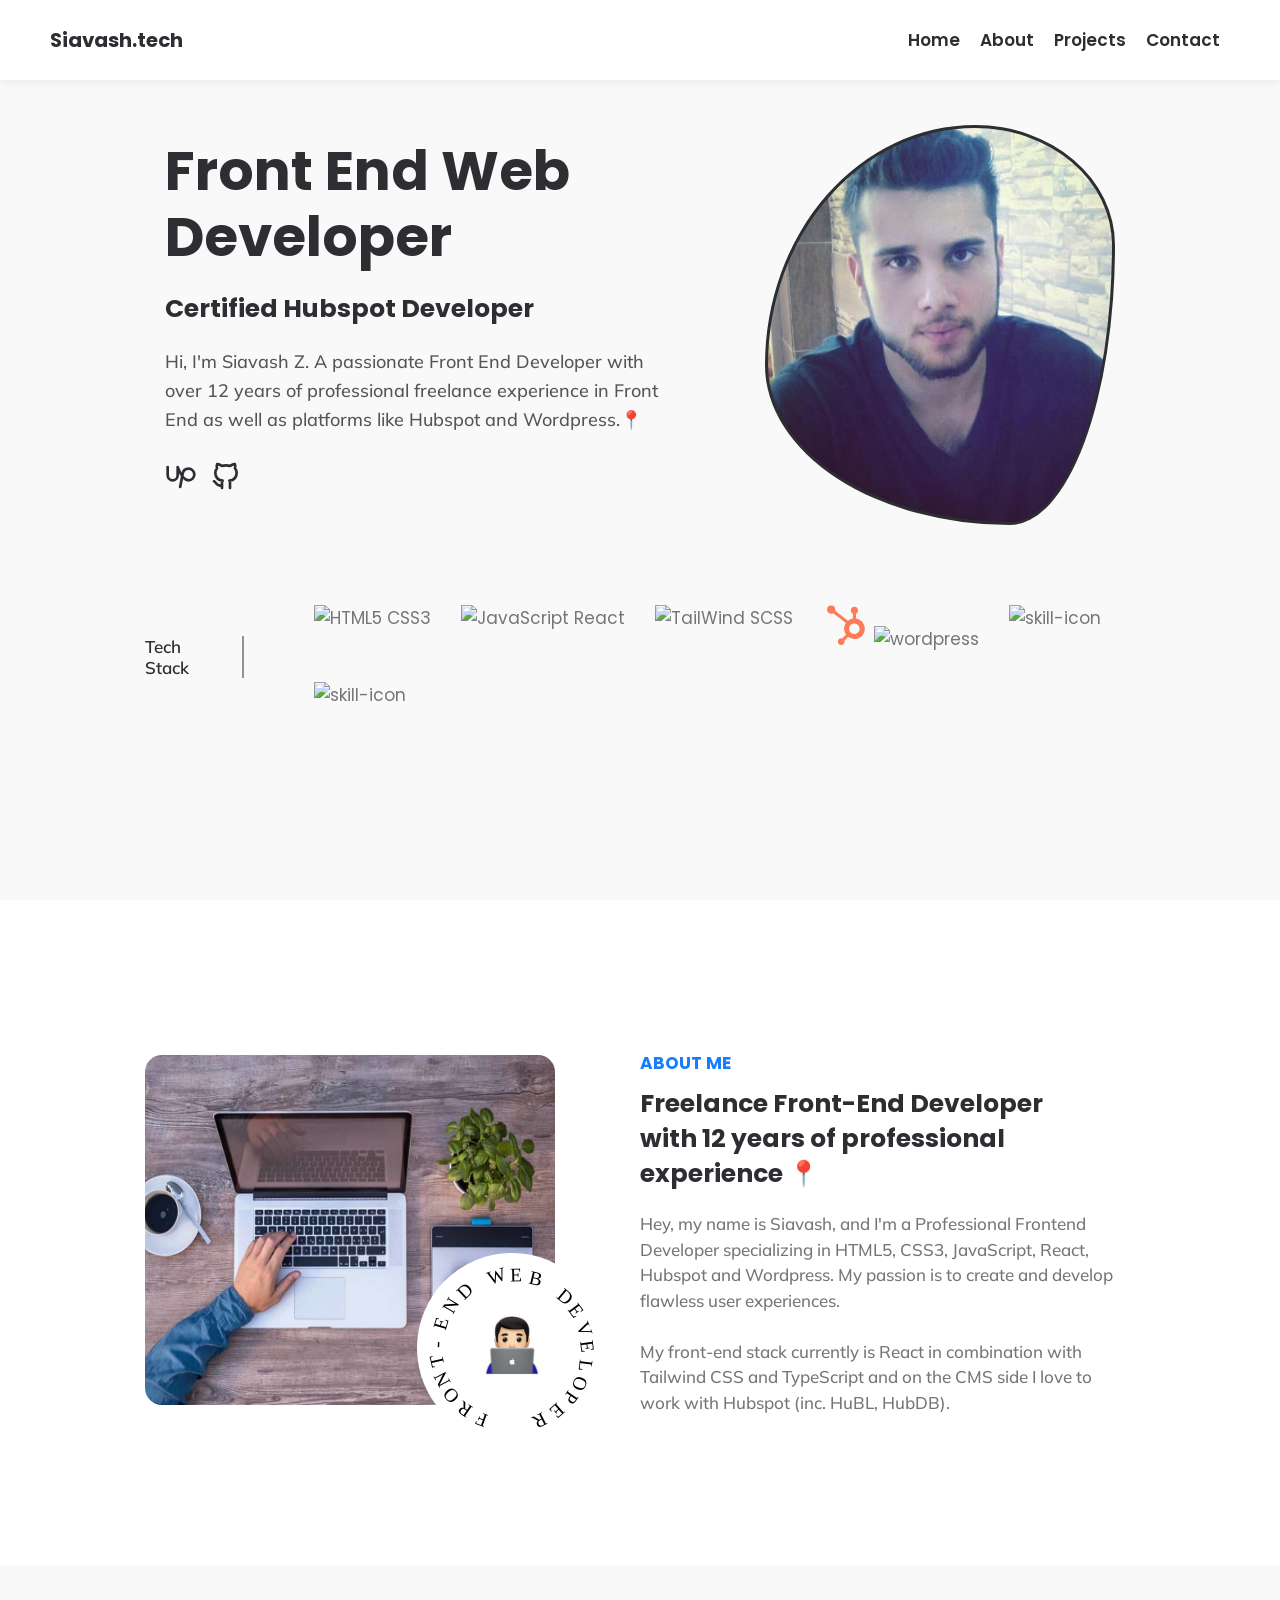
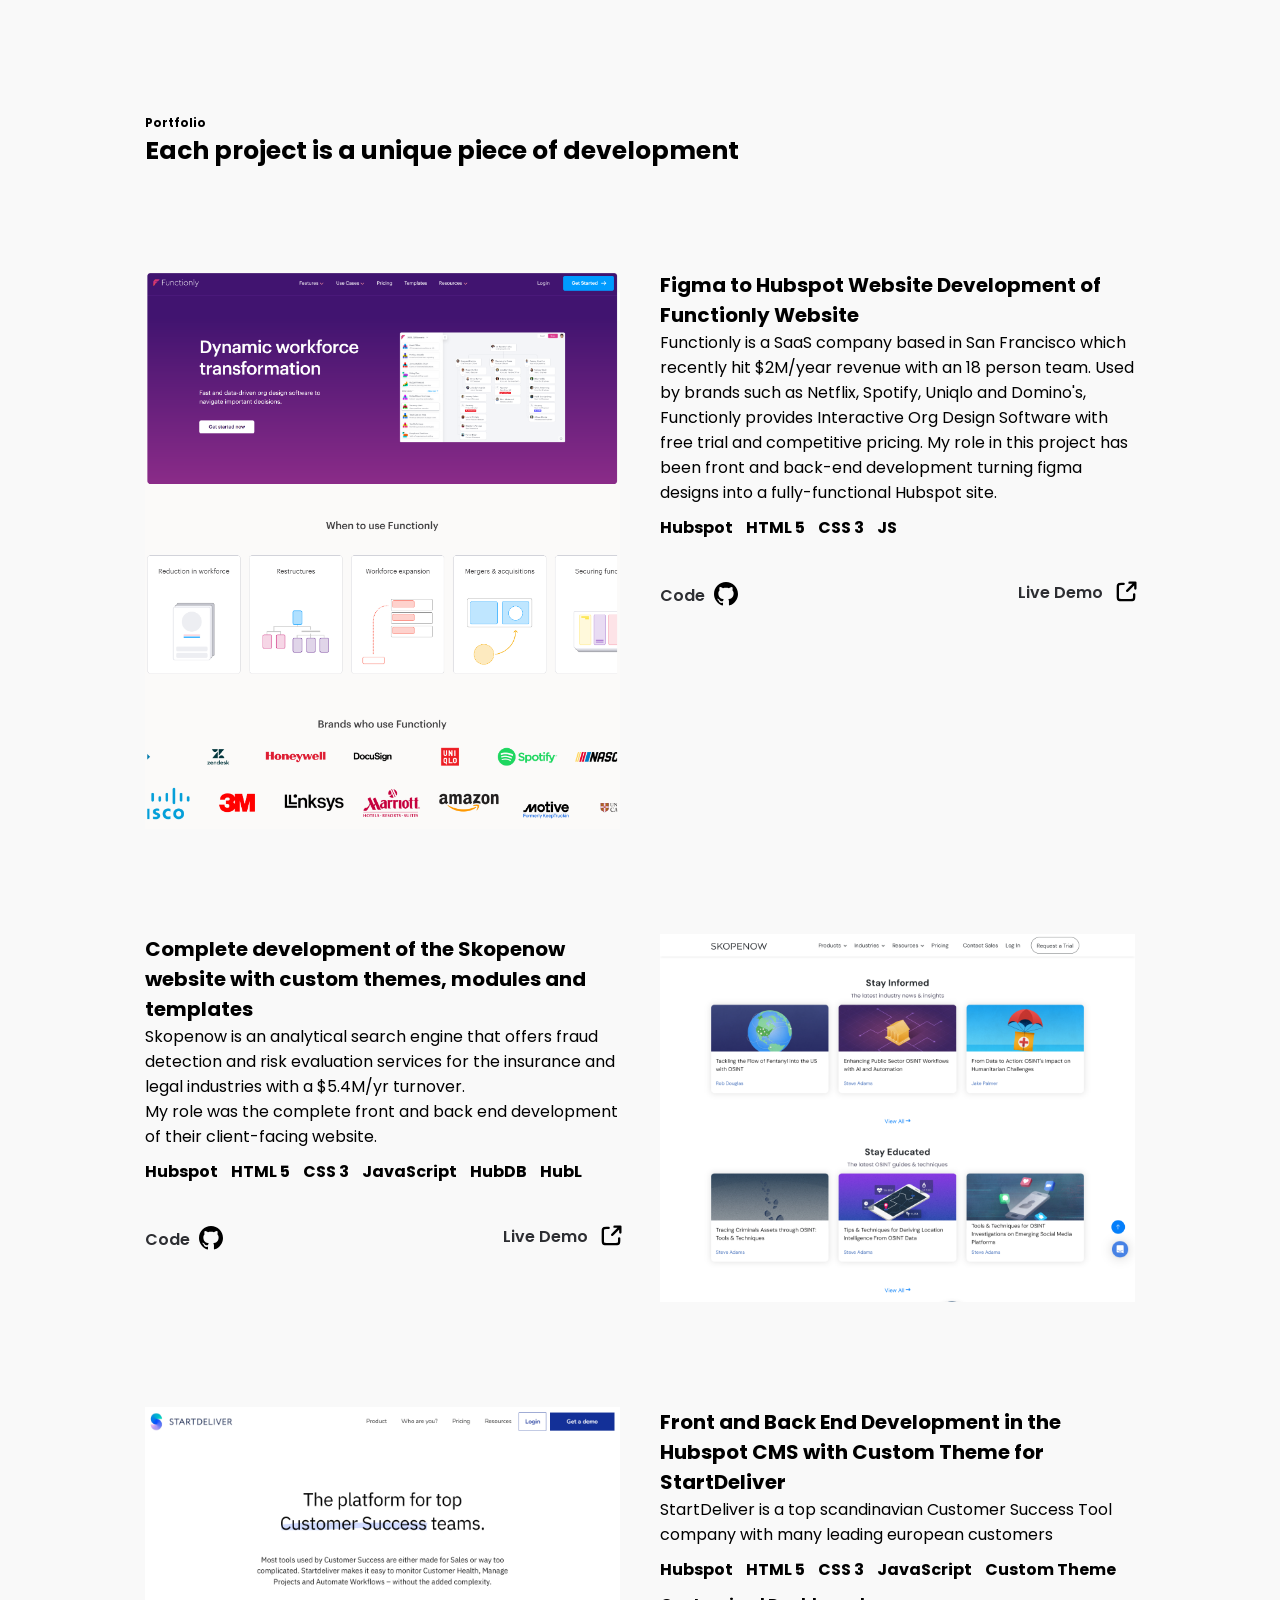
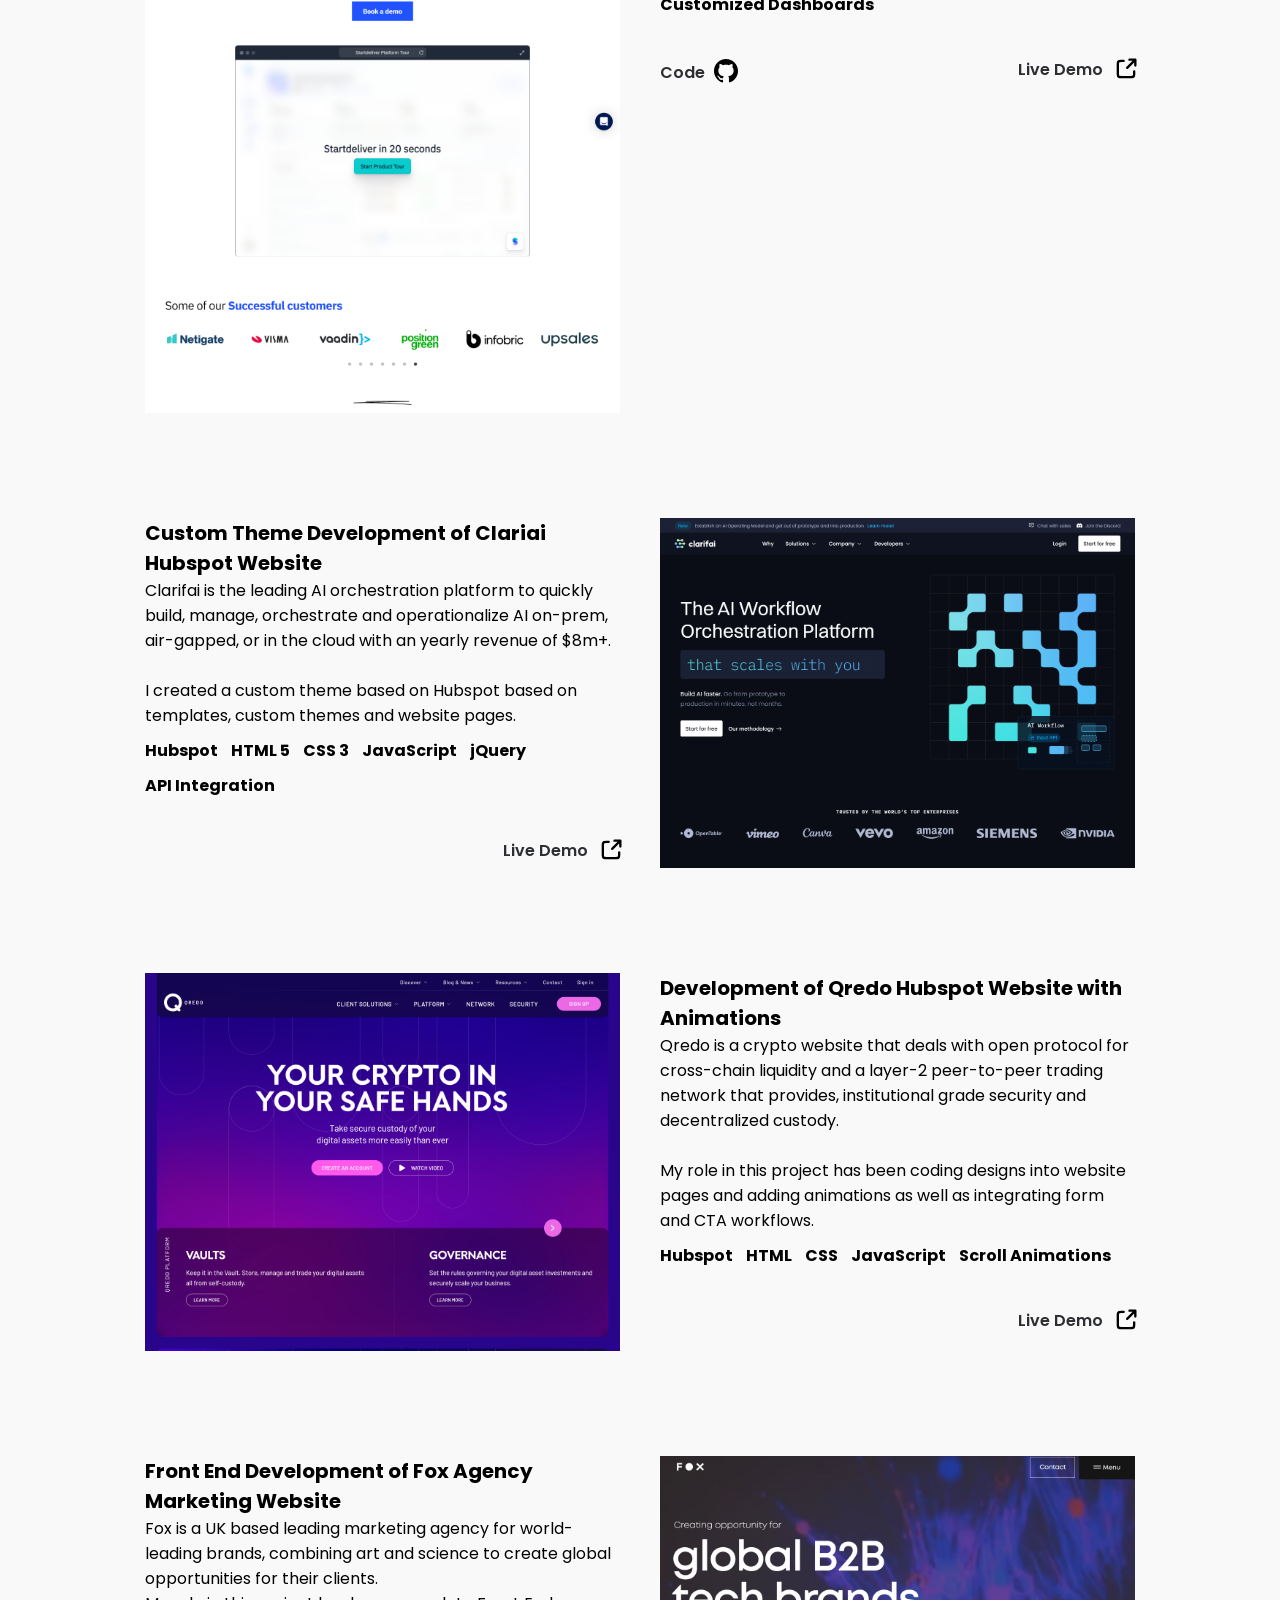
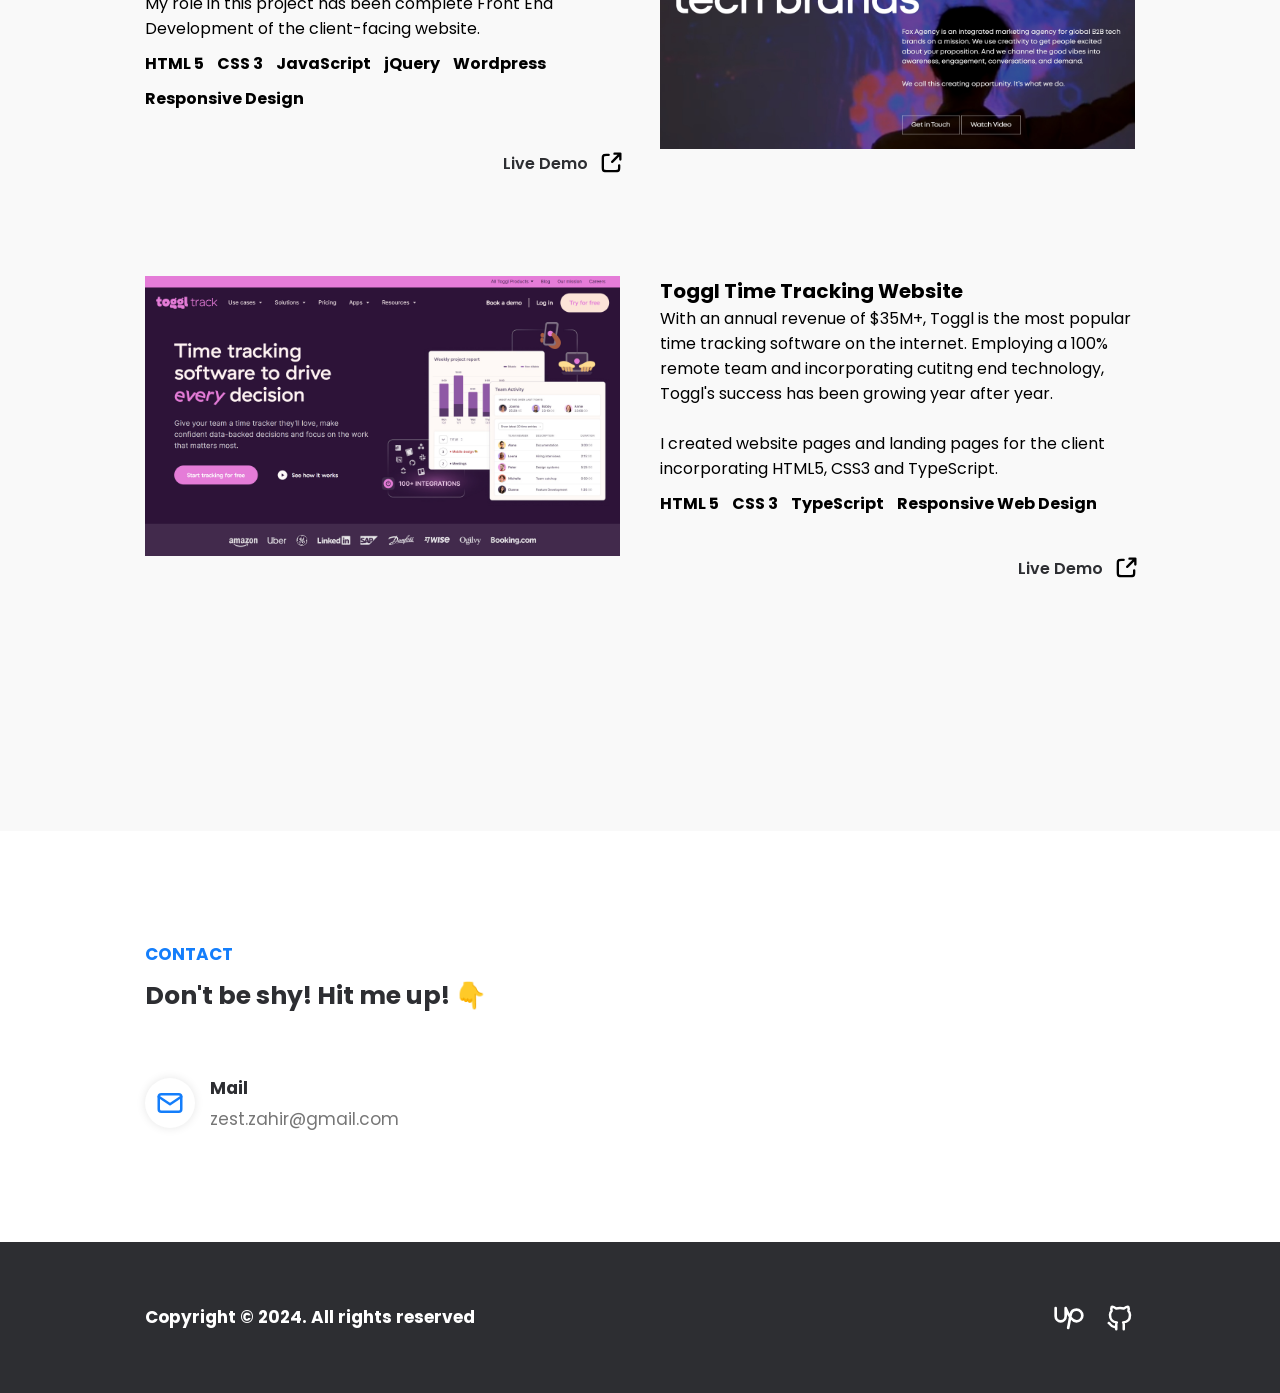
==== index.html @ 8c2bd463 "Uploading Portfolio Files" ====
<!DOCTYPE html>
<html lang="en">
<head>
    <meta charset="UTF-8">
    <meta name="viewport" content="width=device-width, initial-scale=1.0">
    <link rel="icon" href="img/developer-icon.png">
    <meta name="description" content="Welcome to my Front End developer and Hubspot Certified portfolio! Explore a collection of my projects and web applications showcasing my expertise in building dynamic and interactive user interfaces. With a passion for clean code and innovative solutions, I strive to create seamless user experiences that blend functionality with stunning designs.">
    <meta name="theme-color" content="#000000">
    <meta name="My personal portfolio." content="Front-end developer portfolio">
    <link rel="apple-touch-icon" href="img/developer-icon.png">
    <title>Siavash Z. Portfolio - Professional Front End Developer | Certified Hubspot Developer</title>
    <link rel="preconnect" href="https://fonts.googleapis.com">
    <link rel="preconnect" href="https://fonts.gstatic.com" crossorigin>
    <link href="https://fonts.googleapis.com/css2?family=Poppins:ital,wght@0,100;0,200;0,300;0,400;0,500;0,600;0,700;0,800;0,900;1,100;1,200;1,300;1,400;1,500;1,600;1,700;1,800;1,900&display=swap" rel="stylesheet">
    <link href="https://fonts.googleapis.com/css2?family=Mulish:ital,wght@0,200..1000;1,200..1000&display=swap" rel="stylesheet">
    <link rel="stylesheet" href="css/style.css">
</head>
<body>
    <header id="header">
        <div class="container-full">
            <nav>
                <h3 class="logo">Siavash.tech</h3>
                <ul class="navigation" role="navigation">
                    <li><a href="#home">Home</a></li>
                    <li><a href="#about">About</a></li>
                    <li><a href="#projects">Projects</a></li>
                    <li><a href="#contact">Contact</a></li>
                    <li>
                        <svg xmlns="http://www.w3.org/2000/svg" width="30" height="30" viewBox="0 0 24 24" fill="none" stroke="currentColor" stroke-width="2" stroke-linecap="round" stroke-linejoin="round" class="mobile-menu"><path d="M4 6l16 0"></path><path d="M4 12l16 0"></path><path d="M4 18l16 0"></path></svg>
                    </li>
                </ul>    
            </nav>

            <div class="mobile-nav closed-menu">
                <span><svg xmlns="http://www.w3.org/2000/svg" width="30" height="30" viewBox="0 0 24 24" fill="none" stroke="currentColor" stroke-width="2" stroke-linecap="round" stroke-linejoin="round" class="tabler-icon tabler-icon-x"><path d="M18 6l-12 12"></path><path d="M6 6l12 12"></path></svg></span>
                <ul>
                    <li><a href="#home">Home</a></li>
                    <li><a href="#about">About</a></li>
                    <li><a href="#projects">Projects</a></li>
                    <li><a href="#contact">Contact</a></li>
                </ul>
            </div>
        </div><!-- end container -->
    </header>

    <main id="main" role="main">
        <section id="home" class="hero">
            <div class="container">
                <div class="banner">
                   
                        <div class="hero-content">
                            <h1>Front End Web Developer</h1>
                            <h2>Certified Hubspot Developer</h2>
                            <p>
                                Hi, I'm Siavash Z. A passionate Front End Developer with over 12 years of professional freelance experience in Front End as well as 
                                platforms like Hubspot and Wordpress.📍
                            </p>
                            <span>
                                <a aria-label="upwork" rel="noreferrer" target="_blank" href="https://www.upwork.com/freelancers/siavash/">
                                    <?xml version="1.0" encoding="utf-8"?>
                                    <svg fill="none" height="34" viewBox="0 0 24 24" width="32" xmlns="http://www.w3.org/2000/svg"><path d="m2 4.5v6.25c0 2.0425 1.7075 3.75 3.75 3.75s3.75-1.7075 3.75-3.75v-6.25c1.25 3.125 3.5965 10 8.125 10 2.3829 0 4.375-1.9921 4.375-4.375 0-2.38292-1.9921-4.375-4.375-4.375-2.5337 0-4.0338 1.875-4.375 3.75-.3025 1.6625-1.875 10-1.875 10" stroke="currentColor" stroke-linecap="round" stroke-linejoin="round" stroke-width="2"/></svg>
                                </a>
                                <a aria-label="github" rel="noreferrer" target="_blank" href="https://github.com/cyavash/">
                                    <svg xmlns="http://www.w3.org/2000/svg" width="32" height="32" viewBox="0 0 24 24" fill="none" stroke="currentColor" stroke-width="2" stroke-linecap="round" stroke-linejoin="round" class="tabler-icon tabler-icon-brand-github"><path d="M9 19c-4.3 1.4 -4.3 -2.5 -6 -3m12 5v-3.5c0 -1 .1 -1.4 -.5 -2c2.8 -.3 5.5 -1.4 5.5 -6a4.6 4.6 0 0 0 -1.3 -3.2a4.2 4.2 0 0 0 -.1 -3.2s-1.1 -.3 -3.5 1.3a12.3 12.3 0 0 0 -6.2 0c-2.4 -1.6 -3.5 -1.3 -3.5 -1.3a4.2 4.2 0 0 0 -.1 3.2a4.6 4.6 0 0 0 -1.3 3.2c0 4.6 2.7 5.7 5.5 6c-.6 .6 -.6 1.2 -.5 2v3.5"></path>
                                    </svg>
                                </a>
                            </span>
                        </div>
                        <div class="hero-img"></div>
                    
                </div><!-- end banner -->

                <div class="skills">
                    <p>Tech Stack</p>
                    <div class="logos">
                        <ul>
                            <li><img src="https://skillicons.dev/icons?i=html,css" alt="HTML5 CSS3" title="HTML5 and CSS3"></li>
                            <li><img src="https://skillicons.dev/icons?i=js,react" alt="JavaScript React" title="JavaScript and React"></li>
                            <li><img src="https://skillicons.dev/icons?i=tailwind,scss" alt="TailWind SCSS" title="Tailwind and SCSS"></li>
                            <li class="logos-custom">
                                <img src="img/hubspot-1.svg" alt="Hubspot" title="Hubspot">
                                <img src="https://skillicons.dev/icons?i=wordpress" alt="wordpress" title="Wordpress">
                            </li>
                            <li><img src="https://skillicons.dev/icons?i=bootstrap,figma" alt="skill-icon" title="Bootstrap and Figma"></li>
                            <li><img src="https://skillicons.dev/icons?i=xd,ps" alt="skill-icon" title="Adobe XD and Photoshop"></li>    
                        </ul>
                    </div>
                </div><!-- end skills -->
            </div><!-- end container -->
        </section>

        <section class="about" id="about">
            <div class="container">
                <div class="about-content">
                    <div class="img-side"><img src="img/developer-emoji.png" alt="emoji" class="work-emoji">
                        <img src="img/developer-working-img.jpg" alt="developer working" class="img-side__main-img">
                        <span><img src="img/front-end-developer.svg" alt="text"></span>
                    </div>
                    <div class="text-side">
                        <h3>About me</h3>
                        <h4>Freelance Front-End Developer <br> with 12 years of professional experience 📍</h4>
                        <p>Hey, my name is Siavash, and I'm a Professional Frontend Developer specializing in HTML5, CSS3, JavaScript, React, Hubspot and Wordpress. 
                            My passion is to create and develop flawless user experiences.<br><br>
                            My front-end stack currently is React in combination with Tailwind CSS and TypeScript and on the CMS side I love to work with Hubspot (inc. HuBL, HubDB).</p>
                        </div>
                    </div>
                </div>
            </div><!-- end container -->    
        </section>

        <section id="projects" class="project">
            <div class="container">
                <div class="projects__title">
                    <h3>Portfolio</h3>    
                </div>
                <h2 class="new-projects">Each project is a unique piece of development</h2>
                <div class="portfolio-item">
                    <div class="portfolio-img">
                        <img src="img/portfolio1b.png" alt="Hubspot Development of Figma Design">
                    </div>
                    <div class="portfolio-content">
                        <h3>Figma to Hubspot Website Development of Functionly Website</h3>
                        <p>
                            Functionly is a SaaS company based in San Francisco which recently hit $2M/year revenue with an 18 person team. Used by brands such as Netflix, Spotify, Uniqlo and Domino's, Functionly
                            provides Interactive Org Design Software with free trial and competitive pricing.
                            My role in this project has been front and back-end development turning figma designs into a fully-functional Hubspot site.
                        </p>
                        <span><strong>Hubspot</strong> <strong>HTML 5</strong> <strong>CSS 3</strong> <strong>JS</strong></span>
                        <ul>
                            <li>
                            <a href="https://github.com/cyavash/functionly/" target="_blank">Code 
                                <svg
                                    xmlns="http://www.w3.org/2000/svg"
                                    width="24"
                                    height="24"
                                    fill="#000000"
                                    viewBox="0 0 24 24">
                                <path d="M12 0C5.37 0 0 5.37 0 12c0 5.3 3.438 9.8 8.205 11.385.6.11.82-.26.82-.58 0-.29-.01-1.04-.02-2.04-3.338.73-4.042-1.605-4.042-1.605-.546-1.385-1.335-1.752-1.335-1.752-1.09-.746.083-.73.083-.73 1.205.085 1.84 1.235 1.84 1.235 1.07 1.834 2.81 1.305 3.495.995.11-.775.42-1.304.76-1.605-2.665-.305-5.467-1.335-5.467-5.935 0-1.31.465-2.38 1.235-3.22-.125-.305-.535-1.52.115-3.17 0 0 1.005-.32 3.3 1.23.96-.265 1.98-.4 3-.4s2.040.135 3 .4c2.295-1.55 3.295-1.23 3.295-1.23.655 1.65.246 2.865.12 3.17.77.84 1.23 1.91 1.23 3.22 0 4.61-2.805 5.625-5.475 5.93.43.37.805 1.095.805 2.21 0 1.595-.015 2.88-.015 3.275 0 .32.215.695.825.58C20.565 21.795 24 17.295 24 12 24 5.37 18.63 0 12 0z"/>
                                </svg>
                              </a>
                            </li>
                            <li>
                                <a href="https://www.functionly.com/" rel="noreferrer" target="_blank">Live Demo 
                                <?xml version="1.0" encoding="utf-8"?>
                                <svg width="28px" height="28px" viewBox="0 0 24 24" fill="none" xmlns="http://www.w3.org/2000/svg">
                                    <g id="Interface / External_Link">
                                    <path id="Vector" d="M10.0002 5H8.2002C7.08009 5 6.51962 5 6.0918 5.21799C5.71547 5.40973 5.40973 5.71547 5.21799 6.0918C5 6.51962 5 7.08009 5 8.2002V15.8002C5 16.9203 5 17.4801 5.21799 17.9079C5.40973 18.2842 5.71547 18.5905 6.0918 18.7822C6.5192 19 7.07899 19 8.19691 19H15.8031C16.921 19 17.48 19 17.9074 18.7822C18.2837 18.5905 18.5905 18.2839 18.7822 17.9076C19 17.4802 19 16.921 19 15.8031V14M20 9V4M20 4H15M20 4L13 11" stroke="#000000" stroke-width="2" stroke-linecap="round" stroke-linejoin="round"/>
                                    </g>
                                </svg>    
                            </a>
                        </li>
                        </ul>
                    </div>
                </div><!-- end portfolio-item -->

                <div class="portfolio-item reverse">
                    <div class="portfolio-img">
                        <img src="img/portfolio2b.png" alt="Hubspot Development">
                    </div>
                    <div class="portfolio-content">
                        <h3>Complete development of the Skopenow website with custom themes, modules and templates</h3>
                        <p>
                            Skopenow is an analytical search engine that offers fraud detection and risk evaluation services for the insurance and legal industries with a $5.4M/yr turnover. <br>
                            My role was the complete front and back end development of their client-facing website.
                        </p>
                        <span><strong>Hubspot</strong> <strong>HTML 5</strong> <strong>CSS 3</strong> <strong>JavaScript</strong> <strong>HubDB</strong> <strong>HubL</strong></span>
                        <ul>
                            <li>
                            <a href="https://github.com/cyavash/skopenow/" target="_blank">Code 
                                <svg
                                    xmlns="http://www.w3.org/2000/svg"
                                    width="24"
                                    height="24"
                                    fill="#000000"
                                    viewBox="0 0 24 24">
                                <path d="M12 0C5.37 0 0 5.37 0 12c0 5.3 3.438 9.8 8.205 11.385.6.11.82-.26.82-.58 0-.29-.01-1.04-.02-2.04-3.338.73-4.042-1.605-4.042-1.605-.546-1.385-1.335-1.752-1.335-1.752-1.09-.746.083-.73.083-.73 1.205.085 1.84 1.235 1.84 1.235 1.07 1.834 2.81 1.305 3.495.995.11-.775.42-1.304.76-1.605-2.665-.305-5.467-1.335-5.467-5.935 0-1.31.465-2.38 1.235-3.22-.125-.305-.535-1.52.115-3.17 0 0 1.005-.32 3.3 1.23.96-.265 1.98-.4 3-.4s2.040.135 3 .4c2.295-1.55 3.295-1.23 3.295-1.23.655 1.65.246 2.865.12 3.17.77.84 1.23 1.91 1.23 3.22 0 4.61-2.805 5.625-5.475 5.93.43.37.805 1.095.805 2.21 0 1.595-.015 2.88-.015 3.275 0 .32.215.695.825.58C20.565 21.795 24 17.295 24 12 24 5.37 18.63 0 12 0z"/>
                                </svg>
                              </a>
                            </li>
                            <li>
                                <a href="https://www.skopenow.com/" rel="noreferrer" target="_blank">Live Demo 
                                <?xml version="1.0" encoding="utf-8"?>
                                <svg width="28px" height="28px" viewBox="0 0 24 24" fill="none" xmlns="http://www.w3.org/2000/svg">
                                    <g id="Interface / External_Link">
                                    <path id="Vector" d="M10.0002 5H8.2002C7.08009 5 6.51962 5 6.0918 5.21799C5.71547 5.40973 5.40973 5.71547 5.21799 6.0918C5 6.51962 5 7.08009 5 8.2002V15.8002C5 16.9203 5 17.4801 5.21799 17.9079C5.40973 18.2842 5.71547 18.5905 6.0918 18.7822C6.5192 19 7.07899 19 8.19691 19H15.8031C16.921 19 17.48 19 17.9074 18.7822C18.2837 18.5905 18.5905 18.2839 18.7822 17.9076C19 17.4802 19 16.921 19 15.8031V14M20 9V4M20 4H15M20 4L13 11" stroke="#000000" stroke-width="2" stroke-linecap="round" stroke-linejoin="round"/>
                                    </g>
                                </svg>    
                            </a>
                        </li>
                        </ul>
                    </div>
                </div><!-- end portfolio-item -->

                <div class="portfolio-item">
                    <div class="portfolio-img">
                        <img src="img/portfolio3b.png" alt="Hubspot Development">
                    </div>
                    <div class="portfolio-content">
                        <h3>Front and Back End Development in the Hubspot CMS with Custom Theme for StartDeliver</h3>
                        <p>
                            StartDeliver is a top scandinavian Customer Success Tool company with many leading european customers
                        </p>
                        <span><strong>Hubspot</strong> <strong>HTML 5</strong> <strong>CSS 3</strong> <strong>JavaScript</strong> <strong>Custom Theme</strong> <strong>Customized Dashboards</strong></span>
                        <ul>
                            <li>
                            <a href="https://github.com/cyavash/startdeliver/" target="_blank">Code 
                                <svg
                                    xmlns="http://www.w3.org/2000/svg"
                                    width="24"
                                    height="24"
                                    fill="#000000"
                                    viewBox="0 0 24 24">
                                <path d="M12 0C5.37 0 0 5.37 0 12c0 5.3 3.438 9.8 8.205 11.385.6.11.82-.26.82-.58 0-.29-.01-1.04-.02-2.04-3.338.73-4.042-1.605-4.042-1.605-.546-1.385-1.335-1.752-1.335-1.752-1.09-.746.083-.73.083-.73 1.205.085 1.84 1.235 1.84 1.235 1.07 1.834 2.81 1.305 3.495.995.11-.775.42-1.304.76-1.605-2.665-.305-5.467-1.335-5.467-5.935 0-1.31.465-2.38 1.235-3.22-.125-.305-.535-1.52.115-3.17 0 0 1.005-.32 3.3 1.23.96-.265 1.98-.4 3-.4s2.040.135 3 .4c2.295-1.55 3.295-1.23 3.295-1.23.655 1.65.246 2.865.12 3.17.77.84 1.23 1.91 1.23 3.22 0 4.61-2.805 5.625-5.475 5.93.43.37.805 1.095.805 2.21 0 1.595-.015 2.88-.015 3.275 0 .32.215.695.825.58C20.565 21.795 24 17.295 24 12 24 5.37 18.63 0 12 0z"/>
                                </svg>
                              </a>
                            </li>
                            <li>
                                <a href="https://www.startdeliver.com/" rel="noreferrer" target="_blank">Live Demo 
                                <?xml version="1.0" encoding="utf-8"?>
                                <svg width="28px" height="28px" viewBox="0 0 24 24" fill="none" xmlns="http://www.w3.org/2000/svg">
                                    <g id="Interface / External_Link">
                                    <path id="Vector" d="M10.0002 5H8.2002C7.08009 5 6.51962 5 6.0918 5.21799C5.71547 5.40973 5.40973 5.71547 5.21799 6.0918C5 6.51962 5 7.08009 5 8.2002V15.8002C5 16.9203 5 17.4801 5.21799 17.9079C5.40973 18.2842 5.71547 18.5905 6.0918 18.7822C6.5192 19 7.07899 19 8.19691 19H15.8031C16.921 19 17.48 19 17.9074 18.7822C18.2837 18.5905 18.5905 18.2839 18.7822 17.9076C19 17.4802 19 16.921 19 15.8031V14M20 9V4M20 4H15M20 4L13 11" stroke="#000000" stroke-width="2" stroke-linecap="round" stroke-linejoin="round"/>
                                    </g>
                                </svg>    
                            </a>
                        </li>
                        </ul>
                    </div>
                </div><!-- end portfolio-item -->

                <div class="portfolio-item reverse">
                    <div class="portfolio-img">
                        <img src="img/portfolio5b.jpg" alt="Clarifai Hubspot Wesbite Development">
                    </div>
                    <div class="portfolio-content">
                        <h3>Custom Theme Development of Clariai Hubspot Website</h3>
                        <p>
                            Clarifai is the leading AI orchestration platform to quickly build, manage, orchestrate and operationalize AI on-prem, air-gapped, or in the cloud with an yearly revenue of $8m+. <br>
                          <br>  I created a custom theme based on Hubspot based on templates, custom themes and website pages. 
                        </p>
                        <span><strong>Hubspot</strong> <strong>HTML 5</strong> <strong>CSS 3</strong> <strong>JavaScript</strong> <strong>jQuery</strong> <strong>API Integration</strong></span>
                        <ul>
                            <li>
                            <a target="_blank">&nbsp;
                              </a>
                            </li>
                            <li>
                                <a href="https://www.clarifai.com/" rel="noreferrer" target="_blank">Live Demo 
                                <?xml version="1.0" encoding="utf-8"?>
                                <svg width="28px" height="28px" viewBox="0 0 24 24" fill="none" xmlns="http://www.w3.org/2000/svg">
                                    <g id="Interface / External_Link">
                                    <path id="Vector" d="M10.0002 5H8.2002C7.08009 5 6.51962 5 6.0918 5.21799C5.71547 5.40973 5.40973 5.71547 5.21799 6.0918C5 6.51962 5 7.08009 5 8.2002V15.8002C5 16.9203 5 17.4801 5.21799 17.9079C5.40973 18.2842 5.71547 18.5905 6.0918 18.7822C6.5192 19 7.07899 19 8.19691 19H15.8031C16.921 19 17.48 19 17.9074 18.7822C18.2837 18.5905 18.5905 18.2839 18.7822 17.9076C19 17.4802 19 16.921 19 15.8031V14M20 9V4M20 4H15M20 4L13 11" stroke="#000000" stroke-width="2" stroke-linecap="round" stroke-linejoin="round"/>
                                    </g>
                                </svg>    
                            </a>
                        </li>
                        </ul>
                    </div>
                </div><!-- end portfolio-item -->

                <div class="portfolio-item">
                    <div class="portfolio-img">
                        <img src="img/portfolio7b.jpg" alt="Qredo Hubspot Website">
                    </div>
                    <div class="portfolio-content">
                        <h3>Development of Qredo Hubspot Website with Animations</h3>
                        <p>
                            Qredo is a crypto website that deals with open protocol for cross-chain liquidity and a layer-2 peer-to-peer trading network that provides, institutional grade security and decentralized custody.<br>
                         <br>   My role in this project has been coding designs into website pages and adding animations as well as integrating form and CTA workflows.
                        </p>
                        <span><strong>Hubspot</strong> <strong>HTML</strong> <strong>CSS</strong> <strong>JavaScript</strong> <strong>Scroll Animations</strong></span>
                        <ul>
                            <li>
                            <a target="_blank">&nbsp;
                              </a>
                            </li>
                            <li>
                                <a href="https://www.qredo.com/" rel="noreferrer" target="_blank">Live Demo 
                                <?xml version="1.0" encoding="utf-8"?>
                                <svg width="28px" height="28px" viewBox="0 0 24 24" fill="none" xmlns="http://www.w3.org/2000/svg">
                                    <g id="Interface / External_Link">
                                    <path id="Vector" d="M10.0002 5H8.2002C7.08009 5 6.51962 5 6.0918 5.21799C5.71547 5.40973 5.40973 5.71547 5.21799 6.0918C5 6.51962 5 7.08009 5 8.2002V15.8002C5 16.9203 5 17.4801 5.21799 17.9079C5.40973 18.2842 5.71547 18.5905 6.0918 18.7822C6.5192 19 7.07899 19 8.19691 19H15.8031C16.921 19 17.48 19 17.9074 18.7822C18.2837 18.5905 18.5905 18.2839 18.7822 17.9076C19 17.4802 19 16.921 19 15.8031V14M20 9V4M20 4H15M20 4L13 11" stroke="#000000" stroke-width="2" stroke-linecap="round" stroke-linejoin="round"/>
                                    </g>
                                </svg>    
                            </a>
                        </li>
                        </ul>
                    </div>
                </div><!-- end portfolio-item -->

                <div class="portfolio-item reverse">
                    <div class="portfolio-img">
                        <img src="img/portfolio6b.jpg" alt="Front End Development of Fox Agency">
                    </div>
                    <div class="portfolio-content">
                        <h3>Front End Development of Fox Agency Marketing Website</h3>
                        <p>
                            Fox is a UK based leading marketing agency for world-leading brands, combining art and science to create global opportunities for their clients. 
                            <br>
                            My role in this project has been complete Front End Development of the client-facing website.
                        </p>
                        <span><strong>HTML 5</strong> <strong>CSS 3</strong> <strong>JavaScript</strong> <strong>jQuery</strong> <strong>Wordpress</strong> <strong>Responsive Design</strong></span>
                        <ul>
                            <li>
                            <a target="_blank">&nbsp;
                                
                              </a>
                            </li>
                            <li>
                                <a href="https://www.fox.agency/" rel="noreferrer" target="_blank">Live Demo 
                                <?xml version="1.0" encoding="utf-8"?>
                                <svg width="28px" height="28px" viewBox="0 0 24 24" fill="none" xmlns="http://www.w3.org/2000/svg">
                                    <g id="Interface / External_Link">
                                    <path id="Vector" d="M10.0002 5H8.2002C7.08009 5 6.51962 5 6.0918 5.21799C5.71547 5.40973 5.40973 5.71547 5.21799 6.0918C5 6.51962 5 7.08009 5 8.2002V15.8002C5 16.9203 5 17.4801 5.21799 17.9079C5.40973 18.2842 5.71547 18.5905 6.0918 18.7822C6.5192 19 7.07899 19 8.19691 19H15.8031C16.921 19 17.48 19 17.9074 18.7822C18.2837 18.5905 18.5905 18.2839 18.7822 17.9076C19 17.4802 19 16.921 19 15.8031V14M20 9V4M20 4H15M20 4L13 11" stroke="#000000" stroke-width="2" stroke-linecap="round" stroke-linejoin="round"/>
                                    </g>
                                </svg>    
                            </a>
                        </li>
                        </ul>
                    </div>
                </div><!-- end portfolio-item -->

                <div class="portfolio-item">
                    <div class="portfolio-img">
                        <img src="img/portfolio8b.jpg" alt="Front End Development of Toggl Website">
                    </div>
                    <div class="portfolio-content">
                        <h3>Toggl Time Tracking Website</h3>
                        <p>
                            With an annual revenue of $35M+, Toggl is the most popular time tracking software on the internet. Employing a 100% remote team and incorporating cutitng end technology, Toggl's success has been growing year after year. 
                            <br><br>
                            I created website pages and landing pages for the client incorporating HTML5, CSS3 and TypeScript.
                        </p>
                        <span><strong>HTML 5</strong> <strong>CSS 3</strong> <strong>TypeScript</strong> <strong>Responsive Web Design</strong></span>
                        <ul>
                            <li>
                            <a target="_blank">&nbsp;
                              </a>
                            </li>
                            <li>
                                <a href="https://www.toggl.com/" rel="noreferrer" target="_blank">Live Demo 
                                <?xml version="1.0" encoding="utf-8"?>
                                <svg width="28px" height="28px" viewBox="0 0 24 24" fill="none" xmlns="http://www.w3.org/2000/svg">
                                    <g id="Interface / External_Link">
                                    <path id="Vector" d="M10.0002 5H8.2002C7.08009 5 6.51962 5 6.0918 5.21799C5.71547 5.40973 5.40973 5.71547 5.21799 6.0918C5 6.51962 5 7.08009 5 8.2002V15.8002C5 16.9203 5 17.4801 5.21799 17.9079C5.40973 18.2842 5.71547 18.5905 6.0918 18.7822C6.5192 19 7.07899 19 8.19691 19H15.8031C16.921 19 17.48 19 17.9074 18.7822C18.2837 18.5905 18.5905 18.2839 18.7822 17.9076C19 17.4802 19 16.921 19 15.8031V14M20 9V4M20 4H15M20 4L13 11" stroke="#000000" stroke-width="2" stroke-linecap="round" stroke-linejoin="round"/>
                                    </g>
                                </svg>    
                            </a>
                        </li>
                        </ul>
                    </div>
                </div><!-- end portfolio-item -->
            </div><!-- end container -->
        </section>

        <section id="contact" class="contact">
            <div class="container">
                <div class="contact__content">
                    <div class="contact__title">
                        <p>contact</p>
                        <h3>Don't be shy! Hit me up! 👇</h3>
                    </div>
                    <div class="contact__icons">
                       
                        <div class="contact__icon-box">
                            <span><svg xmlns="http://www.w3.org/2000/svg" width="30" height="30" viewBox="0 0 24 24" fill="none" stroke="currentColor" stroke-width="2" stroke-linecap="round" stroke-linejoin="round" class="tabler-icon tabler-icon-mail"><path d="M3 7a2 2 0 0 1 2 -2h14a2 2 0 0 1 2 2v10a2 2 0 0 1 -2 2h-14a2 2 0 0 1 -2 -2v-10z"></path><path d="M3 7l9 6l9 -6"></path></svg></span>
                            <div class="contact__info">
                                <h3>Mail</h3>
                                <a href="mailto:zest.zahir@gmail.com">zest.zahir@gmail.com</a>
                            </div>
                        </div>
                    </div>
                </div>
            </div>
        </section>
    </main>

    <footer id="footer">
        <div class="container">
            <div class="footerc">
                <h3>Copyright © 2024. All rights reserved</h3>
                <div class="footerc__socials">
                    <a aria-label="upwork" rel="noreferrer" target="_blank" href="https://www.upwork.com/freelancers/siavash/">
                        <svg fill="none" height="32" viewBox="0 0 24 24" width="32" xmlns="http://www.w3.org/2000/svg"><path d="m2 4.5v6.25c0 2.0425 1.7075 3.75 3.75 3.75s3.75-1.7075 3.75-3.75v-6.25c1.25 3.125 3.5965 10 8.125 10 2.3829 0 4.375-1.9921 4.375-4.375 0-2.38292-1.9921-4.375-4.375-4.375-2.5337 0-4.0338 1.875-4.375 3.75-.3025 1.6625-1.875 10-1.875 10" stroke="currentColor" stroke-linecap="round" stroke-linejoin="round" stroke-width="2"/></svg>
                    </a>
                    <a aria-label="github" target="_blank" rel="noreferrer" href="https://github.com/cyavash/">
                        <svg xmlns="http://www.w3.org/2000/svg" width="30" height="30" viewBox="0 0 24 24" fill="none" stroke="currentColor" stroke-width="2" stroke-linecap="round" stroke-linejoin="round" class="tabler-icon tabler-icon-brand-github"><path d="M9 19c-4.3 1.4 -4.3 -2.5 -6 -3m12 5v-3.5c0 -1 .1 -1.4 -.5 -2c2.8 -.3 5.5 -1.4 5.5 -6a4.6 4.6 0 0 0 -1.3 -3.2a4.2 4.2 0 0 0 -.1 -3.2s-1.1 -.3 -3.5 1.3a12.3 12.3 0 0 0 -6.2 0c-2.4 -1.6 -3.5 -1.3 -3.5 -1.3a4.2 4.2 0 0 0 -.1 3.2a4.6 4.6 0 0 0 -1.3 3.2c0 4.6 2.7 5.7 5.5 6c-.6 .6 -.6 1.2 -.5 2v3.5"></path></svg>
                    </a>
                </div>
            </div>
        </div><!-- end container -->
    </footer>

    <script type="text/javascript" src="js/main.js"></script>
</body>
</html>
---- css/style.css ----
/* RESET */
:root {
    --background-color: white;
    --gray-bg-color: #f9f9f9;
    --title-color: black;
    --text-color: #767676;
    --header-color: #147efb;
    --black-shade: #2d2e32;
    --title-font: "Poppins", sans-serif;
    --text-font: "Mulish", sans-serif;
    --text-size: 1.7rem;
    --hero-size: 5.5rem;
    --hero-content-size: 1.8rem;
    --headings-size: 2.5rem;
  }  
  * {
    box-sizing: border-box;
    margin: 0;
    padding: 0;
  }
  html {
    font-size: 62.5%;
    scroll-behavior: smooth;
  }
  body {
    background-color: var(--background-color);
    font-family: var(--title-font);
    position: relative;
  }
  .container {
    max-width: 107rem;
    margin: 0 auto;
    padding: 0 4rem;
  }
  /* Firefox */
  * {
    scrollbar-width: thin;
    scrollbar-color: #8e8e8e #ffffff;
  }
  /* Chrome, Edge, and Safari */
  *::-webkit-scrollbar {
    width: 8px;
  }
  *::-webkit-scrollbar-track {
    border-radius: 20px;
    background-color: var(--background-color);
  }
  *::-webkit-scrollbar-thumb {
    border-radius: 20px;
    background-color: #8e8e8e;
  }
  *::-webkit-scrollbar-thumb:hover {
    background-color: #878787;
  }
  *::-webkit-scrollbar-thumb:active {
    background-color: #8e8e8e;
  }  


/* DEFAULTS STYLES */
* {
    scrollbar-color: #8e8e8e #fff;
    scrollbar-color: #1c5998 #fff;
    scrollbar-width: thin;
}
html {
    font-size: 62.5%;
    scroll-behavior: smooth;
}
 body {
    background-color: #fff;
    font-family: Poppins, sans-serif;
    position: relative;
 }
 img {
  max-width: 100%;
  height: auto;
 }
 .container {
    margin: 0 auto;
    max-width: 107rem;
    padding: 0 4rem;
 }
 .container-full {
    margin: 0 auto;
    max-width: 100%;
    padding: 0 4rem;
 }

p {
    font-size: 1.7rem;
}
h1 {
    font-size: 5.5rem;
    line-height: 1.2;
}
h2 {
    font-size: 2.5rem;
}
ul {
    font-size: 1.7rem;
}

/* HEADER STYLES */
.mobile-menu {
    font-size: 2.3rem;
    cursor: pointer;
    display: none;
  }
  .mobile-menu:hover {
    color: #147EFB;
    transition: all 0.3s;
  }
  .closed-menu {
    left: -100% !important;
  }
  .open-menu {
    left: 0 !important;
  }
  .mobile-nav {
    display: flex;
    width: 100%;
    height: 100vh;
    z-index: 300;
    background-color: white;
    position: fixed;
    top: 0;
    left: 0;
    text-align: center;
    align-items: center;
    justify-content: center;
    transition: all 0.3s ease-in-out;
  }
  .mobile-nav span {
    font-size: 3.3rem;
    position: absolute;
    top: 2rem;
    right: 4rem;
    cursor: pointer;
  }
  .mobile-nav span:hover {
    color: var(--header-color);
    transition: all 0.3s;
  }
  .mobile-nav ul {
    display: flex;
    flex-direction: column;
    gap: 4rem;
    font-size: 2.3rem;
    list-style: none;
  } 
  .mobile-nav ul a {
    color: #000;
    font-weight: 500;
    text-decoration: none;
  }
  .mobile-nav ul a:hover {
    color: var(--header-color);
    transition: all 0.3s;
  }
  nav {
    font-size: 1.7rem;
    width: 100%;
    height: auto;
    padding: 25px 40px 25px 50px;
    display: flex;
    justify-content: space-between;
    position: fixed;
    background-color: #FFF;
    top: 0;
    left: 0;
    box-shadow: 0 0 10px rgba(0,0,0,.09);
    z-index: 200;
    align-items: center;
  }
  nav ul {
    display: flex;
    list-style: none;
    gap: 2rem;
  }
  nav ul a {
    color: #2d2e32;
    text-decoration: none;
    transition: all 0.23s;
    font-weight: 600;
  }
  nav ul a:hover {
    color: var(--header-color);
  }
  .logo {
    cursor: pointer;
    color: #2d2e32;
  }

/* Responsive */
@media (max-width: 900px) {
    .mobile-menu {
      display: flex;
    }
    nav ul a {
        display: none;
      }
}
@media (max-width: 400px) {
    nav {
      padding: 25px 30px 25px 30px;
    }
}
  
/* MAIN STYLES */
.hero {
    background-color: #f9f9f9;
    display: flex;
    flex-direction: column;
    min-height: 100vh;
    position: relative;
    width: 100%;
}
.banner {
    align-items: center;
    display: flex;
    gap: 10rem;
    min-height: 65rem;
    justify-content: center;
    position: relative;
}
.banner h1 {
    color: #2d2e32;
    font-size: 5.5rem;
    line-height: 1.2;
    margin-bottom: 2rem;
    margin-top: 2rem;
}
.banner h2 {
    padding: 0 0 2rem 0;
    color: #2d2e32;
}
.banner p {
    color: #555;
    font-family: Mulish, sans-serif;
    font-size: 1.8rem;
    font-weight: 500;
    line-height: 1.6;
}
.hero-content {
  display: flex;
  flex-direction: column;
  max-width: 50rem;
  position: relative;
}
.hero-content span {
    cursor: pointer;
    display: flex;
    gap: 1.3rem;
    margin: 2.5rem 0;
}
.hero-content span a {
    transition: all .2s;
}
.hero-content span a {
    color: #2d2e32;
    font-size: 3rem;
}
.hero-content span a:hover {
    color: var(--header-color);
}

.hero-img {
    background-image: url("../img/s9-pfp2.png");
    width: 35rem;
    min-height: 35rem;
    min-height: 40rem;
    background-size: cover;
    background-position: center center;
    background-repeat: no-repeat;
    border: 3px solid #2d2e32;
    animation: morph 8s ease-in-out infinite;
    border-radius: 60% 40% 30% 70% / 60% 30% 70% 40%;
    position: relative;
    transition: all 1s ease-in-out;
}
.skills{
    align-items: center;
    bottom: 0;
    color: #767676;
    display: flex;
    font-size: 1.7rem;
    left: 0;
    position: relative;
    top: -45px;
}
.skills p {
    border-right: 2px solid rgba(45, 46, 50, .5);
    color: #2d2e32;
    font-family: Mulish, sans-serif;
    font-weight: 600;
    margin-right: 7rem;
    padding-right: 2rem;
}
.skills ul {
    display: flex;
    flex-wrap: wrap;
    gap: 3rem;
    list-style: none;
}
.skills ul li {
    cursor: pointer;
}
.skills ul li img {
    width: 11rem;
    width: 9.2rem;
    height: 5rem;
    height: 4rem;
    transition: all ease-in-out 0.3s;
}
.skills ul li img:hover {
    transform: translateY(-1rem);
}
.logos-custom img:first-child {
  width: 4.6rem;
}
.logos-custom img:last-child {
  width: 4.6rem;
}

@keyframes morph {
    0% {
        border-radius: 60% 40% 30% 70% / 60% 30% 70% 40%;
   }
    50% {
        border-radius: 30% 60% 70% 40% / 50% 60% 30% 60%;
   }
    100% {
        border-radius: 60% 40% 30% 70% / 60% 30% 70% 40%;
   }
}


  .about {
    background-color: var(--background-color);
    padding: 15rem 0;
  }
  .about-content {
    display: grid;
    grid-template-columns: 1fr 1fr;
    justify-content: center;
    align-items: center;
  }
  .text-side {
    padding-right: 1.5rem;
  }
  .text-side span {
    text-decoration: underline var(--header-color);
  }
  .text-side h3 {
    font-size: var(--text-size);
    color: var(--header-color);
    text-transform: uppercase;
    font-weight: 700;
    margin-bottom: 1rem;
  }
  .text-side h4 {
    font-size: var(--headings-size);
    font-family: var(--title-font);
    line-height: 1.4;
    margin-bottom: 2rem;
    color: var(--black-shade);
  }
  .text-side p {
    font-size: var(--text-size);
    font-family: var(--text-font);
    color: var(--text-color);
    font-weight: 500;
    line-height: 1.5;
  }
  .img-side {
    position: relative;
  }
  .img-side span {
    width: 19rem;
    height: 19rem;
    position: absolute;
    background-color: white;
    bottom: -33px;
    right: 33px;
    border-radius: 50%;
  }
  .img-side span img {
    width: 19rem;
    animation: rotate 9s linear infinite;
  }
  .img-side__main-img {
    width: 41rem;
    height: 35rem;
    border-radius: 1.7rem;
  }  
  .work-emoji {
    position: absolute;
    z-index: 10;
    width: 6rem !important;
    bottom: 35px;
    right: 98px;
  }
  
  
  @keyframes rotate {
    to {
      transform: rotate(360deg);
    }
  }
  
.project {
  background-color: #f9f9f9;
  padding: 15rem 0;
}  

.contact {
  background-color: white;
  padding: 11rem 0;
}
.contact__content {
  display: flex;
  flex-direction: column;
}
.contact__title p {
  color: var(--header-color);
  text-transform: uppercase;
  font-weight: 700;
  font-size: var(--text-size);
  margin-bottom: 1rem;
}
.contact__title h3 {
  color: var(--black-shade);
  font-size: var(--headings-size);
}
.contact__icons {
  display: flex;
  gap: 8rem;
  flex-wrap: wrap;
  margin-top: 6rem;
}
.contact__icon-box {
  display: flex;
  align-items: center;
  gap: 1.5rem;
}
.contact__icon-box span {
  background-color: white;
  width: 5rem;
  display: flex;
  align-items: center;
  justify-content: center;
  height: 5rem;
  box-shadow: 0px 0px 10px rgb(0 0 0 / 10%);
  border-radius: 50%;
  color: var(--header-color);
}
.contact__info {
  display: flex;
  flex-direction: column;
  gap: 0.5rem;
}
.contact__info h3 {
  font-size: var(--text-size);
  color: var(--black-shade);
}
.contact__info a,
.contact__info p {
  font-size: var(--text-size);
  color: var(--text-color);
  text-decoration: none;
  cursor: pointer;
}
.contact__info a:hover,
.contact__info p:hover {
  color: var(--header-color);
  transition: all 0.3s;
}

.portfolio-item {
  display: flex;
  margin: 10rem 0;
}
.portfolio-img {
  padding-right: 20px;
  flex: 1;
}
.portfolio-content {
  padding-left: 20px;
  flex: 1;
}
.portfolio-content h3 {
  font-size: 2rem;
}
.portfolio-content p {
  font-size: 1.6rem;
}
.portfolio-content strong {
  display: inline-block;
  margin-top: 10px;
  padding-right: 10px;
  font-size: 1.6rem;
}
.portfolio-content ul {
  list-style: none;
  margin: 0;
  padding: 0;
  display: flex;
  justify-content: space-between;
  align-items: center;
}
.portfolio-content li {
  margin-top: 30px;
}
.portfolio-content li:first-child {
  position: relative;
  top: 5px;
}
.portfolio-content li a {
  display: inline-block;
  color: var(--black-shade);
  font-size: 1.6rem;
  text-decoration: none;
  font-weight: 600;
  transition: 0.3s all;
}
.portfolio-content li a:hover {
  color:  var(--header-color);
}
.portfolio-content li a svg {
  position: relative;
  top: 5px;
  left: 5px;
}
.portfolio-content li:last-child a svg {
  top: 8px;
}

/* Responsive */
@media (max-width: 1020px) {
  .img-side__main-img {
    margin-bottom: 3.5rem;
  }
  .work-emoji {
    bottom: 25px;
    right: 245px;
  }
  .img-side span img {
    width: 17rem;
  }
  .img-side span {
    width: 17rem;
    height: 17rem;
    bottom: -3px;
    right: 190px;
  }
  .text-side {
    max-width: 54rem;
    margin: 0 auto;
  }
  .about-content {
    grid-template-columns: 1fr;
    text-align: center;
  }
  .about {
    padding: 8rem 0;
  }
  .contact {
    padding: 8rem 0;
  }
}
@media (max-width: 900px) {
    .hero {
        min-height: auto;
        padding: 11rem 0;
    }
    .skills {
        position: initial;
        flex-direction: column;
        flex-wrap: wrap;
    }
    .skills p {
      margin-right: 0;
      margin-bottom: 3rem;
      border-bottom: 2px solid rgba(45, 46, 50, 0.5);
      border-right: none;
      padding-right: 0;
      padding-bottom: 1rem;
    }
    .skills ul {
        justify-content: center;
    }
    .hero-content img {
        right: 3rem;
    }
    .hero-content span {
        justify-content: center;
        margin-top: -2rem;
        margin-bottom: 4rem;
        gap: 1.6rem;
    }
    .hero-content p {
        margin-bottom: 5rem;
    }
    .banner {
        flex-direction: column-reverse;
        text-align: center;
        height: auto;
        gap: 3rem;
    }
}
@media (max-width: 880px) {
  .work-emoji {
    bottom: 57px;
    right: 156px;
  }
  .img-side span {
    bottom: -3px;
    right: 100px;
  }
}
@media (max-width: 750px) {
  .portfolio-item {
    display: block;
  }
  .portfolio-item h3 {
    margin-top: 30px;
  }
  .portfolio-img {
    padding: 0;
  }
  .portfolio-content {
    padding: 0;
  }
  .work-emoji {
    display: none;
  }
  .img-side span {
    display: none;
  }
  .contact__title,
  .contact__icons {
    text-align: center;
  }
  .contact__title {
    text-align: center;
  }
  .contact__icons {
    flex-direction: column;
    gap: 5rem;
    justify-content: center;
  }
  .contact__icon-box {
    flex-direction: column;
  }
  .project {
    padding: 6rem 0; 
  }
}
@media (max-width: 500px) {
    .hero-img {
        width: 28rem;
        height: 28rem;
   }
   .hero-content img {
    top: 6.4rem;
    right: 4rem;
    width: 4.5rem;
    height: 4.5rem;
  }
  .hero-content h1 {
    font-size: 4rem;
  }
}
@media (max-width: 460px) {
  .img-side__main-img {
    width: 90%;
    height: auto;
  }
}
@media (max-width: 400px) {
    .hero-content img {
      right: 3rem;
    }
    .text-side {
      padding-right: 0;
    }
  }
  @media (max-width: 380px) {
    .hero-content img {
      right: 3rem;
    }
  }
  @media (max-width: 375px) {
    .hero-content img {
      right: 1.7rem;
    }
  }

  @media (min-width: 768px) {
    .portfolio-item.reverse {
      flex-direction: row-reverse;
    }
    .portfolio-item.reverse .portfolio-img {
      padding: 0 0 0 20px;
    }
    .portfolio-item.reverse .portfolio-content {
      padding: 0 20px 0 0;
    }
  }  
  @media (min-width: 1600px) {
    .content {
      margin-top: 6rem;
    }
  }
  
  @media (min-width: 1900px) {
    .content {
      margin-top: 10rem;
    }
  }
  

/* FOOTER STYLES */
#footer {
    background-color: #2d2e32;
    padding: 5rem 0;
    width: 100%;
}
.footerc {
    align-items: center;
    display: flex;
    justify-content: space-between;
}
footer h3 {
    color: #fff;
    font-size: 1.7rem;
}
.footerc__socials {
    align-items: center;
    display: flex;
    gap: 2rem;
    justify-content: center;
    margin-top: 1rem;
}
.footerc__socials a {
    color: #fff;
    font-size: 2.3rem;
}
.footerc__socials a:hover {
    transform: scale(1.2);
    transition: all 0.2s ease-in-out;
}


/* RESPONSIVE STYLES */
@media (max-width: 550px) {
    .footerc {
        flex-wrap: wrap;
        gap: 2rem;
        justify-content: center;
        text-align: center;
    }
}
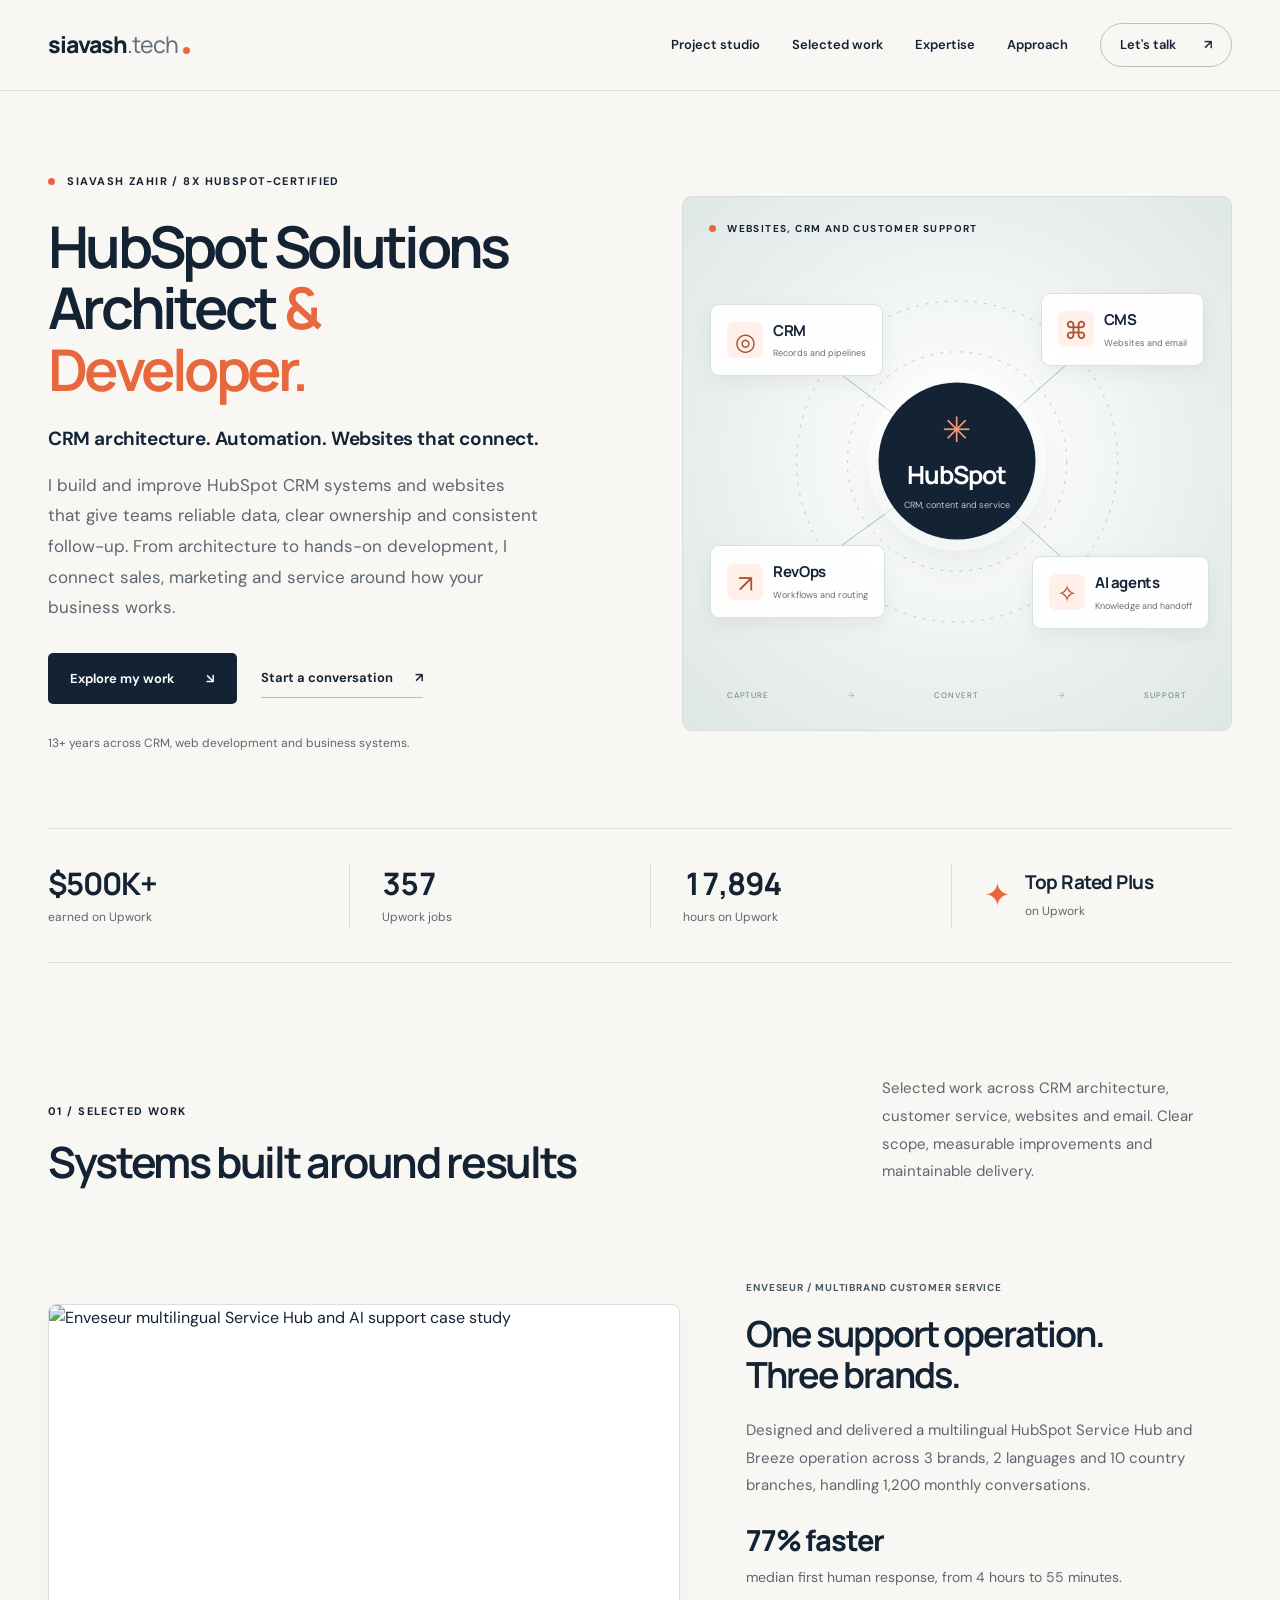
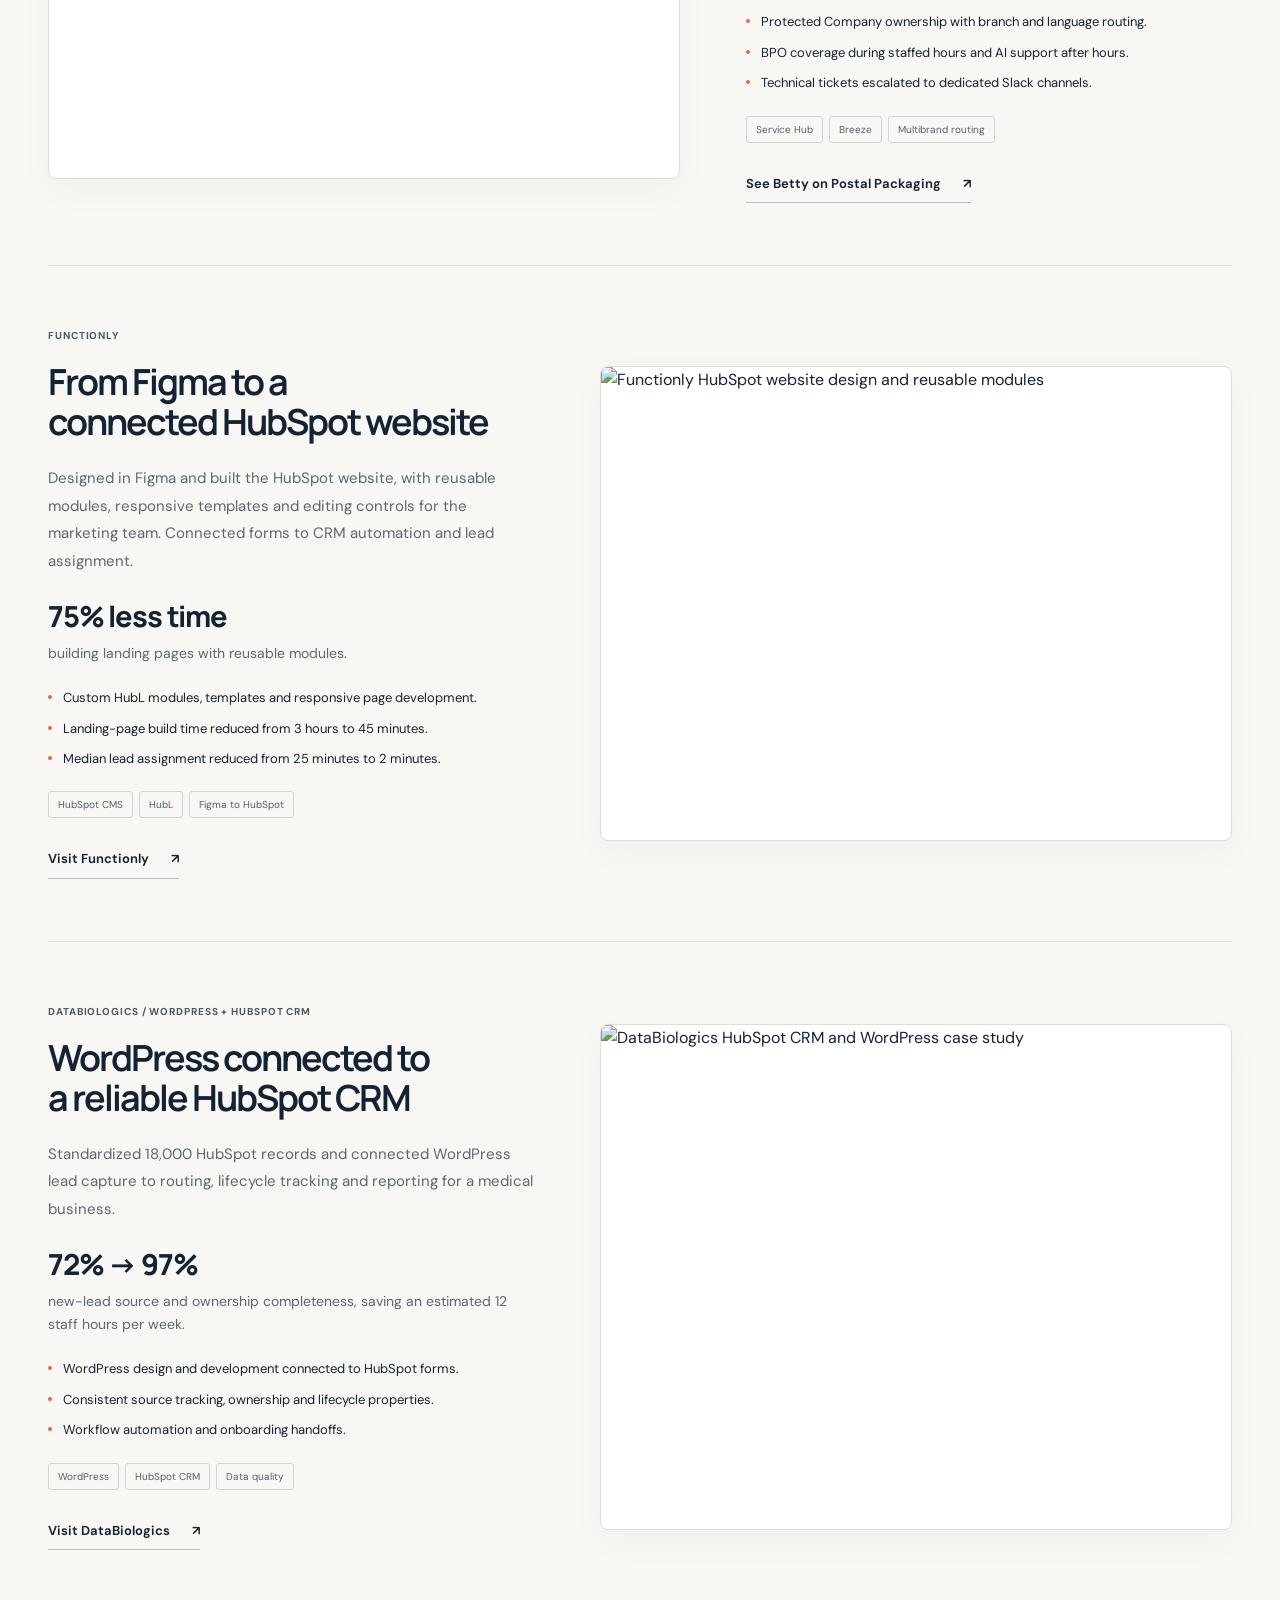
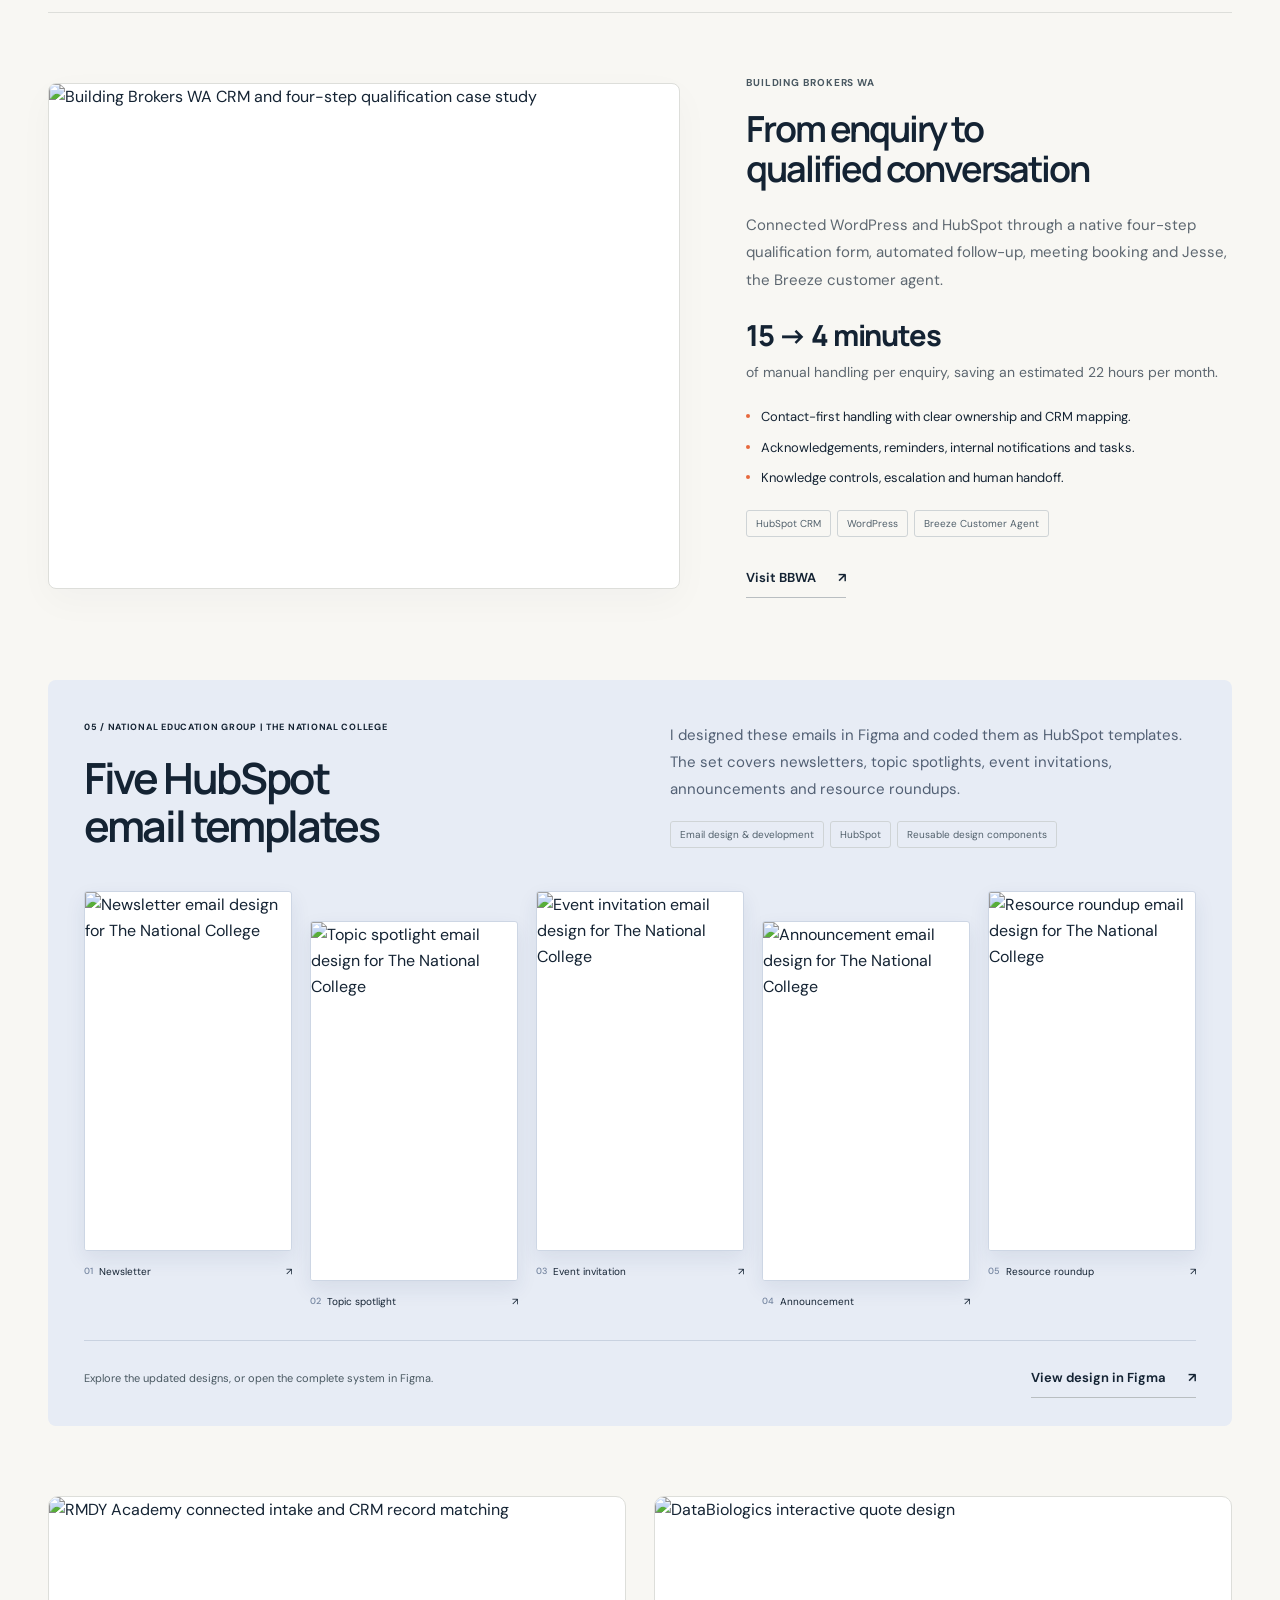
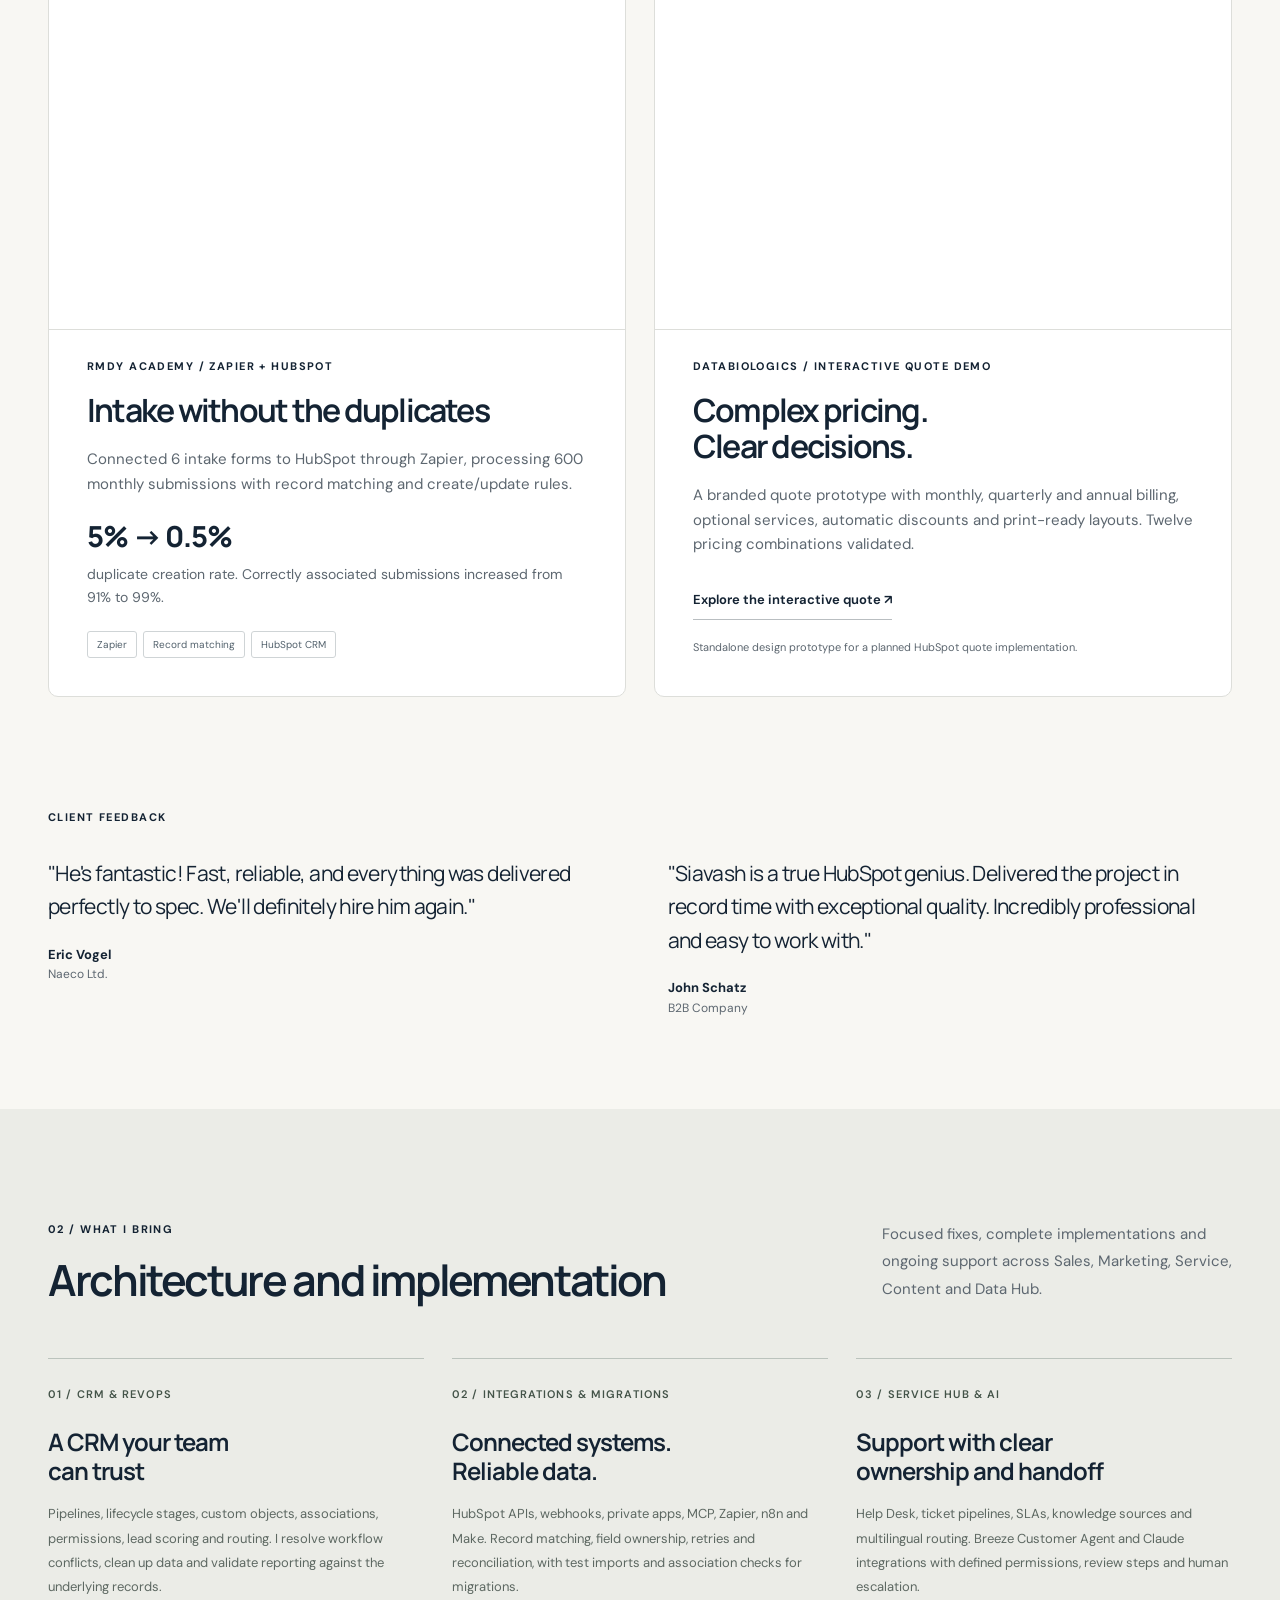
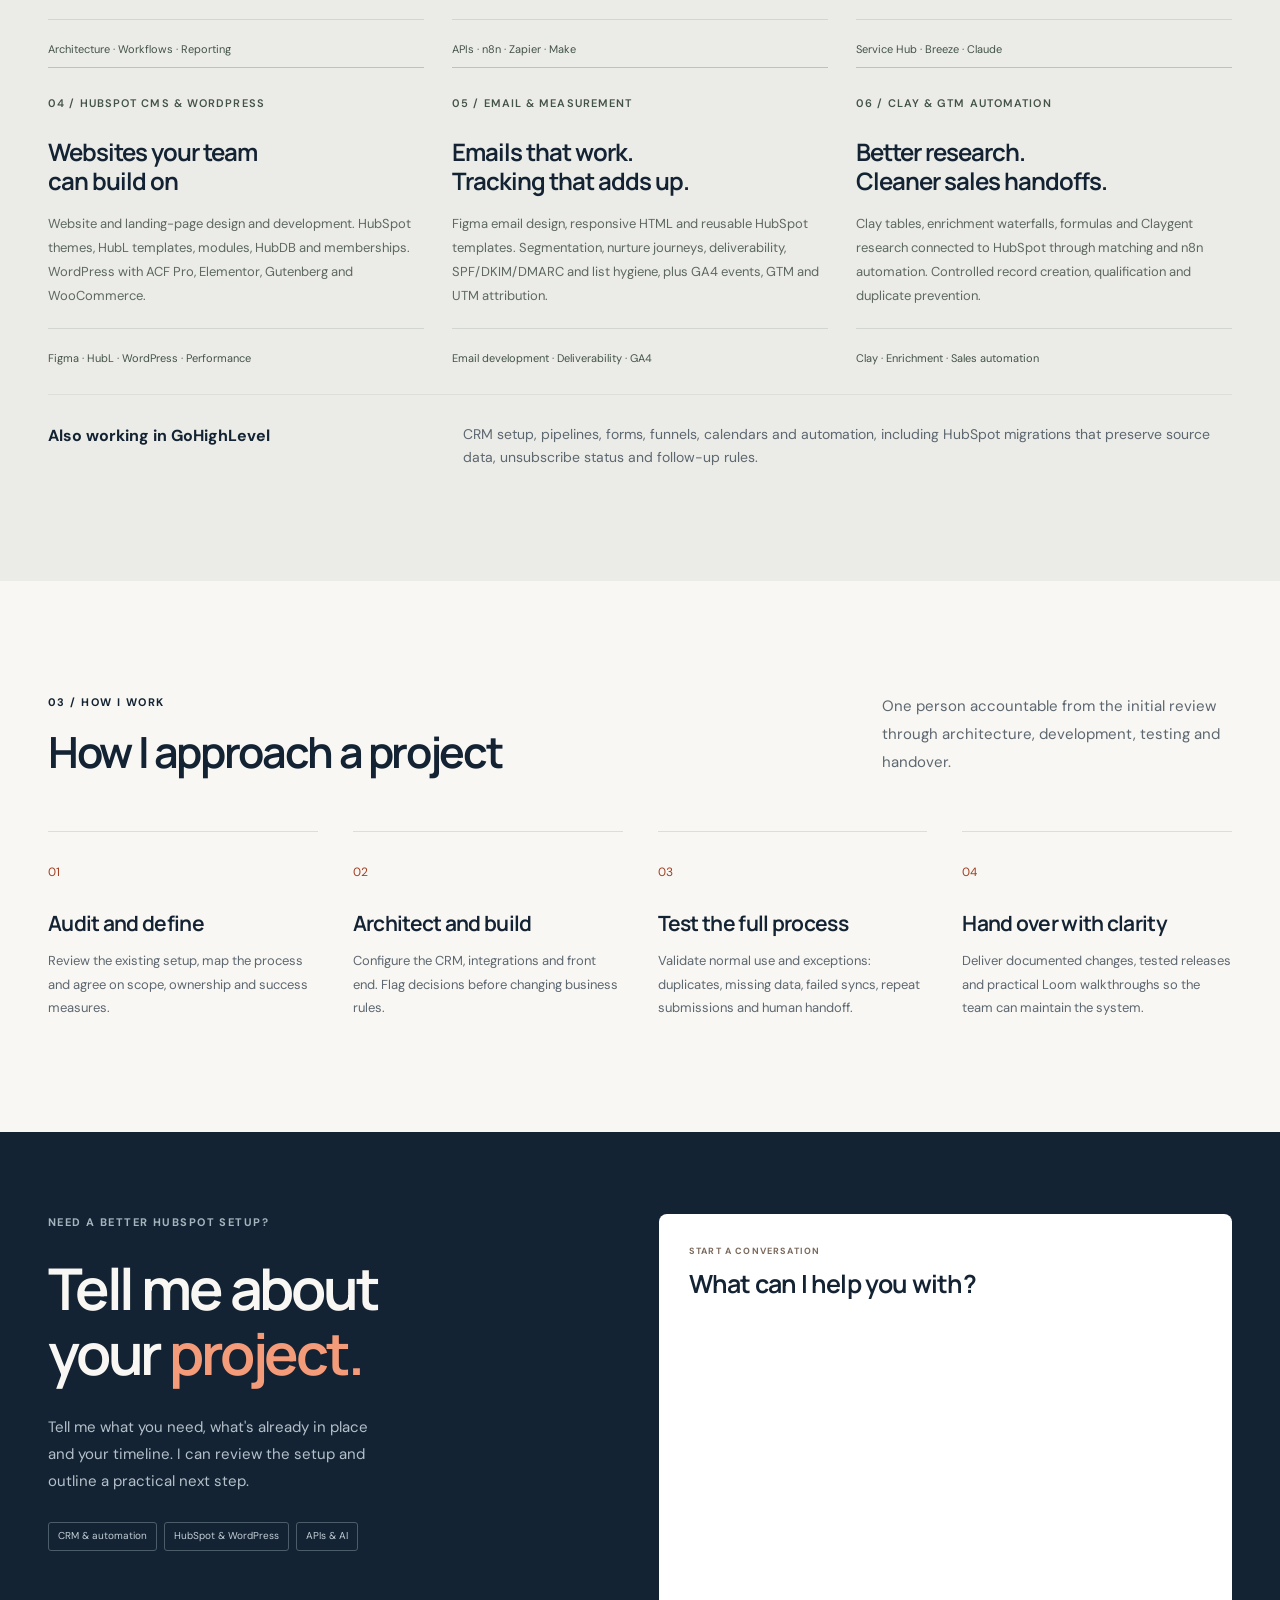
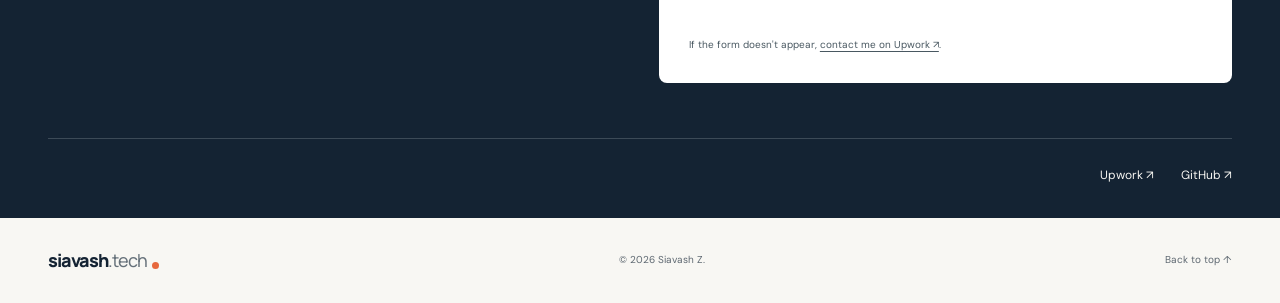
==== commit 219ffb92: "Refresh HubSpot CRM portfolio content, project previews and metadata" ====
--- a/index.html
+++ b/index.html
@@ -1,396 +1,827 @@
-<!DOCTYPE html>
+<!doctype html>
+
 <html lang="en">
-<head>
-    <meta charset="UTF-8">
-    <meta name="viewport" content="width=device-width, initial-scale=1.0">
-    <link rel="icon" href="img/developer-icon.png">
-    <meta name="description" content="Welcome to my Front End developer and Hubspot Certified portfolio! Explore a collection of my projects and web applications showcasing my expertise in building dynamic and interactive user interfaces. With a passion for clean code and innovative solutions, I strive to create seamless user experiences that blend functionality with stunning designs.">
-    <meta name="theme-color" content="#000000">
-    <meta name="My personal portfolio." content="Front-end developer portfolio">
-    <link rel="apple-touch-icon" href="img/developer-icon.png">
-    <title>Siavash Z. Portfolio - Professional Front End Developer | Certified Hubspot Developer</title>
-    <link rel="preconnect" href="https://fonts.googleapis.com">
-    <link rel="preconnect" href="https://fonts.gstatic.com" crossorigin>
-    <link href="https://fonts.googleapis.com/css2?family=Poppins:ital,wght@0,100;0,200;0,300;0,400;0,500;0,600;0,700;0,800;0,900;1,100;1,200;1,300;1,400;1,500;1,600;1,700;1,800;1,900&display=swap" rel="stylesheet">
-    <link href="https://fonts.googleapis.com/css2?family=Mulish:ital,wght@0,200..1000;1,200..1000&display=swap" rel="stylesheet">
-    <link rel="stylesheet" href="css/style.css">
-</head>
-<body>
-    <header id="header">
-        <div class="container-full">
-            <nav>
-                <h3 class="logo">Siavash.tech</h3>
-                <ul class="navigation" role="navigation">
-                    <li><a href="#home">Home</a></li>
-                    <li><a href="#about">About</a></li>
-                    <li><a href="#projects">Projects</a></li>
-                    <li><a href="#contact">Contact</a></li>
-                    <li>
-                        <svg xmlns="http://www.w3.org/2000/svg" width="30" height="30" viewBox="0 0 24 24" fill="none" stroke="currentColor" stroke-width="2" stroke-linecap="round" stroke-linejoin="round" class="mobile-menu"><path d="M4 6l16 0"></path><path d="M4 12l16 0"></path><path d="M4 18l16 0"></path></svg>
-                    </li>
-                </ul>    
-            </nav>
-
-            <div class="mobile-nav closed-menu">
-                <span><svg xmlns="http://www.w3.org/2000/svg" width="30" height="30" viewBox="0 0 24 24" fill="none" stroke="currentColor" stroke-width="2" stroke-linecap="round" stroke-linejoin="round" class="tabler-icon tabler-icon-x"><path d="M18 6l-12 12"></path><path d="M6 6l12 12"></path></svg></span>
-                <ul>
-                    <li><a href="#home">Home</a></li>
-                    <li><a href="#about">About</a></li>
-                    <li><a href="#projects">Projects</a></li>
-                    <li><a href="#contact">Contact</a></li>
-                </ul>
-            </div>
-        </div><!-- end container -->
+  <head>
+    <meta charset="utf-8" />
+    <meta content="width=device-width, initial-scale=1" name="viewport" />
+    <meta content="#142333" name="theme-color" />
+    <meta
+      content="HubSpot Solutions Architect &amp; Developer. CRM architecture, RevOps, workflows, APIs, Breeze AI, HubSpot CMS, WordPress and email development. 13+ years, $500K+ earned on Upwork."
+      name="description"
+    />
+    <meta
+      content="Siavash Zahir | HubSpot Solutions Architect &amp; Developer"
+      property="og:title"
+    />
+    <meta
+      content="Reliable CRM data. Clear ownership. Consistent follow-up. Explore measured results across HubSpot, automation, websites and email systems."
+      property="og:description"
+    />
+    <meta content="website" property="og:type" />
+    <meta property="og:url" content="https://siavash.tech/" />
+    <meta
+      property="og:image"
+      content="https://siavash.tech/https://cyavash.github.io/hubspot-crm-portfolio/functionly-preview.webp"
+    />
+    <meta
+      property="og:image:alt"
+      content="Functionly HubSpot website development by Siavash Zahir"
+    />
+    <meta name="twitter:card" content="summary_large_image" />
+    <link href="img/developer-icon.png" rel="icon" />
+    <link href="https://fonts.googleapis.com" rel="preconnect" />
+    <link crossorigin="" href="https://fonts.gstatic.com" rel="preconnect" />
+    <link
+      href="https://fonts.googleapis.com/css2?family=DM+Sans:wght@400;450;500;550;600;650;700&amp;family=Manrope:wght@400;500;600;650;700;750;800&amp;display=swap"
+      rel="stylesheet"
+    />
+    <link href="css/style.css?v=20261016" rel="stylesheet" />
+    <script defer="" src="js/main.js?v=20261016"></script>
+    <title>Siavash Zahir | HubSpot Solutions Architect &amp; Developer</title>
+    <link href="https://siavash.tech/" rel="canonical" />
+  </head>
+  <body>
+    <a class="skip-link" href="#main">Skip to content</a>
+    <header class="site-header">
+      <div class="shell nav-wrap">
+        <a aria-label="Siavash home" class="wordmark" href="#home"
+          >siavash<span>.tech</span><i aria-hidden="true"></i
+        ></a>
+        <button
+          aria-controls="primary-nav"
+          aria-expanded="false"
+          class="menu-toggle"
+          type="button"
+        >
+          Menu <span aria-hidden="true">+</span>
+        </button>
+        <nav aria-label="Main navigation" id="primary-nav">
+          <a href="https://cyavash.github.io/hubspot-crm-portfolio/">Project studio</a><a href="#work">Selected work</a><a href="#expertise">Expertise</a
+          ><a href="#approach">Approach</a
+          ><a class="nav-contact" href="#contact"
+            >Let's talk <span aria-hidden="true">↗</span></a
+          >
+        </nav>
+      </div>
     </header>
-
-    <main id="main" role="main">
-        <section id="home" class="hero">
-            <div class="container">
-                <div class="banner">
-                   
-                        <div class="hero-content">
-                            <h1>Front End Web Developer</h1>
-                            <h2>Certified Hubspot Developer</h2>
-                            <p>
-                                Hi, I'm Siavash Z. A passionate Front End Developer with over 12 years of professional freelance experience in Front End as well as 
-                                platforms like Hubspot and Wordpress.📍
-                            </p>
-                            <span>
-                                <a aria-label="upwork" rel="noreferrer" target="_blank" href="https://www.upwork.com/freelancers/siavash/">
-                                    <?xml version="1.0" encoding="utf-8"?>
-                                    <svg fill="none" height="34" viewBox="0 0 24 24" width="32" xmlns="http://www.w3.org/2000/svg"><path d="m2 4.5v6.25c0 2.0425 1.7075 3.75 3.75 3.75s3.75-1.7075 3.75-3.75v-6.25c1.25 3.125 3.5965 10 8.125 10 2.3829 0 4.375-1.9921 4.375-4.375 0-2.38292-1.9921-4.375-4.375-4.375-2.5337 0-4.0338 1.875-4.375 3.75-.3025 1.6625-1.875 10-1.875 10" stroke="currentColor" stroke-linecap="round" stroke-linejoin="round" stroke-width="2"/></svg>
-                                </a>
-                                <a aria-label="github" rel="noreferrer" target="_blank" href="https://github.com/cyavash/">
-                                    <svg xmlns="http://www.w3.org/2000/svg" width="32" height="32" viewBox="0 0 24 24" fill="none" stroke="currentColor" stroke-width="2" stroke-linecap="round" stroke-linejoin="round" class="tabler-icon tabler-icon-brand-github"><path d="M9 19c-4.3 1.4 -4.3 -2.5 -6 -3m12 5v-3.5c0 -1 .1 -1.4 -.5 -2c2.8 -.3 5.5 -1.4 5.5 -6a4.6 4.6 0 0 0 -1.3 -3.2a4.2 4.2 0 0 0 -.1 -3.2s-1.1 -.3 -3.5 1.3a12.3 12.3 0 0 0 -6.2 0c-2.4 -1.6 -3.5 -1.3 -3.5 -1.3a4.2 4.2 0 0 0 -.1 3.2a4.6 4.6 0 0 0 -1.3 3.2c0 4.6 2.7 5.7 5.5 6c-.6 .6 -.6 1.2 -.5 2v3.5"></path>
-                                    </svg>
-                                </a>
-                            </span>
-                        </div>
-                        <div class="hero-img"></div>
-                    
-                </div><!-- end banner -->
-
-                <div class="skills">
-                    <p>Tech Stack</p>
-                    <div class="logos">
-                        <ul>
-                            <li><img src="https://skillicons.dev/icons?i=html,css" alt="HTML5 CSS3" title="HTML5 and CSS3"></li>
-                            <li><img src="https://skillicons.dev/icons?i=js,react" alt="JavaScript React" title="JavaScript and React"></li>
-                            <li><img src="https://skillicons.dev/icons?i=tailwind,scss" alt="TailWind SCSS" title="Tailwind and SCSS"></li>
-                            <li class="logos-custom">
-                                <img src="img/hubspot-1.svg" alt="Hubspot" title="Hubspot">
-                                <img src="https://skillicons.dev/icons?i=wordpress" alt="wordpress" title="Wordpress">
-                            </li>
-                            <li><img src="https://skillicons.dev/icons?i=bootstrap,figma" alt="skill-icon" title="Bootstrap and Figma"></li>
-                            <li><img src="https://skillicons.dev/icons?i=xd,ps" alt="skill-icon" title="Adobe XD and Photoshop"></li>    
-                        </ul>
-                    </div>
-                </div><!-- end skills -->
-            </div><!-- end container -->
-        </section>
-
-        <section class="about" id="about">
-            <div class="container">
-                <div class="about-content">
-                    <div class="img-side"><img src="img/developer-emoji.png" alt="emoji" class="work-emoji">
-                        <img src="img/developer-working-img.jpg" alt="developer working" class="img-side__main-img">
-                        <span><img src="img/front-end-developer.svg" alt="text"></span>
-                    </div>
-                    <div class="text-side">
-                        <h3>About me</h3>
-                        <h4>Freelance Front-End Developer <br> with 12 years of professional experience 📍</h4>
-                        <p>Hey, my name is Siavash, and I'm a Professional Frontend Developer specializing in HTML5, CSS3, JavaScript, React, Hubspot and Wordpress. 
-                            My passion is to create and develop flawless user experiences.<br><br>
-                            My front-end stack currently is React in combination with Tailwind CSS and TypeScript and on the CMS side I love to work with Hubspot (inc. HuBL, HubDB).</p>
-                        </div>
-                    </div>
-                </div>
-            </div><!-- end container -->    
-        </section>
-
-        <section id="projects" class="project">
-            <div class="container">
-                <div class="projects__title">
-                    <h3>Portfolio</h3>    
-                </div>
-                <h2 class="new-projects">Each project is a unique piece of development</h2>
-                <div class="portfolio-item">
-                    <div class="portfolio-img">
-                        <img src="img/portfolio1b.png" alt="Hubspot Development of Figma Design">
-                    </div>
-                    <div class="portfolio-content">
-                        <h3>Figma to Hubspot Website Development of Functionly Website</h3>
-                        <p>
-                            Functionly is a SaaS company based in San Francisco which recently hit $2M/year revenue with an 18 person team. Used by brands such as Netflix, Spotify, Uniqlo and Domino's, Functionly
-                            provides Interactive Org Design Software with free trial and competitive pricing.
-                            My role in this project has been front and back-end development turning figma designs into a fully-functional Hubspot site.
-                        </p>
-                        <span><strong>Hubspot</strong> <strong>HTML 5</strong> <strong>CSS 3</strong> <strong>JS</strong></span>
-                        <ul>
-                            <li>
-                            <a href="https://github.com/cyavash/functionly/" target="_blank">Code 
-                                <svg
-                                    xmlns="http://www.w3.org/2000/svg"
-                                    width="24"
-                                    height="24"
-                                    fill="#000000"
-                                    viewBox="0 0 24 24">
-                                <path d="M12 0C5.37 0 0 5.37 0 12c0 5.3 3.438 9.8 8.205 11.385.6.11.82-.26.82-.58 0-.29-.01-1.04-.02-2.04-3.338.73-4.042-1.605-4.042-1.605-.546-1.385-1.335-1.752-1.335-1.752-1.09-.746.083-.73.083-.73 1.205.085 1.84 1.235 1.84 1.235 1.07 1.834 2.81 1.305 3.495.995.11-.775.42-1.304.76-1.605-2.665-.305-5.467-1.335-5.467-5.935 0-1.31.465-2.38 1.235-3.22-.125-.305-.535-1.52.115-3.17 0 0 1.005-.32 3.3 1.23.96-.265 1.98-.4 3-.4s2.040.135 3 .4c2.295-1.55 3.295-1.23 3.295-1.23.655 1.65.246 2.865.12 3.17.77.84 1.23 1.91 1.23 3.22 0 4.61-2.805 5.625-5.475 5.93.43.37.805 1.095.805 2.21 0 1.595-.015 2.88-.015 3.275 0 .32.215.695.825.58C20.565 21.795 24 17.295 24 12 24 5.37 18.63 0 12 0z"/>
-                                </svg>
-                              </a>
-                            </li>
-                            <li>
-                                <a href="https://www.functionly.com/" rel="noreferrer" target="_blank">Live Demo 
-                                <?xml version="1.0" encoding="utf-8"?>
-                                <svg width="28px" height="28px" viewBox="0 0 24 24" fill="none" xmlns="http://www.w3.org/2000/svg">
-                                    <g id="Interface / External_Link">
-                                    <path id="Vector" d="M10.0002 5H8.2002C7.08009 5 6.51962 5 6.0918 5.21799C5.71547 5.40973 5.40973 5.71547 5.21799 6.0918C5 6.51962 5 7.08009 5 8.2002V15.8002C5 16.9203 5 17.4801 5.21799 17.9079C5.40973 18.2842 5.71547 18.5905 6.0918 18.7822C6.5192 19 7.07899 19 8.19691 19H15.8031C16.921 19 17.48 19 17.9074 18.7822C18.2837 18.5905 18.5905 18.2839 18.7822 17.9076C19 17.4802 19 16.921 19 15.8031V14M20 9V4M20 4H15M20 4L13 11" stroke="#000000" stroke-width="2" stroke-linecap="round" stroke-linejoin="round"/>
-                                    </g>
-                                </svg>    
-                            </a>
-                        </li>
-                        </ul>
-                    </div>
-                </div><!-- end portfolio-item -->
-
-                <div class="portfolio-item reverse">
-                    <div class="portfolio-img">
-                        <img src="img/portfolio2b.png" alt="Hubspot Development">
-                    </div>
-                    <div class="portfolio-content">
-                        <h3>Complete development of the Skopenow website with custom themes, modules and templates</h3>
-                        <p>
-                            Skopenow is an analytical search engine that offers fraud detection and risk evaluation services for the insurance and legal industries with a $5.4M/yr turnover. <br>
-                            My role was the complete front and back end development of their client-facing website.
-                        </p>
-                        <span><strong>Hubspot</strong> <strong>HTML 5</strong> <strong>CSS 3</strong> <strong>JavaScript</strong> <strong>HubDB</strong> <strong>HubL</strong></span>
-                        <ul>
-                            <li>
-                            <a href="https://github.com/cyavash/skopenow/" target="_blank">Code 
-                                <svg
-                                    xmlns="http://www.w3.org/2000/svg"
-                                    width="24"
-                                    height="24"
-                                    fill="#000000"
-                                    viewBox="0 0 24 24">
-                                <path d="M12 0C5.37 0 0 5.37 0 12c0 5.3 3.438 9.8 8.205 11.385.6.11.82-.26.82-.58 0-.29-.01-1.04-.02-2.04-3.338.73-4.042-1.605-4.042-1.605-.546-1.385-1.335-1.752-1.335-1.752-1.09-.746.083-.73.083-.73 1.205.085 1.84 1.235 1.84 1.235 1.07 1.834 2.81 1.305 3.495.995.11-.775.42-1.304.76-1.605-2.665-.305-5.467-1.335-5.467-5.935 0-1.31.465-2.38 1.235-3.22-.125-.305-.535-1.52.115-3.17 0 0 1.005-.32 3.3 1.23.96-.265 1.98-.4 3-.4s2.040.135 3 .4c2.295-1.55 3.295-1.23 3.295-1.23.655 1.65.246 2.865.12 3.17.77.84 1.23 1.91 1.23 3.22 0 4.61-2.805 5.625-5.475 5.93.43.37.805 1.095.805 2.21 0 1.595-.015 2.88-.015 3.275 0 .32.215.695.825.58C20.565 21.795 24 17.295 24 12 24 5.37 18.63 0 12 0z"/>
-                                </svg>
-                              </a>
-                            </li>
-                            <li>
-                                <a href="https://www.skopenow.com/" rel="noreferrer" target="_blank">Live Demo 
-                                <?xml version="1.0" encoding="utf-8"?>
-                                <svg width="28px" height="28px" viewBox="0 0 24 24" fill="none" xmlns="http://www.w3.org/2000/svg">
-                                    <g id="Interface / External_Link">
-                                    <path id="Vector" d="M10.0002 5H8.2002C7.08009 5 6.51962 5 6.0918 5.21799C5.71547 5.40973 5.40973 5.71547 5.21799 6.0918C5 6.51962 5 7.08009 5 8.2002V15.8002C5 16.9203 5 17.4801 5.21799 17.9079C5.40973 18.2842 5.71547 18.5905 6.0918 18.7822C6.5192 19 7.07899 19 8.19691 19H15.8031C16.921 19 17.48 19 17.9074 18.7822C18.2837 18.5905 18.5905 18.2839 18.7822 17.9076C19 17.4802 19 16.921 19 15.8031V14M20 9V4M20 4H15M20 4L13 11" stroke="#000000" stroke-width="2" stroke-linecap="round" stroke-linejoin="round"/>
-                                    </g>
-                                </svg>    
-                            </a>
-                        </li>
-                        </ul>
-                    </div>
-                </div><!-- end portfolio-item -->
-
-                <div class="portfolio-item">
-                    <div class="portfolio-img">
-                        <img src="img/portfolio3b.png" alt="Hubspot Development">
-                    </div>
-                    <div class="portfolio-content">
-                        <h3>Front and Back End Development in the Hubspot CMS with Custom Theme for StartDeliver</h3>
-                        <p>
-                            StartDeliver is a top scandinavian Customer Success Tool company with many leading european customers
-                        </p>
-                        <span><strong>Hubspot</strong> <strong>HTML 5</strong> <strong>CSS 3</strong> <strong>JavaScript</strong> <strong>Custom Theme</strong> <strong>Customized Dashboards</strong></span>
-                        <ul>
-                            <li>
-                            <a href="https://github.com/cyavash/startdeliver/" target="_blank">Code 
-                                <svg
-                                    xmlns="http://www.w3.org/2000/svg"
-                                    width="24"
-                                    height="24"
-                                    fill="#000000"
-                                    viewBox="0 0 24 24">
-                                <path d="M12 0C5.37 0 0 5.37 0 12c0 5.3 3.438 9.8 8.205 11.385.6.11.82-.26.82-.58 0-.29-.01-1.04-.02-2.04-3.338.73-4.042-1.605-4.042-1.605-.546-1.385-1.335-1.752-1.335-1.752-1.09-.746.083-.73.083-.73 1.205.085 1.84 1.235 1.84 1.235 1.07 1.834 2.81 1.305 3.495.995.11-.775.42-1.304.76-1.605-2.665-.305-5.467-1.335-5.467-5.935 0-1.31.465-2.38 1.235-3.22-.125-.305-.535-1.52.115-3.17 0 0 1.005-.32 3.3 1.23.96-.265 1.98-.4 3-.4s2.040.135 3 .4c2.295-1.55 3.295-1.23 3.295-1.23.655 1.65.246 2.865.12 3.17.77.84 1.23 1.91 1.23 3.22 0 4.61-2.805 5.625-5.475 5.93.43.37.805 1.095.805 2.21 0 1.595-.015 2.88-.015 3.275 0 .32.215.695.825.58C20.565 21.795 24 17.295 24 12 24 5.37 18.63 0 12 0z"/>
-                                </svg>
-                              </a>
-                            </li>
-                            <li>
-                                <a href="https://www.startdeliver.com/" rel="noreferrer" target="_blank">Live Demo 
-                                <?xml version="1.0" encoding="utf-8"?>
-                                <svg width="28px" height="28px" viewBox="0 0 24 24" fill="none" xmlns="http://www.w3.org/2000/svg">
-                                    <g id="Interface / External_Link">
-                                    <path id="Vector" d="M10.0002 5H8.2002C7.08009 5 6.51962 5 6.0918 5.21799C5.71547 5.40973 5.40973 5.71547 5.21799 6.0918C5 6.51962 5 7.08009 5 8.2002V15.8002C5 16.9203 5 17.4801 5.21799 17.9079C5.40973 18.2842 5.71547 18.5905 6.0918 18.7822C6.5192 19 7.07899 19 8.19691 19H15.8031C16.921 19 17.48 19 17.9074 18.7822C18.2837 18.5905 18.5905 18.2839 18.7822 17.9076C19 17.4802 19 16.921 19 15.8031V14M20 9V4M20 4H15M20 4L13 11" stroke="#000000" stroke-width="2" stroke-linecap="round" stroke-linejoin="round"/>
-                                    </g>
-                                </svg>    
-                            </a>
-                        </li>
-                        </ul>
-                    </div>
-                </div><!-- end portfolio-item -->
-
-                <div class="portfolio-item reverse">
-                    <div class="portfolio-img">
-                        <img src="img/portfolio5b.jpg" alt="Clarifai Hubspot Wesbite Development">
-                    </div>
-                    <div class="portfolio-content">
-                        <h3>Custom Theme Development of Clariai Hubspot Website</h3>
-                        <p>
-                            Clarifai is the leading AI orchestration platform to quickly build, manage, orchestrate and operationalize AI on-prem, air-gapped, or in the cloud with an yearly revenue of $8m+. <br>
-                          <br>  I created a custom theme based on Hubspot based on templates, custom themes and website pages. 
-                        </p>
-                        <span><strong>Hubspot</strong> <strong>HTML 5</strong> <strong>CSS 3</strong> <strong>JavaScript</strong> <strong>jQuery</strong> <strong>API Integration</strong></span>
-                        <ul>
-                            <li>
-                            <a target="_blank">&nbsp;
-                              </a>
-                            </li>
-                            <li>
-                                <a href="https://www.clarifai.com/" rel="noreferrer" target="_blank">Live Demo 
-                                <?xml version="1.0" encoding="utf-8"?>
-                                <svg width="28px" height="28px" viewBox="0 0 24 24" fill="none" xmlns="http://www.w3.org/2000/svg">
-                                    <g id="Interface / External_Link">
-                                    <path id="Vector" d="M10.0002 5H8.2002C7.08009 5 6.51962 5 6.0918 5.21799C5.71547 5.40973 5.40973 5.71547 5.21799 6.0918C5 6.51962 5 7.08009 5 8.2002V15.8002C5 16.9203 5 17.4801 5.21799 17.9079C5.40973 18.2842 5.71547 18.5905 6.0918 18.7822C6.5192 19 7.07899 19 8.19691 19H15.8031C16.921 19 17.48 19 17.9074 18.7822C18.2837 18.5905 18.5905 18.2839 18.7822 17.9076C19 17.4802 19 16.921 19 15.8031V14M20 9V4M20 4H15M20 4L13 11" stroke="#000000" stroke-width="2" stroke-linecap="round" stroke-linejoin="round"/>
-                                    </g>
-                                </svg>    
-                            </a>
-                        </li>
-                        </ul>
-                    </div>
-                </div><!-- end portfolio-item -->
-
-                <div class="portfolio-item">
-                    <div class="portfolio-img">
-                        <img src="img/portfolio7b.jpg" alt="Qredo Hubspot Website">
-                    </div>
-                    <div class="portfolio-content">
-                        <h3>Development of Qredo Hubspot Website with Animations</h3>
-                        <p>
-                            Qredo is a crypto website that deals with open protocol for cross-chain liquidity and a layer-2 peer-to-peer trading network that provides, institutional grade security and decentralized custody.<br>
-                         <br>   My role in this project has been coding designs into website pages and adding animations as well as integrating form and CTA workflows.
-                        </p>
-                        <span><strong>Hubspot</strong> <strong>HTML</strong> <strong>CSS</strong> <strong>JavaScript</strong> <strong>Scroll Animations</strong></span>
-                        <ul>
-                            <li>
-                            <a target="_blank">&nbsp;
-                              </a>
-                            </li>
-                            <li>
-                                <a href="https://www.qredo.com/" rel="noreferrer" target="_blank">Live Demo 
-                                <?xml version="1.0" encoding="utf-8"?>
-                                <svg width="28px" height="28px" viewBox="0 0 24 24" fill="none" xmlns="http://www.w3.org/2000/svg">
-                                    <g id="Interface / External_Link">
-                                    <path id="Vector" d="M10.0002 5H8.2002C7.08009 5 6.51962 5 6.0918 5.21799C5.71547 5.40973 5.40973 5.71547 5.21799 6.0918C5 6.51962 5 7.08009 5 8.2002V15.8002C5 16.9203 5 17.4801 5.21799 17.9079C5.40973 18.2842 5.71547 18.5905 6.0918 18.7822C6.5192 19 7.07899 19 8.19691 19H15.8031C16.921 19 17.48 19 17.9074 18.7822C18.2837 18.5905 18.5905 18.2839 18.7822 17.9076C19 17.4802 19 16.921 19 15.8031V14M20 9V4M20 4H15M20 4L13 11" stroke="#000000" stroke-width="2" stroke-linecap="round" stroke-linejoin="round"/>
-                                    </g>
-                                </svg>    
-                            </a>
-                        </li>
-                        </ul>
-                    </div>
-                </div><!-- end portfolio-item -->
-
-                <div class="portfolio-item reverse">
-                    <div class="portfolio-img">
-                        <img src="img/portfolio6b.jpg" alt="Front End Development of Fox Agency">
-                    </div>
-                    <div class="portfolio-content">
-                        <h3>Front End Development of Fox Agency Marketing Website</h3>
-                        <p>
-                            Fox is a UK based leading marketing agency for world-leading brands, combining art and science to create global opportunities for their clients. 
-                            <br>
-                            My role in this project has been complete Front End Development of the client-facing website.
-                        </p>
-                        <span><strong>HTML 5</strong> <strong>CSS 3</strong> <strong>JavaScript</strong> <strong>jQuery</strong> <strong>Wordpress</strong> <strong>Responsive Design</strong></span>
-                        <ul>
-                            <li>
-                            <a target="_blank">&nbsp;
-                                
-                              </a>
-                            </li>
-                            <li>
-                                <a href="https://www.fox.agency/" rel="noreferrer" target="_blank">Live Demo 
-                                <?xml version="1.0" encoding="utf-8"?>
-                                <svg width="28px" height="28px" viewBox="0 0 24 24" fill="none" xmlns="http://www.w3.org/2000/svg">
-                                    <g id="Interface / External_Link">
-                                    <path id="Vector" d="M10.0002 5H8.2002C7.08009 5 6.51962 5 6.0918 5.21799C5.71547 5.40973 5.40973 5.71547 5.21799 6.0918C5 6.51962 5 7.08009 5 8.2002V15.8002C5 16.9203 5 17.4801 5.21799 17.9079C5.40973 18.2842 5.71547 18.5905 6.0918 18.7822C6.5192 19 7.07899 19 8.19691 19H15.8031C16.921 19 17.48 19 17.9074 18.7822C18.2837 18.5905 18.5905 18.2839 18.7822 17.9076C19 17.4802 19 16.921 19 15.8031V14M20 9V4M20 4H15M20 4L13 11" stroke="#000000" stroke-width="2" stroke-linecap="round" stroke-linejoin="round"/>
-                                    </g>
-                                </svg>    
-                            </a>
-                        </li>
-                        </ul>
-                    </div>
-                </div><!-- end portfolio-item -->
-
-                <div class="portfolio-item">
-                    <div class="portfolio-img">
-                        <img src="img/portfolio8b.jpg" alt="Front End Development of Toggl Website">
-                    </div>
-                    <div class="portfolio-content">
-                        <h3>Toggl Time Tracking Website</h3>
-                        <p>
-                            With an annual revenue of $35M+, Toggl is the most popular time tracking software on the internet. Employing a 100% remote team and incorporating cutitng end technology, Toggl's success has been growing year after year. 
-                            <br><br>
-                            I created website pages and landing pages for the client incorporating HTML5, CSS3 and TypeScript.
-                        </p>
-                        <span><strong>HTML 5</strong> <strong>CSS 3</strong> <strong>TypeScript</strong> <strong>Responsive Web Design</strong></span>
-                        <ul>
-                            <li>
-                            <a target="_blank">&nbsp;
-                              </a>
-                            </li>
-                            <li>
-                                <a href="https://www.toggl.com/" rel="noreferrer" target="_blank">Live Demo 
-                                <?xml version="1.0" encoding="utf-8"?>
-                                <svg width="28px" height="28px" viewBox="0 0 24 24" fill="none" xmlns="http://www.w3.org/2000/svg">
-                                    <g id="Interface / External_Link">
-                                    <path id="Vector" d="M10.0002 5H8.2002C7.08009 5 6.51962 5 6.0918 5.21799C5.71547 5.40973 5.40973 5.71547 5.21799 6.0918C5 6.51962 5 7.08009 5 8.2002V15.8002C5 16.9203 5 17.4801 5.21799 17.9079C5.40973 18.2842 5.71547 18.5905 6.0918 18.7822C6.5192 19 7.07899 19 8.19691 19H15.8031C16.921 19 17.48 19 17.9074 18.7822C18.2837 18.5905 18.5905 18.2839 18.7822 17.9076C19 17.4802 19 16.921 19 15.8031V14M20 9V4M20 4H15M20 4L13 11" stroke="#000000" stroke-width="2" stroke-linecap="round" stroke-linejoin="round"/>
-                                    </g>
-                                </svg>    
-                            </a>
-                        </li>
-                        </ul>
-                    </div>
-                </div><!-- end portfolio-item -->
-            </div><!-- end container -->
-        </section>
-
-        <section id="contact" class="contact">
-            <div class="container">
-                <div class="contact__content">
-                    <div class="contact__title">
-                        <p>contact</p>
-                        <h3>Don't be shy! Hit me up! 👇</h3>
-                    </div>
-                    <div class="contact__icons">
-                       
-                        <div class="contact__icon-box">
-                            <span><svg xmlns="http://www.w3.org/2000/svg" width="30" height="30" viewBox="0 0 24 24" fill="none" stroke="currentColor" stroke-width="2" stroke-linecap="round" stroke-linejoin="round" class="tabler-icon tabler-icon-mail"><path d="M3 7a2 2 0 0 1 2 -2h14a2 2 0 0 1 2 2v10a2 2 0 0 1 -2 2h-14a2 2 0 0 1 -2 -2v-10z"></path><path d="M3 7l9 6l9 -6"></path></svg></span>
-                            <div class="contact__info">
-                                <h3>Mail</h3>
-                                <a href="mailto:zest.zahir@gmail.com">zest.zahir@gmail.com</a>
-                            </div>
-                        </div>
-                    </div>
-                </div>
-            </div>
-        </section>
+    <main id="main">
+      <section class="hero shell" id="home">
+        <div class="hero-copy">
+          <p class="eyebrow">
+            <span class="orange-dot"></span> SIAVASH ZAHIR / 8X
+            HUBSPOT-CERTIFIED
+          </p>
+          <h1>
+            HubSpot Solutions<br />Architect <span>&amp;<br />Developer.</span>
+          </h1>
+          <p class="hero-specialties">
+            CRM architecture. Automation. Websites that connect.
+          </p>
+          <p class="hero-intro">
+            I build and improve HubSpot CRM systems and websites that give teams
+            reliable data, clear ownership and consistent follow-up. From
+            architecture to hands-on development, I connect sales, marketing and
+            service around how your business works.
+          </p>
+          <div class="hero-actions">
+            <a class="button dark" href="#work"
+              >Explore my work <span aria-hidden="true">↘</span></a
+            ><a class="text-link" href="#contact"
+              >Start a conversation <span aria-hidden="true">↗</span></a
+            >
+            <p class="hero-credentials">
+              13+ years across CRM, web development and business systems.
+            </p>
+          </div>
+        </div>
+        <div
+          aria-label="HubSpot connects CRM, CMS, RevOps automation and AI customer service"
+          class="hero-art systems-art"
+        >
+          <div class="art-topline">
+            <span class="orange-dot"></span> WEBSITES, CRM AND CUSTOMER SUPPORT
+          </div>
+          <svg aria-hidden="true" class="system-lines" viewbox="0 0 560 530">
+            <circle cx="280" cy="263" r="164"></circle>
+            <circle cx="280" cy="263" r="112"></circle>
+            <path
+              d="M280 263 L124 146 M280 263 L420 139 M280 263 L115 383 M280 263 L416 388"
+            ></path>
+          </svg>
+          <div class="system-core">
+            <span aria-hidden="true" class="core-symbol">✳</span
+            ><strong>HubSpot</strong><span>CRM, content and service</span>
+          </div>
+          <div class="system-node node-crm">
+            <span aria-hidden="true" class="node-icon">◎</span>
+            <div><strong>CRM</strong><small>Records and pipelines</small></div>
+          </div>
+          <div class="system-node node-cms">
+            <span aria-hidden="true" class="node-icon">⌘</span>
+            <div><strong>CMS</strong><small>Websites and email</small></div>
+          </div>
+          <div class="system-node node-revops">
+            <span aria-hidden="true" class="node-icon">↗</span>
+            <div>
+              <strong>RevOps</strong><small>Workflows and routing</small>
+            </div>
+          </div>
+          <div class="system-node node-ai">
+            <span aria-hidden="true" class="node-icon">✧</span>
+            <div>
+              <strong>AI agents</strong><small>Knowledge and handoff</small>
+            </div>
+          </div>
+          <div class="system-footer">
+            <span>CAPTURE</span><i>→</i><span>CONVERT</span><i>→</i
+            ><span>SUPPORT</span>
+          </div>
+        </div>
+      </section>
+      <section aria-label="Professional experience" class="proof shell">
+        <div><strong>$500K+</strong><span>earned on Upwork</span></div>
+        <div><strong data-count="357">357</strong><span>Upwork jobs</span></div>
+        <div>
+          <strong data-count="17894">17,894</strong><span>hours on Upwork</span>
+        </div>
+        <div class="proof-rating">
+          <span aria-hidden="true" class="rating-icon">✦</span>
+          <div><strong>Top Rated Plus</strong><span>on Upwork</span></div>
+        </div>
+      </section>
+      <section class="work shell section" id="work">
+        <div class="section-heading">
+          <div>
+            <p class="eyebrow">01 / SELECTED WORK</p>
+            <h2>Systems built around results</h2>
+          </div>
+          <p>
+            Selected work across CRM architecture, customer service, websites
+            and email. Clear scope, measurable improvements and maintainable
+            delivery.
+          </p>
+        </div>
+        <article class="project" id="enveseur">
+          <div class="project-media portfolio-cover">
+            <a
+              aria-label="Enlarge Enveseur | Service Hub &amp; AI"
+              data-caption="Project showcase. Use the project link to explore the live website."
+              data-lightbox=""
+              data-title="Enveseur | Service Hub &amp; AI"
+              href="https://cyavash.github.io/hubspot-crm-portfolio/enveseur-preview.webp"
+              ><img
+                alt="Enveseur multilingual Service Hub and AI support case study"
+                height="1087"
+                loading="lazy"
+                src="https://cyavash.github.io/hubspot-crm-portfolio/enveseur-preview.webp"
+                width="1447"
+            /></a>
+          </div>
+          <div class="project-copy">
+            <p class="eyebrow">ENVESEUR / MULTIBRAND CUSTOMER SERVICE</p>
+            <h3>One support operation.<br />Three brands.</h3>
+            <p>
+              Designed and delivered a multilingual HubSpot Service Hub and
+              Breeze operation across 3 brands, 2 languages and 10 country
+              branches, handling 1,200 monthly conversations.
+            </p>
+            <p class="result-highlight">
+              77% faster
+              <span
+                >median first human response, from 4 hours to 55 minutes.</span
+              >
+            </p>
+            <ul>
+              <li>
+                Protected Company ownership with branch and language routing.
+              </li>
+              <li>
+                BPO coverage during staffed hours and AI support after hours.
+              </li>
+              <li>Technical tickets escalated to dedicated Slack channels.</li>
+            </ul>
+            <div class="tags">
+              <span>Service Hub</span><span>Breeze</span
+              ><span>Multibrand routing</span>
+            </div>
+            <a
+              class="text-link"
+              href="https://www.postalpackaging.com/"
+              rel="noreferrer"
+              target="_blank"
+              >See Betty on Postal Packaging
+              <span aria-hidden="true">↗</span></a
+            >
+          </div>
+        </article>
+        <article
+          class="project project-reverse functionly-project"
+          id="functionly"
+        >
+          <div class="project-media portfolio-cover">
+            <a
+              aria-label="Enlarge Functionly | HubSpot Website"
+              data-caption="Project showcase. Use the project link to explore the live website."
+              data-lightbox=""
+              data-title="Functionly | HubSpot Website"
+              href="https://cyavash.github.io/hubspot-crm-portfolio/functionly-preview.webp"
+              ><img
+                alt="Functionly HubSpot website design and reusable modules"
+                height="1086"
+                loading="lazy"
+                src="https://cyavash.github.io/hubspot-crm-portfolio/functionly-preview.webp"
+                width="1448"
+            /></a>
+          </div>
+          <div class="project-copy">
+            <p class="eyebrow">FUNCTIONLY</p>
+            <h3>From Figma to a<br />connected HubSpot website</h3>
+            <p>
+              Designed in Figma and built the HubSpot website, with reusable
+              modules, responsive templates and editing controls for the
+              marketing team. Connected forms to CRM automation and lead
+              assignment.
+            </p>
+            <p class="result-highlight">
+              75% less time
+              <span>building landing pages with reusable modules.</span>
+            </p>
+            <ul>
+              <li>
+                Custom HubL modules, templates and responsive page development.
+              </li>
+              <li>
+                Landing-page build time reduced from 3 hours to 45 minutes.
+              </li>
+              <li>
+                Median lead assignment reduced from 25 minutes to 2 minutes.
+              </li>
+            </ul>
+            <div class="tags">
+              <span>HubSpot CMS</span><span>HubL</span
+              ><span>Figma to HubSpot</span>
+            </div>
+            <a
+              class="text-link"
+              href="https://www.functionly.com/"
+              rel="noreferrer"
+              target="_blank"
+              >Visit Functionly <span aria-hidden="true">↗</span></a
+            >
+          </div>
+        </article>
+        <article class="project project-reverse" id="databiologics">
+          <div class="project-media portfolio-cover">
+            <a
+              aria-label="Enlarge DataBiologics | HubSpot CRM &amp; WordPress"
+              data-caption="Project showcase. Use the project link to explore the live website."
+              data-lightbox=""
+              data-title="DataBiologics | HubSpot CRM &amp; WordPress"
+              href="https://cyavash.github.io/hubspot-crm-portfolio/databiologics-preview.webp"
+              ><img
+                alt="DataBiologics HubSpot CRM and WordPress case study"
+                height="1122"
+                loading="lazy"
+                src="https://cyavash.github.io/hubspot-crm-portfolio/databiologics-preview.webp"
+                width="1402"
+            /></a>
+          </div>
+          <div class="project-copy">
+            <p class="eyebrow">DATABIOLOGICS / WORDPRESS + HUBSPOT CRM</p>
+            <h3>WordPress connected to<br />a reliable HubSpot CRM</h3>
+            <p>
+              Standardized 18,000 HubSpot records and connected WordPress lead
+              capture to routing, lifecycle tracking and reporting for a medical
+              business.
+            </p>
+            <p class="result-highlight">
+              72% → 97%
+              <span
+                >new-lead source and ownership completeness, saving an estimated
+                12 staff hours per week.</span
+              >
+            </p>
+            <ul>
+              <li>
+                WordPress design and development connected to HubSpot forms.
+              </li>
+              <li>
+                Consistent source tracking, ownership and lifecycle properties.
+              </li>
+              <li>Workflow automation and onboarding handoffs.</li>
+            </ul>
+            <div class="tags">
+              <span>WordPress</span><span>HubSpot CRM</span
+              ><span>Data quality</span>
+            </div>
+            <a
+              class="text-link"
+              href="https://www.databiologics.com/"
+              rel="noreferrer"
+              target="_blank"
+              >Visit DataBiologics <span aria-hidden="true">↗</span></a
+            >
+          </div>
+        </article>
+        <article class="project" id="bbwa">
+          <div class="project-media portfolio-cover">
+            <a
+              aria-label="Enlarge Building Brokers WA | CRM &amp; Lead Automation"
+              data-caption="Project showcase. Use the project link to explore the live website."
+              data-lightbox=""
+              data-title="Building Brokers WA | CRM &amp; Lead Automation"
+              href="https://cyavash.github.io/hubspot-crm-portfolio/bbwa-preview.webp"
+              ><img
+                alt="Building Brokers WA CRM and four-step qualification case study"
+                height="1122"
+                loading="lazy"
+                src="https://cyavash.github.io/hubspot-crm-portfolio/bbwa-preview.webp"
+                width="1402"
+            /></a>
+          </div>
+          <div class="project-copy">
+            <p class="eyebrow">BUILDING BROKERS WA</p>
+            <h3>From enquiry to<br />qualified conversation</h3>
+            <p>
+              Connected WordPress and HubSpot through a native four-step
+              qualification form, automated follow-up, meeting booking and
+              Jesse, the Breeze customer agent.
+            </p>
+            <p class="result-highlight">
+              15 → 4 minutes
+              <span
+                >of manual handling per enquiry, saving an estimated 22 hours
+                per month.</span
+              >
+            </p>
+            <ul>
+              <li>
+                Contact-first handling with clear ownership and CRM mapping.
+              </li>
+              <li>
+                Acknowledgements, reminders, internal notifications and tasks.
+              </li>
+              <li>Knowledge controls, escalation and human handoff.</li>
+            </ul>
+            <div class="tags">
+              <span>HubSpot CRM</span><span>WordPress</span
+              ><span>Breeze Customer Agent</span>
+            </div>
+            <a
+              class="text-link"
+              href="https://buildingbrokerswa.com.au/"
+              rel="noreferrer"
+              target="_blank"
+              >Visit BBWA <span aria-hidden="true">↗</span></a
+            >
+          </div>
+        </article>
+        <article class="email-project" id="neg">
+          <div class="email-heading">
+            <div>
+              <p class="eyebrow">
+                05 / NATIONAL EDUCATION GROUP | THE NATIONAL COLLEGE
+              </p>
+              <h3>Five HubSpot<br />email templates</h3>
+            </div>
+            <div>
+              <p>
+                I designed these emails in Figma and coded them as HubSpot
+                templates. The set covers newsletters, topic spotlights, event
+                invitations, announcements and resource roundups.
+              </p>
+              <div class="tags">
+                <span>Email design &amp; development</span><span>HubSpot</span
+                ><span>Reusable design components</span>
+              </div>
+            </div>
+          </div>
+          <div
+            aria-label="The National College email design gallery"
+            class="email-gallery"
+          >
+            <a
+              class="email-preview"
+              data-lightbox=""
+              data-title="The National College | Newsletter"
+              href="https://cyavash.github.io/hubspot-crm-portfolio/neg-1-latest.png"
+              ><div class="email-image">
+                <img
+                  alt="Newsletter email design for The National College"
+                  height="2349"
+                  loading="lazy"
+                  src="https://cyavash.github.io/hubspot-crm-portfolio/neg-1-latest.png"
+                  width="640"
+                />
+              </div>
+              <span><b>01</b> Newsletter <i aria-hidden="true">↗</i></span></a
+            >
+            <a
+              class="email-preview"
+              data-lightbox=""
+              data-title="The National College | Topic spotlight"
+              href="https://cyavash.github.io/hubspot-crm-portfolio/neg-2-latest.png"
+              ><div class="email-image">
+                <img
+                  alt="Topic spotlight email design for The National College"
+                  height="2081"
+                  loading="lazy"
+                  src="https://cyavash.github.io/hubspot-crm-portfolio/neg-2-latest.png"
+                  width="640"
+                />
+              </div>
+              <span
+                ><b>02</b> Topic spotlight <i aria-hidden="true">↗</i></span
+              ></a
+            >
+            <a
+              class="email-preview"
+              data-lightbox=""
+              data-title="The National College | Event invitation"
+              href="https://cyavash.github.io/hubspot-crm-portfolio/neg-3-latest.png"
+              ><div class="email-image">
+                <img
+                  alt="Event invitation email design for The National College"
+                  height="1706"
+                  loading="lazy"
+                  src="https://cyavash.github.io/hubspot-crm-portfolio/neg-3-latest.png"
+                  width="640"
+                />
+              </div>
+              <span
+                ><b>03</b> Event invitation <i aria-hidden="true">↗</i></span
+              ></a
+            >
+            <a
+              class="email-preview"
+              data-lightbox=""
+              data-title="The National College | Announcement"
+              href="https://cyavash.github.io/hubspot-crm-portfolio/neg-4-latest.png"
+              ><div class="email-image">
+                <img
+                  alt="Announcement email design for The National College"
+                  height="1740"
+                  loading="lazy"
+                  src="https://cyavash.github.io/hubspot-crm-portfolio/neg-4-latest.png"
+                  width="640"
+                />
+              </div>
+              <span
+                ><b>04</b> Announcement <i aria-hidden="true">↗</i></span
+              ></a
+            >
+            <a
+              class="email-preview"
+              data-lightbox=""
+              data-title="The National College | Resource roundup"
+              href="https://cyavash.github.io/hubspot-crm-portfolio/neg-5-latest.png"
+              ><div class="email-image">
+                <img
+                  alt="Resource roundup email design for The National College"
+                  height="1877"
+                  loading="lazy"
+                  src="https://cyavash.github.io/hubspot-crm-portfolio/neg-5-latest.png"
+                  width="640"
+                />
+              </div>
+              <span
+                ><b>05</b> Resource roundup <i aria-hidden="true">↗</i></span
+              ></a
+            >
+          </div>
+          <div class="gallery-footer">
+            <p>
+              Explore the updated designs, or open the complete system in Figma.
+            </p>
+            <a
+              class="text-link"
+              href="https://www.figma.com/design/FUxsDNHxFIDiJc6VPyaWtf/Hubspot-Emails---INT--Copy-?node-id=210-4874&amp;p=f&amp;t=d05xiop0MPODM5D4-0"
+              rel="noreferrer"
+              target="_blank"
+              >View design in Figma <span aria-hidden="true">↗</span></a
+            >
+          </div>
+        </article>
+        <div class="additional-work">
+          <article class="compact-case">
+            <a
+              class="compact-cover"
+              data-caption="HubSpot and Zapier intake project showcase."
+              data-lightbox=""
+              data-title="RMDY Academy | Connected intake"
+              href="https://cyavash.github.io/hubspot-crm-portfolio/rmdy-preview.webp"
+              ><img
+                alt="RMDY Academy connected intake and CRM record matching"
+                height="1086"
+                loading="lazy"
+                src="https://cyavash.github.io/hubspot-crm-portfolio/rmdy-preview.webp"
+                width="1448"
+            /></a>
+            <p class="eyebrow">RMDY ACADEMY / ZAPIER + HUBSPOT</p>
+            <h3>Intake without the duplicates</h3>
+            <p>
+              Connected 6 intake forms to HubSpot through Zapier, processing 600
+              monthly submissions with record matching and create/update rules.
+            </p>
+            <p class="result-highlight">
+              5% → 0.5%
+              <span
+                >duplicate creation rate. Correctly associated submissions
+                increased from 91% to 99%.</span
+              >
+            </p>
+            <div class="tags">
+              <span>Zapier</span><span>Record matching</span
+              ><span>HubSpot CRM</span>
+            </div>
+          </article>
+          <article class="compact-case quote-case">
+            <a
+              class="compact-cover"
+              href="https://siavash.tech/databiologics-quote/"
+              rel="noreferrer"
+              target="_blank"
+              ><img
+                alt="DataBiologics interactive quote design"
+                height="1086"
+                loading="lazy"
+                src="https://cyavash.github.io/hubspot-crm-portfolio/quote-preview.webp"
+                width="1448"
+            /></a>
+            <p class="eyebrow">DATABIOLOGICS / INTERACTIVE QUOTE DEMO</p>
+            <h3>Complex pricing.<br />Clear decisions.</h3>
+            <p>
+              A branded quote prototype with monthly, quarterly and annual
+              billing, optional services, automatic discounts and print-ready
+              layouts. Twelve pricing combinations validated.
+            </p>
+            <a
+              class="text-link"
+              href="https://siavash.tech/databiologics-quote/"
+              rel="noreferrer"
+              target="_blank"
+              >Explore the interactive quote
+              <span aria-hidden="true">↗</span></a
+            >
+            <p class="demo-note">
+              Standalone design prototype for a planned HubSpot quote
+              implementation.
+            </p>
+          </article>
+        </div>
+      </section>
+      <section aria-label="Client feedback" class="testimonials shell">
+        <p class="eyebrow">CLIENT FEEDBACK</p>
+        <div class="testimonial-grid">
+          <figure>
+            <blockquote>
+              "He's fantastic! Fast, reliable, and everything was delivered
+              perfectly to spec. We'll definitely hire him again."
+            </blockquote>
+            <figcaption>Eric Vogel <span>Naeco Ltd.</span></figcaption>
+          </figure>
+          <figure>
+            <blockquote>
+              "Siavash is a true HubSpot genius. Delivered the project in record
+              time with exceptional quality. Incredibly professional and easy to
+              work with."
+            </blockquote>
+            <figcaption>John Schatz <span>B2B Company</span></figcaption>
+          </figure>
+        </div>
+      </section>
+      <section class="expertise-section" id="expertise">
+        <div class="shell section">
+          <div class="section-heading">
+            <div>
+              <p class="eyebrow">02 / WHAT I BRING</p>
+              <h2>Architecture and implementation</h2>
+            </div>
+            <p>
+              Focused fixes, complete implementations and ongoing support across
+              Sales, Marketing, Service, Content and Data Hub.
+            </p>
+          </div>
+          <div class="expertise-grid">
+            <article>
+              <span class="service-number">01 / CRM &amp; REVOPS</span>
+              <h3>A CRM your team<br />can trust</h3>
+              <p>
+                Pipelines, lifecycle stages, custom objects, associations,
+                permissions, lead scoring and routing. I resolve workflow
+                conflicts, clean up data and validate reporting against the
+                underlying records.
+              </p>
+              <div class="service-foot">
+                Architecture · Workflows · Reporting
+              </div>
+            </article>
+            <article>
+              <span class="service-number"
+                >02 / INTEGRATIONS &amp; MIGRATIONS</span
+              >
+              <h3>Connected systems.<br />Reliable data.</h3>
+              <p>
+                HubSpot APIs, webhooks, private apps, MCP, Zapier, n8n and Make.
+                Record matching, field ownership, retries and reconciliation,
+                with test imports and association checks for migrations.
+              </p>
+              <div class="service-foot">APIs · n8n · Zapier · Make</div>
+            </article>
+            <article>
+              <span class="service-number">03 / SERVICE HUB &amp; AI</span>
+              <h3>Support with clear<br />ownership and handoff</h3>
+              <p>
+                Help Desk, ticket pipelines, SLAs, knowledge sources and
+                multilingual routing. Breeze Customer Agent and Claude
+                integrations with defined permissions, review steps and human
+                escalation.
+              </p>
+              <div class="service-foot">Service Hub · Breeze · Claude</div>
+            </article>
+            <article>
+              <span class="service-number"
+                >04 / HUBSPOT CMS &amp; WORDPRESS</span
+              >
+              <h3>Websites your team<br />can build on</h3>
+              <p>
+                Website and landing-page design and development. HubSpot themes,
+                HubL templates, modules, HubDB and memberships. WordPress with
+                ACF Pro, Elementor, Gutenberg and WooCommerce.
+              </p>
+              <div class="service-foot">
+                Figma · HubL · WordPress · Performance
+              </div>
+            </article>
+            <article>
+              <span class="service-number">05 / EMAIL &amp; MEASUREMENT</span>
+              <h3>Emails that work.<br />Tracking that adds up.</h3>
+              <p>
+                Figma email design, responsive HTML and reusable HubSpot
+                templates. Segmentation, nurture journeys, deliverability,
+                SPF/DKIM/DMARC and list hygiene, plus GA4 events, GTM and UTM
+                attribution.
+              </p>
+              <div class="service-foot">
+                Email development · Deliverability · GA4
+              </div>
+            </article>
+            <article>
+              <span class="service-number">06 / CLAY &amp; GTM AUTOMATION</span>
+              <h3>Better research.<br />Cleaner sales handoffs.</h3>
+              <p>
+                Clay tables, enrichment waterfalls, formulas and Claygent
+                research connected to HubSpot through matching and n8n
+                automation. Controlled record creation, qualification and
+                duplicate prevention.
+              </p>
+              <div class="service-foot">
+                Clay · Enrichment · Sales automation
+              </div>
+            </article>
+          </div>
+          <div class="adjacent-tools">
+            <strong>Also working in GoHighLevel</strong>
+            <p>
+              CRM setup, pipelines, forms, funnels, calendars and automation,
+              including HubSpot migrations that preserve source data,
+              unsubscribe status and follow-up rules.
+            </p>
+          </div>
+        </div>
+      </section>
+      <section class="approach shell section" id="approach">
+        <div class="section-heading">
+          <div>
+            <p class="eyebrow">03 / HOW I WORK</p>
+            <h2>How I approach a project</h2>
+          </div>
+          <p>
+            One person accountable from the initial review through architecture,
+            development, testing and handover.
+          </p>
+        </div>
+        <div class="approach-grid">
+          <article>
+            <span>01</span>
+            <h3>Audit and define</h3>
+            <p>
+              Review the existing setup, map the process and agree on scope,
+              ownership and success measures.
+            </p>
+          </article>
+          <article>
+            <span>02</span>
+            <h3>Architect and build</h3>
+            <p>
+              Configure the CRM, integrations and front end. Flag decisions
+              before changing business rules.
+            </p>
+          </article>
+          <article>
+            <span>03</span>
+            <h3>Test the full process</h3>
+            <p>
+              Validate normal use and exceptions: duplicates, missing data,
+              failed syncs, repeat submissions and human handoff.
+            </p>
+          </article>
+          <article>
+            <span>04</span>
+            <h3>Hand over with clarity</h3>
+            <p>
+              Deliver documented changes, tested releases and practical Loom
+              walkthroughs so the team can maintain the system.
+            </p>
+          </article>
+        </div>
+      </section>
+      <section class="contact-section" id="contact">
+        <div class="shell contact">
+          <div class="contact-grid">
+            <div class="contact-intro">
+              <p class="eyebrow">NEED A BETTER HUBSPOT SETUP?</p>
+              <h2>Tell me about<br />your <em>project.</em></h2>
+              <p class="contact-description">
+                Tell me what you need, what's already in place and your
+                timeline. I can review the setup and outline a practical next
+                step.
+              </p>
+              <div class="contact-specialties">
+                <span>CRM &amp; automation</span
+                ><span>HubSpot &amp; WordPress</span><span>APIs &amp; AI</span>
+              </div>
+            </div>
+            <div class="contact-form-card">
+              <p class="eyebrow">START A CONVERSATION</p>
+              <h3>What can I help you with?</h3>
+              <script
+                defer=""
+                src="https://js-na2.hsforms.net/forms/embed/4065660.js"
+              ></script>
+              <div
+                class="hs-form-frame"
+                data-form-id="b882ab90-9bf5-4c76-910a-9193f099af4e"
+                data-portal-id="4065660"
+                data-region="na2"
+              ></div>
+              <p class="form-fallback">
+                If the form doesn't appear,
+                <a
+                  href="https://www.upwork.com/freelancers/siavash/"
+                  rel="noreferrer"
+                  target="_blank"
+                  >contact me on Upwork ↗</a
+                >.
+              </p>
+            </div>
+          </div>
+          <div class="contact-links">
+            <a
+              href="https://www.upwork.com/freelancers/siavash/"
+              rel="noreferrer"
+              target="_blank"
+              >Upwork ↗</a
+            ><a
+              href="https://github.com/cyavash/"
+              rel="noreferrer"
+              target="_blank"
+              >GitHub ↗</a
+            >
+          </div>
+        </div>
+      </section>
     </main>
-
-    <footer id="footer">
-        <div class="container">
-            <div class="footerc">
-                <h3>Copyright © 2024. All rights reserved</h3>
-                <div class="footerc__socials">
-                    <a aria-label="upwork" rel="noreferrer" target="_blank" href="https://www.upwork.com/freelancers/siavash/">
-                        <svg fill="none" height="32" viewBox="0 0 24 24" width="32" xmlns="http://www.w3.org/2000/svg"><path d="m2 4.5v6.25c0 2.0425 1.7075 3.75 3.75 3.75s3.75-1.7075 3.75-3.75v-6.25c1.25 3.125 3.5965 10 8.125 10 2.3829 0 4.375-1.9921 4.375-4.375 0-2.38292-1.9921-4.375-4.375-4.375-2.5337 0-4.0338 1.875-4.375 3.75-.3025 1.6625-1.875 10-1.875 10" stroke="currentColor" stroke-linecap="round" stroke-linejoin="round" stroke-width="2"/></svg>
-                    </a>
-                    <a aria-label="github" target="_blank" rel="noreferrer" href="https://github.com/cyavash/">
-                        <svg xmlns="http://www.w3.org/2000/svg" width="30" height="30" viewBox="0 0 24 24" fill="none" stroke="currentColor" stroke-width="2" stroke-linecap="round" stroke-linejoin="round" class="tabler-icon tabler-icon-brand-github"><path d="M9 19c-4.3 1.4 -4.3 -2.5 -6 -3m12 5v-3.5c0 -1 .1 -1.4 -.5 -2c2.8 -.3 5.5 -1.4 5.5 -6a4.6 4.6 0 0 0 -1.3 -3.2a4.2 4.2 0 0 0 -.1 -3.2s-1.1 -.3 -3.5 1.3a12.3 12.3 0 0 0 -6.2 0c-2.4 -1.6 -3.5 -1.3 -3.5 -1.3a4.2 4.2 0 0 0 -.1 3.2a4.6 4.6 0 0 0 -1.3 3.2c0 4.6 2.7 5.7 5.5 6c-.6 .6 -.6 1.2 -.5 2v3.5"></path></svg>
-                    </a>
-                </div>
-            </div>
-        </div><!-- end container -->
+    <footer class="shell footer">
+      <a class="wordmark" href="#home"
+        >siavash<span>.tech</span><i aria-hidden="true"></i
+      ></a>
+      <p>© 2026 Siavash Z.</p>
+      <a href="#home">Back to top ↑</a>
     </footer>
-
-    <script type="text/javascript" src="js/main.js"></script>
-</body>
+    <dialog aria-labelledby="image-title" class="image-dialog">
+      <div class="dialog-toolbar">
+        <div>
+          <h2 id="image-title">Project preview</h2>
+          <p id="image-caption"></p>
+        </div>
+        <button
+          aria-label="Close image preview"
+          class="dialog-close"
+          type="button"
+        >
+          Close <span aria-hidden="true">×</span>
+        </button>
+      </div>
+      <div class="dialog-scroll">
+        <img
+          alt=""
+          class="dialog-image"
+          height="2344"
+          src="https://cyavash.github.io/hubspot-crm-portfolio/neg-1-latest.png"
+          width="640"
+        />
+      </div>
+    </dialog>
+  </body>
 </html>
--- a/css/style.css
+++ b/css/style.css
@@ -1,764 +1,2169 @@
-/* RESET */
 :root {
-    --background-color: white;
-    --gray-bg-color: #f9f9f9;
-    --title-color: black;
-    --text-color: #767676;
-    --header-color: #147efb;
-    --black-shade: #2d2e32;
-    --title-font: "Poppins", sans-serif;
-    --text-font: "Mulish", sans-serif;
-    --text-size: 1.7rem;
-    --hero-size: 5.5rem;
-    --hero-content-size: 1.8rem;
-    --headings-size: 2.5rem;
-  }  
-  * {
-    box-sizing: border-box;
-    margin: 0;
-    padding: 0;
-  }
-  html {
-    font-size: 62.5%;
-    scroll-behavior: smooth;
-  }
-  body {
-    background-color: var(--background-color);
-    font-family: var(--title-font);
-    position: relative;
-  }
-  .container {
-    max-width: 107rem;
-    margin: 0 auto;
-    padding: 0 4rem;
-  }
-  /* Firefox */
-  * {
-    scrollbar-width: thin;
-    scrollbar-color: #8e8e8e #ffffff;
-  }
-  /* Chrome, Edge, and Safari */
-  *::-webkit-scrollbar {
-    width: 8px;
-  }
-  *::-webkit-scrollbar-track {
-    border-radius: 20px;
-    background-color: var(--background-color);
-  }
-  *::-webkit-scrollbar-thumb {
-    border-radius: 20px;
-    background-color: #8e8e8e;
-  }
-  *::-webkit-scrollbar-thumb:hover {
-    background-color: #878787;
-  }
-  *::-webkit-scrollbar-thumb:active {
-    background-color: #8e8e8e;
-  }  
-
-
-/* DEFAULTS STYLES */
+  --paper: #f8f7f3;
+  --ink: #142333;
+  --muted: #5d6770;
+  --line: #dddeda;
+  --orange: #e7683d;
+  --navy: #142333;
+  --white: #fff;
+  --font: "DM Sans", Arial, sans-serif;
+  --heading: "Manrope", Arial, sans-serif;
+}
 * {
-    scrollbar-color: #8e8e8e #fff;
-    scrollbar-color: #1c5998 #fff;
-    scrollbar-width: thin;
+  box-sizing: border-box;
 }
 html {
-    font-size: 62.5%;
-    scroll-behavior: smooth;
-}
- body {
-    background-color: #fff;
-    font-family: Poppins, sans-serif;
-    position: relative;
- }
- img {
+  scroll-behavior: smooth;
+  scroll-padding-top: 100px;
+}
+body {
+  margin: 0;
+  background: var(--paper);
+  color: var(--ink);
+  font-family: var(--font);
+  font-size: 16px;
+  line-height: 1.65;
+  -webkit-font-smoothing: antialiased;
+}
+a {
+  color: inherit;
+  text-decoration: none;
+}
+button {
+  font: inherit;
+  cursor: pointer;
+}
+img {
+  display: block;
   max-width: 100%;
   height: auto;
- }
- .container {
-    margin: 0 auto;
-    max-width: 107rem;
-    padding: 0 4rem;
- }
- .container-full {
-    margin: 0 auto;
-    max-width: 100%;
-    padding: 0 4rem;
- }
-
+}
+h1,
+h2,
+h3,
+h4,
 p {
-    font-size: 1.7rem;
-}
-h1 {
-    font-size: 5.5rem;
-    line-height: 1.2;
-}
-h2 {
-    font-size: 2.5rem;
-}
-ul {
-    font-size: 1.7rem;
-}
-
-/* HEADER STYLES */
-.mobile-menu {
-    font-size: 2.3rem;
-    cursor: pointer;
+  margin: 0;
+}
+h1,
+h2,
+h3,
+h4 {
+  font-family: var(--heading);
+  font-weight: 650;
+  letter-spacing: -0.055em;
+  line-height: 1.12;
+}
+button,
+a {
+  -webkit-tap-highlight-color: transparent;
+}
+a:focus-visible,
+button:focus-visible {
+  outline: 3px solid var(--orange);
+  outline-offset: 6px;
+}
+::selection {
+  background: #f5ba9f;
+  color: var(--ink);
+}
+.shell {
+  width: min(1280px, calc(100% - 96px));
+  margin-inline: auto;
+}
+.section {
+  padding-block: 112px;
+}
+.eyebrow {
+  font-size: 11px;
+  font-weight: 700;
+  letter-spacing: 0.13em;
+  line-height: 1.6;
+}
+.orange-dot {
+  display: inline-block;
+  width: 7px;
+  height: 7px;
+  background: var(--orange);
+  border-radius: 50%;
+  margin-right: 8px;
+}
+.skip-link {
+  position: fixed;
+  top: -100px;
+  left: 15px;
+  background: var(--ink);
+  color: #fff;
+  padding: 12px;
+  z-index: 100;
+}
+.skip-link:focus {
+  top: 10px;
+}
+.site-header {
+  position: sticky;
+  top: 0;
+  background: rgba(248, 247, 243, 0.97);
+  z-index: 20;
+  border-bottom: 1px solid var(--line);
+}
+.nav-wrap {
+  height: 90px;
+  display: flex;
+  align-items: center;
+  justify-content: space-between;
+}
+.wordmark {
+  font-family: var(--heading);
+  font-size: 23px;
+  font-weight: 800;
+  letter-spacing: -1px;
+  display: inline-flex;
+  align-items: center;
+}
+.wordmark > span {
+  font-weight: 450;
+  color: #66717a;
+}
+.wordmark i {
+  width: 7px;
+  height: 7px;
+  background: var(--orange);
+  border-radius: 50%;
+  margin: 10px 0 0 5px;
+}
+nav {
+  display: flex;
+  align-items: center;
+  gap: 32px;
+  font-size: 13px;
+  font-weight: 600;
+}
+nav a {
+  transition: color 0.2s;
+}
+nav a:hover,
+.text-link:hover {
+  color: #b84b25;
+}
+.nav-contact {
+  border: 1px solid #bbc0c2;
+  border-radius: 30px;
+  padding: 10px 19px;
+}
+.nav-contact span {
+  margin-left: 25px;
+}
+.menu-toggle {
+  display: none;
+}
+.hero {
+  display: grid;
+  grid-template-columns: 1.05fr 1fr;
+  gap: 56px;
+  align-items: center;
+  padding-block: 82px 74px;
+}
+.hero h1 {
+  font-size: clamp(48px, 4.55vw, 70px);
+  line-height: 1.075;
+  margin: 25px 0 23px;
+  letter-spacing: -0.065em;
+}
+.hero h1 > span {
+  color: var(--orange);
+}
+.hero-specialties {
+  font-weight: 650;
+  font-size: 19px;
+  letter-spacing: -0.4px;
+}
+.hero-intro {
+  max-width: 490px;
+  color: var(--muted);
+  font-size: 17px;
+  line-height: 1.8;
+  margin-top: 15px;
+}
+.hero-actions {
+  display: flex;
+  align-items: center;
+  gap: 24px;
+  margin-top: 30px;
+  flex-wrap: wrap;
+}
+.button {
+  display: inline-flex;
+  align-items: center;
+  justify-content: space-between;
+  gap: 32px;
+  padding: 15px 22px;
+  border-radius: 5px;
+  font-size: 13px;
+  font-weight: 650;
+  transition:
+    transform 0.2s,
+    background 0.2s;
+}
+.button:hover {
+  transform: translateY(-3px);
+}
+.dark {
+  background: var(--navy);
+  color: #fff;
+}
+.dark:hover {
+  background: #283e53;
+}
+.light {
+  background: var(--paper);
+  color: var(--ink);
+}
+.text-link {
+  display: inline-flex;
+  align-items: center;
+  gap: 22px;
+  font-size: 13px;
+  font-weight: 650;
+  padding-block: 8px;
+  border-bottom: 1px solid #b9bec1;
+}
+.hero-art {
+  height: 535px;
+  position: relative;
+  border-radius: 10px;
+  background: #dce4e6;
+  overflow: hidden;
+  isolation: isolate;
+}
+.hero-art:before {
+  content: "";
+  position: absolute;
+  width: 490px;
+  height: 490px;
+  border: 1px solid #becbd0;
+  border-radius: 50%;
+  left: 80px;
+  top: 150px;
+  z-index: -1;
+}
+.art-topline {
+  position: absolute;
+  top: 24px;
+  left: 26px;
+  font-size: 10px;
+  font-weight: 700;
+  letter-spacing: 0.14em;
+}
+.hero-browser {
+  position: absolute;
+  left: 26px;
+  top: 64px;
+  width: calc(100% - 62px);
+  background: #fff;
+  border-radius: 7px;
+  box-shadow: 0 17px 35px #14233322;
+  overflow: hidden;
+  border: 1px solid #c9d2d5;
+  transform: rotate(-3deg);
+}
+.browser-bar {
+  height: 29px;
+  display: flex;
+  align-items: center;
+  justify-content: space-between;
+  gap: 15px;
+  background: #fff;
+  border-bottom: 1px solid #eceef0;
+  padding-inline: 14px;
+  font-size: 9px;
+  color: #738087;
+}
+.browser-dots {
+  font-size: 7px;
+  letter-spacing: 2px;
+  color: #c1c9cf;
+}
+.hero-site {
+  height: 295px;
+  overflow: hidden;
+}
+.hero-site img {
+  width: 100%;
+}
+.hero-email {
+  width: 35%;
+  height: 265px;
+  overflow: hidden;
+  position: absolute;
+  right: 22px;
+  bottom: 27px;
+  background: white;
+  box-shadow: 0 13px 36px #14233333;
+  transform: rotate(5deg);
+  border: 5px solid white;
+  border-radius: 4px;
+}
+.mini-label {
+  font-size: 6px;
+  letter-spacing: 0.1em;
+  font-weight: 700;
+  padding: 7px 4px;
+  color: #78828b;
+}
+.hero-caption {
+  position: absolute;
+  left: 28px;
+  bottom: 48px;
+  display: flex;
+  align-items: center;
+  gap: 13px;
+  font-size: 14px;
+  line-height: 1.5;
+}
+.caption-symbol {
+  border: 1px solid #9daeb6;
+  width: 35px;
+  height: 35px;
+  border-radius: 50%;
+  display: grid;
+  place-items: center;
+  font-size: 22px;
+}
+.hero-caption strong {
+  font-weight: 650;
+}
+.art-index {
+  position: absolute;
+  left: 28px;
+  bottom: 20px;
+  font-size: 8px;
+  letter-spacing: 0.18em;
+  color: #65737c;
+}
+.proof {
+  display: grid;
+  grid-template-columns: repeat(4, 1fr);
+  padding-block: 34px;
+  border-block: 1px solid var(--line);
+  gap: 20px;
+}
+.proof > div {
+  padding-left: 32px;
+  border-left: 1px solid var(--line);
+}
+.proof > div:first-child {
+  padding-left: 0;
+  border: 0;
+}
+.proof strong {
+  font-family: var(--heading);
+  font-size: 31px;
+  line-height: 1.3;
+  letter-spacing: -1px;
+  font-weight: 700;
+}
+.proof span:not(.rating-icon) {
+  display: block;
+  font-size: 12px;
+  color: var(--muted);
+  margin-top: 5px;
+}
+.proof-rating {
+  display: flex;
+  align-items: center;
+  gap: 14px;
+}
+.proof-rating strong {
+  font-size: 19px;
+  letter-spacing: -0.5px;
+}
+.rating-icon {
+  font-size: 32px;
+  color: var(--orange);
+}
+.section-heading {
+  display: flex;
+  justify-content: space-between;
+  gap: 55px;
+  align-items: end;
+  margin-bottom: 54px;
+}
+.section-heading h2 {
+  font-size: 43px;
+  margin-top: 17px;
+}
+.section-heading > p {
+  font-size: 15px;
+  color: var(--muted);
+  max-width: 350px;
+  line-height: 1.85;
+}
+.project {
+  display: grid;
+  grid-template-columns: 1.3fr 1fr;
+  gap: 66px;
+  align-items: center;
+  padding-block: 40px 62px;
+}
+.project + .project {
+  border-top: 1px solid var(--line);
+  padding-top: 62px;
+}
+.project-reverse {
+  grid-template-columns: 1fr 1.3fr;
+}
+.project-reverse .project-media {
+  order: 2;
+}
+.project-reverse .project-copy {
+  order: 1;
+}
+.project-media {
+  border-radius: 8px;
+  overflow: hidden;
+  min-width: 0;
+}
+.media-label {
+  display: flex;
+  justify-content: space-between;
+  gap: 12px;
+  padding: 24px 26px;
+  font-size: 9px;
+  font-weight: 700;
+  letter-spacing: 0.1em;
+}
+.project-copy .eyebrow {
+  color: #495861;
+  font-size: 10px;
+  letter-spacing: 0.09em;
+}
+.project-copy h3 {
+  font-size: 36px;
+  margin: 18px 0 22px;
+}
+.project-copy > p:not(.eyebrow):not(.project-status) {
+  color: var(--muted);
+  font-size: 15px;
+  line-height: 1.85;
+}
+.project-copy ul {
+  list-style: none;
+  padding: 0;
+  margin: 22px 0;
+  font-size: 13px;
+  line-height: 1.65;
+}
+.project-copy li {
+  position: relative;
+  padding-left: 15px;
+  margin-bottom: 9px;
+}
+.project-copy li:before {
+  content: "";
+  position: absolute;
+  left: 0;
+  top: 8px;
+  background: var(--orange);
+  width: 4px;
+  height: 4px;
+  border-radius: 50%;
+}
+.tags {
+  display: flex;
+  flex-wrap: wrap;
+  gap: 6px;
+}
+.tags span {
+  font-size: 10px;
+  padding: 5px 9px;
+  border: 1px solid #cfd4d6;
+  border-radius: 3px;
+  line-height: 1.5;
+  color: #52616c;
+}
+.project-copy .text-link {
+  margin-top: 22px;
+}
+.project-status {
+  font-size: 11px;
+  color: #6e797f;
+  margin-top: 18px;
+}
+.bbwa-media {
+  background: #e7e7e0;
+}
+.bbwa-image {
+  position: relative;
+  display: block;
+  margin: 0 24px;
+  overflow: hidden;
+  border-radius: 5px;
+  isolation: isolate;
+  height: 345px;
+}
+.bbwa-image img {
+  width: 100%;
+  height: 100%;
+  object-fit: cover;
+}
+.bbwa-image:after {
+  content: "";
+  position: absolute;
+  inset: 0;
+  background: linear-gradient(180deg, #11262205 15%, #112622c9 100%);
+  z-index: 0;
+}
+.bbwa-title {
+  position: absolute;
+  bottom: 67px;
+  left: 28px;
+  font-family: var(--heading);
+  font-size: 35px;
+  color: white;
+  letter-spacing: -1.5px;
+  line-height: 1.12;
+  z-index: 1;
+}
+.image-link {
+  position: absolute;
+  left: 28px;
+  bottom: 28px;
+  color: #fff;
+  font-size: 11px;
+  z-index: 1;
+}
+.journey {
+  display: flex;
+  justify-content: space-between;
+  align-items: center;
+  padding: 26px;
+  font-size: 10px;
+  gap: 8px;
+}
+.journey span {
+  border: 1px solid #b9c4bc;
+  border-radius: 20px;
+  padding: 7px 16px;
+}
+.journey b {
+  font-weight: 400;
+  color: #6b7974;
+}
+.data-media {
+  background: #dce8f0;
+}
+.workflow-window {
+  position: relative;
+  aspect-ratio: 1.12;
+  overflow: hidden;
+  margin: 0 24px;
+  background: #f6f9fc;
+  border: 1px solid #bdcedb;
+  border-radius: 5px;
+}
+.workflow-window img {
+  position: absolute;
+  width: 149%;
+  max-width: none;
+  left: -17.5%;
+  top: -5.3%;
+}
+.media-bottom {
+  display: flex;
+  justify-content: space-between;
+  gap: 15px;
+  padding: 22px 26px;
+  font-size: 9px;
+  color: #65727e;
+}
+.media-bottom span:last-child {
+  font-size: 8px;
+  font-weight: 700;
+  letter-spacing: 0.08em;
+}
+.ai-media {
+  background: #1f3a45;
+  color: #f3f6f3;
+}
+.ai-media .media-label {
+  color: #cfdbdd;
+}
+.chat-scene {
+  height: 390px;
+  position: relative;
+  display: flex;
+  align-items: center;
+  padding-left: 26px;
+  gap: 14px;
+}
+.chat-side {
+  width: 37%;
+  align-self: center;
+}
+.ai-spark {
+  font-size: 48px;
+  line-height: 1;
+  color: #e6bd69;
+  display: block;
+  margin-bottom: 24px;
+}
+.chat-side h4 {
+  font-size: 23px;
+  line-height: 1.23;
+  letter-spacing: -0.9px;
+}
+.chat-side p {
+  font-size: 10px;
+  color: #aec4cb;
+  margin-top: 23px;
+}
+.live-label {
+  font-size: 8px;
+  display: block;
+  margin-top: 12px;
+}
+.live-label i {
+  display: inline-block;
+  height: 5px;
+  width: 5px;
+  background: #a6d8b9;
+  border-radius: 50%;
+  margin-right: 5px;
+}
+.chat-crop {
+  position: relative;
+  width: 58%;
+  aspect-ratio: 413/578;
+  overflow: hidden;
+  border-radius: 9px;
+  box-shadow: 0 15px 25px #0003;
+  flex-shrink: 0;
+}
+.chat-crop img {
+  position: absolute;
+  max-width: none;
+  width: 306.295%;
+  left: -199.03%;
+  top: -8.3%;
+}
+.ai-media .media-bottom {
+  color: #aec4cb;
+}
+.email-project {
+  margin-block: 20px 62px;
+  background: #e7ecf5;
+  padding: 40px 36px 28px;
+  border-radius: 8px;
+  overflow: hidden;
+}
+.email-heading {
+  display: grid;
+  grid-template-columns: 1fr 1fr;
+  gap: 60px;
+  align-items: center;
+}
+.email-heading h3 {
+  font-size: 43px;
+  margin-top: 20px;
+}
+.email-heading > div > p:not(.eyebrow) {
+  font-size: 15px;
+  color: #526074;
+  line-height: 1.8;
+  margin-bottom: 18px;
+}
+.email-heading .eyebrow {
+  font-size: 9px;
+  letter-spacing: 0.08em;
+}
+.email-gallery {
+  display: grid;
+  grid-template-columns: repeat(5, minmax(0, 1fr));
+  gap: 18px;
+  padding-top: 40px;
+}
+.email-preview {
+  display: block;
+  min-width: 0;
+}
+.email-preview:nth-child(even) {
+  padding-top: 30px;
+}
+.email-image {
+  height: 320px;
+  overflow: hidden;
+  background: #fff;
+  box-shadow: 0 8px 20px #233f6b16;
+  border-radius: 3px;
+  border: 1px solid #cdd6e4;
+  position: relative;
+  transition:
+    transform 0.25s,
+    box-shadow 0.25s;
+}
+.email-image:after {
+  content: "";
+  position: absolute;
+  inset: 85% 0 0;
+  background: linear-gradient(transparent, #fff);
+}
+.email-image img {
+  width: 100%;
+  max-width: none;
+}
+.email-preview:hover .email-image {
+  transform: translateY(-7px);
+  box-shadow: 0 15px 27px #233f6b29;
+}
+.email-preview > span {
+  font-size: 10px;
+  display: flex;
+  align-items: center;
+  gap: 6px;
+  margin-top: 13px;
+}
+.email-preview b {
+  color: #7586a1;
+  font-weight: 500;
+  font-size: 9px;
+}
+.email-preview i {
+  margin-left: auto;
+  font-style: normal;
+}
+.gallery-footer {
+  display: flex;
+  justify-content: space-between;
+  gap: 24px;
+  align-items: center;
+  border-top: 1px solid #c9d2e0;
+  margin-top: 30px;
+  padding-top: 18px;
+}
+.gallery-footer p {
+  font-size: 11px;
+  color: #495861;
+}
+.functionly-media {
+  background: #ede4f2;
+}
+.functionly-browser {
+  display: block;
+  margin-inline: 24px;
+  border-radius: 5px;
+  overflow: hidden;
+  border: 1px solid #d5c6de;
+  background: #fff;
+  box-shadow: 0 12px 22px #46225a12;
+}
+.functionly-crop {
+  height: 420px;
+  overflow: hidden;
+  position: relative;
+}
+.functionly-crop img {
+  width: 100%;
+  max-width: none;
+}
+.functionly-crop:after {
+  content: "";
+  position: absolute;
+  inset: 92% 0 0;
+  background: linear-gradient(transparent, #fff);
+}
+.expertise-section {
+  background: #ebece7;
+}
+.expertise-grid {
+  display: grid;
+  grid-template-columns: repeat(4, 1fr);
+  gap: 28px;
+}
+.expertise-grid article {
+  border-top: 1px solid #bbc3bd;
+  padding-top: 26px;
+  display: flex;
+  flex-direction: column;
+}
+.service-number {
+  font-size: 9px;
+  letter-spacing: 0.1em;
+  color: #435348;
+  font-weight: 600;
+}
+.expertise-grid h3 {
+  font-size: 24px;
+  margin: 24px 0 17px;
+  letter-spacing: -1px;
+  line-height: 1.22;
+}
+.expertise-grid p {
+  font-size: 13px;
+  line-height: 1.85;
+  color: #5d6862;
+}
+.service-foot {
+  font-size: 9px;
+  line-height: 1.8;
+  border-top: 1px solid #d1d7cf;
+  padding-top: 20px;
+  margin-top: auto;
+  position: relative;
+  top: 20px;
+  color: #435348;
+}
+.approach-grid {
+  display: grid;
+  grid-template-columns: repeat(4, 1fr);
+  gap: 35px;
+}
+.approach-grid article {
+  border-top: 1px solid var(--line);
+  padding-top: 26px;
+}
+.approach-grid article > span {
+  color: var(--orange);
+  font-size: 12px;
+}
+.approach-grid h3 {
+  font-size: 21px;
+  letter-spacing: -0.7px;
+  margin: 28px 0 14px;
+}
+.approach-grid p {
+  font-size: 13px;
+  color: var(--muted);
+  line-height: 1.8;
+}
+.contact-section {
+  background: var(--navy);
+  color: var(--paper);
+}
+.contact {
+  padding-block: 82px 32px;
+}
+.contact .eyebrow {
+  color: #a5b5bd;
+}
+.contact h2 {
+  font-size: clamp(42px, 5.4vw, 78px);
+  margin-top: 25px;
+  line-height: 1.13;
+  letter-spacing: -0.055em;
+}
+.contact h2 em {
+  font-style: normal;
+  color: #f49b79;
+}
+.contact-bottom {
+  display: flex;
+  justify-content: space-between;
+  align-items: end;
+  margin-top: 40px;
+  gap: 30px;
+}
+.contact-bottom p {
+  font-size: 14px;
+  color: #aebbc4;
+  line-height: 1.85;
+}
+.contact-links {
+  display: flex;
+  gap: 27px;
+  border-top: 1px solid #3c4a57;
+  padding-top: 27px;
+  margin-top: 55px;
+  font-size: 12px;
+}
+.contact-links a:first-child {
+  margin-right: auto;
+}
+.contact-links a:hover {
+  color: #f49b79;
+}
+.footer {
+  display: flex;
+  align-items: center;
+  justify-content: space-between;
+  gap: 25px;
+  padding-block: 28px;
+}
+.footer p,
+.footer > a:last-child {
+  font-size: 10px;
+  color: var(--muted);
+}
+.footer .wordmark {
+  font-size: 18px;
+}
+.image-dialog {
+  width: min(1050px, 95vw);
+  height: min(900px, 94dvh);
+  max-width: 95vw;
+  max-height: 94dvh;
+  padding: 0;
+  border: 0;
+  border-radius: 10px;
+  background: #edf0f3;
+  color: var(--ink);
+  box-shadow: 0 30px 100px #0005;
+}
+.image-dialog::backdrop {
+  background: #0a1523d9;
+  backdrop-filter: blur(6px);
+}
+.image-dialog[open] {
+  display: flex;
+  flex-direction: column;
+}
+.dialog-toolbar {
+  display: flex;
+  align-items: center;
+  justify-content: space-between;
+  gap: 20px;
+  padding: 20px 25px;
+  background: var(--paper);
+  border-bottom: 1px solid var(--line);
+}
+.dialog-toolbar h2 {
+  font-size: 18px;
+  letter-spacing: -0.5px;
+}
+.dialog-toolbar p {
+  font-size: 11px;
+  color: var(--muted);
+  margin-top: 4px;
+}
+.dialog-close {
+  background: transparent;
+  color: var(--ink);
+  border: 1px solid #bfc8ce;
+  border-radius: 5px;
+  padding: 7px 12px;
+  font-size: 12px;
+  white-space: nowrap;
+}
+.dialog-close span {
+  margin-left: 12px;
+  font-size: 20px;
+}
+.dialog-scroll {
+  overflow: auto;
+  padding: 25px;
+  overscroll-behavior: contain;
+  min-height: 0;
+}
+.dialog-image {
+  width: auto;
+  max-width: 100%;
+  margin-inline: auto;
+  height: auto;
+  box-shadow: 0 4px 20px #18233319;
+}
+body.dialog-open {
+  overflow: hidden;
+}
+@media (min-width: 1450px) {
+  .hero h1 {
+    font-size: 70px;
+  }
+  .hero-art {
+    height: 560px;
+  }
+  .hero-site {
+    height: 318px;
+  }
+  .hero-email {
+    height: 280px;
+  }
+}
+@media (max-width: 1100px) {
+  .shell {
+    width: calc(100% - 64px);
+  }
+  .hero {
+    gap: 32px;
+  }
+  .hero h1 {
+    font-size: 51px;
+  }
+  .hero-art {
+    height: 485px;
+  }
+  .hero-site {
+    height: 260px;
+  }
+  .hero-email {
+    height: 230px;
+  }
+  .hero-caption {
+    font-size: 12px;
+  }
+  .hero-specialties {
+    font-size: 16px;
+  }
+  .hero-intro {
+    font-size: 15px;
+  }
+  .hero-actions {
+    gap: 15px;
+  }
+  .hero-actions .text-link {
+    font-size: 11px;
+  }
+  .project {
+    gap: 36px;
+  }
+  .project-copy h3 {
+    font-size: 31px;
+  }
+  .project-copy > p:not(.eyebrow):not(.project-status) {
+    font-size: 14px;
+  }
+  .project-copy li {
+    font-size: 12px;
+  }
+  .chat-scene {
+    height: 340px;
+    padding-left: 20px;
+  }
+  .chat-side h4 {
+    font-size: 19px;
+  }
+  .media-label {
+    padding: 21px 20px;
+    font-size: 8px;
+  }
+  .email-gallery {
+    gap: 12px;
+  }
+  .email-image {
+    height: 260px;
+  }
+  .email-preview > span {
+    font-size: 8px;
+  }
+  .expertise-grid {
+    gap: 22px;
+  }
+  .expertise-grid h3 {
+    font-size: 21px;
+  }
+  .functionly-crop {
+    height: 360px;
+  }
+  .journey span {
+    padding: 7px 10px;
+  }
+  .proof strong {
+    font-size: 27px;
+  }
+  .proof-rating strong {
+    font-size: 16px;
+  }
+}
+@media (max-width: 800px) {
+  html {
+    scroll-padding-top: 80px;
+  }
+  .shell {
+    width: calc(100% - 40px);
+  }
+  .nav-wrap {
+    height: 74px;
+  }
+  nav {
+    gap: 20px;
+    font-size: 11px;
+  }
+  .nav-contact {
+    padding: 8px 12px;
+  }
+  .nav-contact span {
+    margin-left: 12px;
+  }
+  .hero {
+    grid-template-columns: 1fr 1fr;
+    gap: 23px;
+    padding-block: 58px;
+  }
+  .hero h1 {
+    font-size: 42px;
+  }
+  .hero-specialties {
+    font-size: 14px;
+  }
+  .hero-intro {
+    font-size: 14px;
+  }
+  .hero-art {
+    height: 425px;
+  }
+  .hero-browser {
+    left: 19px;
+    top: 66px;
+    width: calc(100% - 38px);
+  }
+  .hero-site {
+    height: 205px;
+  }
+  .hero-email {
+    height: 180px;
+    right: 14px;
+    bottom: 52px;
+  }
+  .hero-caption {
+    left: 20px;
+    bottom: 29px;
+    font-size: 10px;
+  }
+  .caption-symbol {
     display: none;
   }
-  .mobile-menu:hover {
-    color: #147EFB;
-    transition: all 0.3s;
-  }
-  .closed-menu {
-    left: -100% !important;
-  }
-  .open-menu {
-    left: 0 !important;
-  }
-  .mobile-nav {
+  .art-index {
+    display: none;
+  }
+  .art-topline {
+    font-size: 8px;
+    left: 20px;
+  }
+  .proof {
+    gap: 10px;
+  }
+  .proof > div {
+    padding-left: 15px;
+  }
+  .proof strong {
+    font-size: 25px;
+  }
+  .proof span:not(.rating-icon) {
+    font-size: 10px;
+  }
+  .proof-rating {
+    gap: 7px;
+  }
+  .proof-rating strong {
+    font-size: 13px;
+  }
+  .rating-icon {
+    font-size: 22px;
+  }
+  .section {
+    padding-block: 75px;
+  }
+  .section-heading {
+    gap: 35px;
+    margin-bottom: 32px;
+  }
+  .section-heading h2 {
+    font-size: 34px;
+  }
+  .section-heading > p {
+    font-size: 13px;
+    max-width: 260px;
+  }
+  .project,
+  .project-reverse {
+    grid-template-columns: 1fr;
+    gap: 28px;
+    padding-block: 25px 45px;
+  }
+  .project + .project {
+    padding-top: 45px;
+  }
+  .project-reverse .project-media,
+  .project-reverse .project-copy {
+    order: initial;
+  }
+  .project-media {
+    width: 100%;
+  }
+  .project-copy {
+    max-width: 580px;
+  }
+  .project-copy h3 {
+    font-size: 33px;
+  }
+  .project-copy h3 br {
+    display: none;
+  }
+  .project-copy li {
+    font-size: 13px;
+  }
+  .project-copy > p:not(.eyebrow):not(.project-status) {
+    font-size: 15px;
+  }
+  .bbwa-image {
+    height: 330px;
+  }
+  .workflow-window {
+    aspect-ratio: 1.16;
+  }
+  .chat-scene {
+    height: 440px;
+    max-width: 590px;
+    margin-inline: auto;
+    padding-left: 25px;
+  }
+  .chat-crop {
+    width: 52%;
+  }
+  .chat-side {
+    width: 42%;
+  }
+  .chat-side h4 {
+    font-size: 27px;
+  }
+  .chat-side p {
+    font-size: 13px;
+  }
+  .live-label {
+    font-size: 10px;
+  }
+  .email-project {
+    padding: 30px 24px;
+    margin-block: 0 35px;
+  }
+  .email-heading {
+    gap: 30px;
+  }
+  .email-heading h3 {
+    font-size: 33px;
+  }
+  .email-heading > div > p:not(.eyebrow) {
+    font-size: 13px;
+  }
+  .email-gallery {
+    grid-template-columns: repeat(3, minmax(0, 1fr));
+    gap: 22px 16px;
+  }
+  .email-preview:nth-child(even) {
+    padding-top: 0;
+  }
+  .email-preview > span {
+    font-size: 10px;
+  }
+  .email-image {
+    height: 310px;
+  }
+  .functionly-crop {
+    height: 400px;
+  }
+  .expertise-grid,
+  .approach-grid {
+    grid-template-columns: repeat(2, 1fr);
+    gap: 46px 32px;
+  }
+  .service-foot {
+    position: static;
+    margin-top: 24px;
+  }
+  .expertise-grid h3 {
+    font-size: 25px;
+  }
+}
+@media (max-width: 600px) {
+  .shell {
+    width: calc(100% - 36px);
+  }
+  .wordmark {
+    font-size: 21px;
+  }
+  .menu-toggle {
     display: flex;
-    width: 100%;
-    height: 100vh;
-    z-index: 300;
-    background-color: white;
-    position: fixed;
-    top: 0;
+    align-items: center;
+    gap: 14px;
+    border: 1px solid #cbd0d0;
+    border-radius: 20px;
+    background: transparent;
+    padding: 6px 13px;
+    font-size: 12px;
+  }
+  nav {
+    display: none;
+    position: absolute;
+    top: 74px;
     left: 0;
-    text-align: center;
-    align-items: center;
-    justify-content: center;
-    transition: all 0.3s ease-in-out;
-  }
-  .mobile-nav span {
-    font-size: 3.3rem;
-    position: absolute;
-    top: 2rem;
-    right: 4rem;
-    cursor: pointer;
-  }
-  .mobile-nav span:hover {
-    color: var(--header-color);
-    transition: all 0.3s;
-  }
-  .mobile-nav ul {
+    right: 0;
+    background: var(--paper);
+    padding: 20px 24px 28px;
+    border-bottom: 1px solid var(--line);
+    align-items: stretch;
+    gap: 17px;
+    font-size: 15px;
+  }
+  nav.open {
     display: flex;
     flex-direction: column;
-    gap: 4rem;
-    font-size: 2.3rem;
-    list-style: none;
-  } 
-  .mobile-nav ul a {
-    color: #000;
-    font-weight: 500;
-    text-decoration: none;
-  }
-  .mobile-nav ul a:hover {
-    color: var(--header-color);
-    transition: all 0.3s;
-  }
-  nav {
-    font-size: 1.7rem;
+  }
+  .nav-contact {
+    border: 0;
+    padding: 0;
+  }
+  .nav-contact span {
+    margin-left: 14px;
+  }
+  .hero {
+    grid-template-columns: 1fr;
+    padding-block: 42px 38px;
+    gap: 38px;
+  }
+  .hero h1 {
+    font-size: clamp(43px, 11.6vw, 64px);
+    margin-top: 19px;
+  }
+  .hero-specialties {
+    font-size: 16px;
+  }
+  .hero-intro {
+    font-size: 15px;
+    max-width: 440px;
+  }
+  .hero-actions {
+    gap: 19px;
+    margin-top: 25px;
+  }
+  .hero-art {
+    height: 430px;
+    max-width: 470px;
     width: 100%;
-    height: auto;
-    padding: 25px 40px 25px 50px;
-    display: flex;
-    justify-content: space-between;
-    position: fixed;
-    background-color: #FFF;
-    top: 0;
-    left: 0;
-    box-shadow: 0 0 10px rgba(0,0,0,.09);
-    z-index: 200;
-    align-items: center;
-  }
-  nav ul {
-    display: flex;
-    list-style: none;
-    gap: 2rem;
-  }
-  nav ul a {
-    color: #2d2e32;
-    text-decoration: none;
-    transition: all 0.23s;
-    font-weight: 600;
-  }
-  nav ul a:hover {
-    color: var(--header-color);
-  }
-  .logo {
-    cursor: pointer;
-    color: #2d2e32;
-  }
+    margin: auto;
+  }
+  .hero-browser {
+    left: 24px;
+    width: calc(100% - 56px);
+    top: 58px;
+  }
+  .hero-site {
+    height: 247px;
+  }
+  .hero-email {
+    width: 31%;
+    height: 220px;
+    bottom: 26px;
+    right: 23px;
+  }
+  .hero-caption {
+    font-size: 12px;
+    bottom: 41px;
+    left: 24px;
+  }
+  .art-topline {
+    left: 24px;
+    top: 20px;
+  }
+  .proof {
+    grid-template-columns: 1fr 1fr;
+    gap: 25px;
+    padding-block: 28px;
+  }
+  .proof > div {
+    padding-left: 20px;
+  }
+  .proof > div:nth-child(3) {
+    padding-left: 0;
+    border: 0;
+  }
+  .proof strong {
+    font-size: 29px;
+  }
+  .proof span:not(.rating-icon) {
+    font-size: 11px;
+  }
+  .proof-rating strong {
+    font-size: 17px;
+  }
+  .proof-rating {
+    gap: 9px;
+  }
+  .rating-icon {
+    font-size: 27px;
+  }
+  .section {
+    padding-block: 62px;
+  }
+  .section-heading {
+    display: block;
+    margin-bottom: 30px;
+  }
+  .section-heading h2 {
+    font-size: 33px;
+  }
+  .section-heading > p {
+    margin-top: 22px;
+    max-width: 100%;
+    font-size: 14px;
+  }
+  .eyebrow {
+    font-size: 10px;
+  }
+  .project-copy h3 {
+    font-size: 31px;
+  }
+  .project-copy h3 br {
+    display: block;
+  }
+  .media-label {
+    padding: 20px;
+    font-size: 8px;
+  }
+  .bbwa-image {
+    margin-inline: 16px;
+    height: 295px;
+  }
+  .bbwa-title {
+    font-size: 31px;
+    left: 21px;
+  }
+  .image-link {
+    left: 21px;
+  }
+  .journey {
+    padding: 20px 16px;
+    font-size: 9px;
+  }
+  .journey span {
+    padding: 7px 9px;
+  }
+  .workflow-window {
+    margin-inline: 15px;
+    aspect-ratio: 1.06;
+  }
+  .media-bottom {
+    padding: 18px 17px;
+    font-size: 8px;
+    gap: 10px;
+  }
+  .media-bottom span:last-child {
+    font-size: 7px;
+  }
+  .chat-scene {
+    height: 310px;
+    padding-left: 17px;
+    gap: 8px;
+  }
+  .chat-side {
+    width: 37%;
+  }
+  .chat-side h4 {
+    font-size: 20px;
+  }
+  .chat-side p {
+    font-size: 10px;
+  }
+  .chat-crop {
+    width: 56%;
+  }
+  .ai-spark {
+    font-size: 35px;
+    margin-bottom: 18px;
+  }
+  .live-label {
+    font-size: 7px;
+  }
+  .email-project {
+    padding: 26px 18px;
+  }
+  .email-heading {
+    grid-template-columns: 1fr;
+    gap: 22px;
+  }
+  .email-heading h3 {
+    font-size: 36px;
+  }
+  .email-heading > div > p:not(.eyebrow) {
+    font-size: 14px;
+  }
+  .email-gallery {
+    grid-template-columns: repeat(2, minmax(0, 1fr));
+    gap: 25px 12px;
+    padding-top: 28px;
+  }
+  .email-image {
+    height: 270px;
+  }
+  .email-preview > span {
+    font-size: 9px;
+    gap: 5px;
+  }
+  .email-preview:last-child {
+    grid-column: 1/-1;
+    width: calc(50% - 6px);
+    justify-self: center;
+  }
+  .gallery-footer {
+    display: block;
+    margin-top: 24px;
+  }
+  .gallery-footer .text-link {
+    margin-top: 12px;
+    font-size: 11px;
+  }
+  .functionly-browser {
+    margin-inline: 16px;
+  }
+  .functionly-crop {
+    height: 300px;
+  }
+  .expertise-grid {
+    gap: 36px 22px;
+  }
+  .expertise-grid h3 {
+    font-size: 21px;
+  }
+  .expertise-grid p {
+    font-size: 12px;
+  }
+  .service-number {
+    font-size: 8px;
+  }
+  .service-foot {
+    font-size: 8px;
+  }
+  .approach-grid {
+    gap: 28px 23px;
+  }
+  .approach-grid h3 {
+    font-size: 19px;
+  }
+  .approach-grid p {
+    font-size: 12px;
+  }
+  .contact {
+    padding-block: 54px 28px;
+  }
+  .contact h2 {
+    font-size: 42px;
+  }
+  .contact-bottom {
+    display: block;
+    margin-top: 28px;
+  }
+  .contact-bottom .button {
+    margin-top: 25px;
+  }
+  .contact-links {
+    flex-wrap: wrap;
+    gap: 18px;
+    margin-top: 35px;
+    font-size: 11px;
+  }
+  .contact-links a:first-child {
+    width: 100%;
+    margin: 0;
+  }
+  .footer {
+    flex-wrap: wrap;
+    gap: 15px;
+    padding-block: 23px;
+  }
+  .footer .wordmark {
+    font-size: 16px;
+  }
+  .footer p,
+  .footer > a:last-child {
+    font-size: 9px;
+  }
+  .dialog-toolbar {
+    padding: 14px;
+    gap: 12px;
+  }
+  .dialog-toolbar h2 {
+    font-size: 14px;
+    line-height: 1.3;
+  }
+  .dialog-toolbar p {
+    font-size: 10px;
+  }
+  .dialog-close {
+    font-size: 10px;
+    padding: 5px 9px;
+  }
+  .dialog-close span {
+    margin-left: 4px;
+  }
+  .dialog-scroll {
+    padding: 12px;
+  }
+  .image-dialog {
+    width: 96vw;
+    max-width: 96vw;
+  }
+}
+@media (prefers-reduced-motion: reduce) {
+  html {
+    scroll-behavior: auto;
+  }
+  *,
+  *:before,
+  *:after {
+    transition: none !important;
+    animation: none !important;
+  }
+}
 
-/* Responsive */
-@media (max-width: 900px) {
-    .mobile-menu {
-      display: flex;
-    }
-    nav ul a {
-        display: none;
-      }
-}
-@media (max-width: 400px) {
-    nav {
-      padding: 25px 30px 25px 30px;
-    }
-}
-  
-/* MAIN STYLES */
-.hero {
-    background-color: #f9f9f9;
-    display: flex;
-    flex-direction: column;
-    min-height: 100vh;
-    position: relative;
-    width: 100%;
-}
-.banner {
-    align-items: center;
-    display: flex;
-    gap: 10rem;
-    min-height: 65rem;
-    justify-content: center;
-    position: relative;
-}
-.banner h1 {
-    color: #2d2e32;
-    font-size: 5.5rem;
-    line-height: 1.2;
-    margin-bottom: 2rem;
-    margin-top: 2rem;
-}
-.banner h2 {
-    padding: 0 0 2rem 0;
-    color: #2d2e32;
-}
-.banner p {
-    color: #555;
-    font-family: Mulish, sans-serif;
-    font-size: 1.8rem;
-    font-weight: 500;
-    line-height: 1.6;
-}
-.hero-content {
-  display: flex;
-  flex-direction: column;
-  max-width: 50rem;
-  position: relative;
-}
-.hero-content span {
-    cursor: pointer;
-    display: flex;
-    gap: 1.3rem;
-    margin: 2.5rem 0;
-}
-.hero-content span a {
-    transition: all .2s;
-}
-.hero-content span a {
-    color: #2d2e32;
-    font-size: 3rem;
-}
-.hero-content span a:hover {
-    color: var(--header-color);
-}
-
-.hero-img {
-    background-image: url("../img/s9-pfp2.png");
-    width: 35rem;
-    min-height: 35rem;
-    min-height: 40rem;
-    background-size: cover;
-    background-position: center center;
-    background-repeat: no-repeat;
-    border: 3px solid #2d2e32;
-    animation: morph 8s ease-in-out infinite;
-    border-radius: 60% 40% 30% 70% / 60% 30% 70% 40%;
-    position: relative;
-    transition: all 1s ease-in-out;
-}
-.skills{
-    align-items: center;
-    bottom: 0;
-    color: #767676;
-    display: flex;
-    font-size: 1.7rem;
-    left: 0;
-    position: relative;
-    top: -45px;
-}
-.skills p {
-    border-right: 2px solid rgba(45, 46, 50, .5);
-    color: #2d2e32;
-    font-family: Mulish, sans-serif;
-    font-weight: 600;
-    margin-right: 7rem;
-    padding-right: 2rem;
-}
-.skills ul {
-    display: flex;
-    flex-wrap: wrap;
-    gap: 3rem;
-    list-style: none;
-}
-.skills ul li {
-    cursor: pointer;
-}
-.skills ul li img {
-    width: 11rem;
-    width: 9.2rem;
-    height: 5rem;
-    height: 4rem;
-    transition: all ease-in-out 0.3s;
-}
-.skills ul li img:hover {
-    transform: translateY(-1rem);
-}
-.logos-custom img:first-child {
-  width: 4.6rem;
-}
-.logos-custom img:last-child {
-  width: 4.6rem;
-}
-
-@keyframes morph {
-    0% {
-        border-radius: 60% 40% 30% 70% / 60% 30% 70% 40%;
-   }
-    50% {
-        border-radius: 30% 60% 70% 40% / 50% 60% 30% 60%;
-   }
-    100% {
-        border-radius: 60% 40% 30% 70% / 60% 30% 70% 40%;
-   }
-}
-
-
-  .about {
-    background-color: var(--background-color);
-    padding: 15rem 0;
-  }
-  .about-content {
-    display: grid;
-    grid-template-columns: 1fr 1fr;
-    justify-content: center;
-    align-items: center;
-  }
-  .text-side {
-    padding-right: 1.5rem;
-  }
-  .text-side span {
-    text-decoration: underline var(--header-color);
-  }
-  .text-side h3 {
-    font-size: var(--text-size);
-    color: var(--header-color);
-    text-transform: uppercase;
-    font-weight: 700;
-    margin-bottom: 1rem;
-  }
-  .text-side h4 {
-    font-size: var(--headings-size);
-    font-family: var(--title-font);
-    line-height: 1.4;
-    margin-bottom: 2rem;
-    color: var(--black-shade);
-  }
-  .text-side p {
-    font-size: var(--text-size);
-    font-family: var(--text-font);
-    color: var(--text-color);
-    font-weight: 500;
-    line-height: 1.5;
-  }
-  .img-side {
-    position: relative;
-  }
-  .img-side span {
-    width: 19rem;
-    height: 19rem;
-    position: absolute;
-    background-color: white;
-    bottom: -33px;
-    right: 33px;
-    border-radius: 50%;
-  }
-  .img-side span img {
-    width: 19rem;
-    animation: rotate 9s linear infinite;
-  }
-  .img-side__main-img {
-    width: 41rem;
-    height: 35rem;
-    border-radius: 1.7rem;
-  }  
-  .work-emoji {
-    position: absolute;
-    z-index: 10;
-    width: 6rem !important;
-    bottom: 35px;
-    right: 98px;
-  }
-  
-  
-  @keyframes rotate {
-    to {
-      transform: rotate(360deg);
-    }
-  }
-  
-.project {
-  background-color: #f9f9f9;
-  padding: 15rem 0;
-}  
-
-.contact {
-  background-color: white;
-  padding: 11rem 0;
-}
-.contact__content {
-  display: flex;
-  flex-direction: column;
-}
-.contact__title p {
-  color: var(--header-color);
-  text-transform: uppercase;
-  font-weight: 700;
-  font-size: var(--text-size);
-  margin-bottom: 1rem;
-}
-.contact__title h3 {
-  color: var(--black-shade);
-  font-size: var(--headings-size);
-}
-.contact__icons {
-  display: flex;
-  gap: 8rem;
-  flex-wrap: wrap;
-  margin-top: 6rem;
-}
-.contact__icon-box {
-  display: flex;
-  align-items: center;
-  gap: 1.5rem;
-}
-.contact__icon-box span {
-  background-color: white;
-  width: 5rem;
+/* Connected systems hero; all labels remain crisp at any display size. */
+.systems-art {
+  background: radial-gradient(
+    ellipse at 50% 48%,
+    #fff 5%,
+    #e8eeed 68%,
+    #dee7e6
+  );
+  border: 1px solid #d5dfdc;
+}
+.systems-art:before {
+  display: none;
+}
+.system-lines {
+  position: absolute;
+  inset: 0;
+  width: 100%;
+  height: 100%;
+  fill: none;
+  stroke: #bacbc7;
+  stroke-width: 1;
+}
+.system-lines circle {
+  stroke-dasharray: 3 7;
+}
+.system-lines path {
+  stroke: #a8bbb7;
+}
+.system-core {
+  position: absolute;
+  left: 50%;
+  top: 49.6%;
+  transform: translate(-50%, -50%);
+  width: 157px;
+  height: 157px;
+  border-radius: 50%;
+  background: var(--navy);
+  box-shadow:
+    0 0 0 11px #ffffff8c,
+    0 18px 35px #14233318;
   display: flex;
   align-items: center;
   justify-content: center;
-  height: 5rem;
-  box-shadow: 0px 0px 10px rgb(0 0 0 / 10%);
-  border-radius: 50%;
-  color: var(--header-color);
-}
-.contact__info {
-  display: flex;
   flex-direction: column;
-  gap: 0.5rem;
-}
-.contact__info h3 {
-  font-size: var(--text-size);
-  color: var(--black-shade);
-}
-.contact__info a,
-.contact__info p {
-  font-size: var(--text-size);
-  color: var(--text-color);
-  text-decoration: none;
-  cursor: pointer;
-}
-.contact__info a:hover,
-.contact__info p:hover {
-  color: var(--header-color);
-  transition: all 0.3s;
+  color: white;
+  z-index: 2;
+}
+.core-symbol {
+  font-size: 35px;
+  color: #f59773;
+  line-height: 1.1;
+  margin-bottom: 5px;
+}
+.system-core strong {
+  font-family: var(--heading);
+  font-size: 25px;
+  letter-spacing: -1px;
+}
+.system-core > span:last-child {
+  font-size: 9px;
+  color: #b8c8cd;
+  margin-top: 3px;
+}
+.system-node {
+  position: absolute;
+  display: flex;
+  align-items: center;
+  gap: 10px;
+  padding: 14px 16px;
+  background: #fffffff2;
+  border: 1px solid #d8e1df;
+  border-radius: 9px;
+  box-shadow: 0 7px 20px #1d3b3210;
+  z-index: 3;
+}
+.system-node strong {
+  display: block;
+  font-family: var(--heading);
+  font-size: 15px;
+  letter-spacing: -0.4px;
+}
+.system-node small {
+  display: block;
+  font-size: 9px;
+  color: #60736c;
+  margin-top: 3px;
+}
+.node-icon {
+  display: grid;
+  place-items: center;
+  font-size: 24px;
+  color: #a94f32;
+  background: #fff0e9;
+  width: 36px;
+  height: 36px;
+  border-radius: 7px;
+}
+.node-crm {
+  top: 20%;
+  left: 5%;
+}
+.node-cms {
+  top: 18%;
+  right: 5%;
+}
+.node-revops {
+  bottom: 21%;
+  left: 5%;
+}
+.node-ai {
+  bottom: 19%;
+  right: 4%;
+}
+.system-footer {
+  position: absolute;
+  bottom: 28px;
+  left: 8%;
+  right: 8%;
+  display: flex;
+  justify-content: space-between;
+  font-size: 8px;
+  letter-spacing: 0.12em;
+  color: #667f76;
+}
+.system-footer i {
+  font-style: normal;
+  color: #a2b2ac;
+}
+.contact-grid {
+  display: grid;
+  grid-template-columns: 1fr 1.05fr;
+  gap: 65px;
+  align-items: start;
+}
+.contact-grid h2 {
+  font-size: clamp(40px, 4.5vw, 65px);
+}
+.contact-description {
+  font-size: 15px;
+  line-height: 1.8;
+  color: #b4c1ca;
+  max-width: 340px;
+  margin-top: 28px;
+}
+.contact-specialties {
+  display: flex;
+  flex-wrap: wrap;
+  gap: 7px;
+  margin-top: 27px;
+}
+.contact-specialties span {
+  border: 1px solid #4c5d6a;
+  padding: 5px 9px;
+  border-radius: 3px;
+  font-size: 10px;
+  color: #c1ced6;
+}
+.contact-form-card {
+  background: #fff;
+  color: var(--ink);
+  border-radius: 8px;
+  padding: 30px;
+  min-width: 0;
+}
+.contact-form-card .eyebrow {
+  color: #7b695c;
+  font-size: 9px;
+}
+.contact-form-card h3 {
+  font-size: 25px;
+  margin: 12px 0 24px;
+  letter-spacing: -0.8px;
+}
+.hs-form-frame {
+  width: 100%;
+  min-height: 300px;
+}
+.form-fallback {
+  font-size: 10px;
+  line-height: 1.7;
+  color: #495861;
+  margin-top: 14px;
+}
+.form-fallback a {
+  text-decoration: underline;
+  text-underline-offset: 3px;
+}
+.contact .contact-links {
+  justify-content: flex-end;
+}
+.contact .contact-links a:first-child {
+  margin-right: 0;
+  width: auto;
+}
+.reveal-pending {
+  opacity: 0;
+  transform: translateY(15px);
+  transition:
+    opacity 0.65s ease,
+    transform 0.65s ease;
+}
+.reveal-pending.is-visible {
+  opacity: 1;
+  transform: none;
+}
+.proof strong[data-count] {
+  font-variant-numeric: tabular-nums;
+}
+@media (max-width: 1100px) {
+  .system-node {
+    padding: 11px 12px;
+    gap: 8px;
+  }
+  .system-node strong {
+    font-size: 13px;
+  }
+  .system-node small {
+    font-size: 8px;
+  }
+  .node-icon {
+    width: 29px;
+    height: 29px;
+    font-size: 22px;
+  }
+  .system-core {
+    width: 136px;
+    height: 136px;
+  }
+  .system-core strong {
+    font-size: 23px;
+  }
+  .contact-grid {
+    gap: 35px;
+  }
+}
+@media (min-width: 601px) and (max-width: 800px) {
+  .system-node {
+    padding: 10px;
+    gap: 7px;
+  }
+  .node-icon {
+    display: none;
+  }
+  .system-node small {
+    font-size: 7px;
+  }
+  .system-node strong {
+    font-size: 12px;
+  }
+  .system-core {
+    width: 112px;
+    height: 112px;
+  }
+  .system-core strong {
+    font-size: 20px;
+  }
+  .system-core > span:last-child {
+    font-size: 7px;
+  }
+  .core-symbol {
+    font-size: 28px;
+  }
+  .system-footer {
+    font-size: 6px;
+  }
+  .contact-grid {
+    grid-template-columns: 1fr;
+    gap: 35px;
+  }
+  .contact-grid h2 br {
+    display: none;
+  }
+  .contact-description {
+    max-width: 480px;
+  }
+}
+@media (max-width: 600px) {
+  .systems-art {
+    height: 415px;
+  }
+  .system-node {
+    padding: 10px;
+    gap: 8px;
+  }
+  .system-node strong {
+    font-size: 12px;
+  }
+  .system-node small {
+    font-size: 7px;
+  }
+  .system-core {
+    width: 125px;
+    height: 125px;
+  }
+  .system-core strong {
+    font-size: 22px;
+  }
+  .system-core > span:last-child {
+    font-size: 8px;
+  }
+  .node-icon {
+    width: 25px;
+    height: 25px;
+    font-size: 20px;
+  }
+  .node-crm,
+  .node-revops {
+    left: 4%;
+  }
+  .node-cms,
+  .node-ai {
+    right: 4%;
+  }
+  .system-footer {
+    font-size: 7px;
+    bottom: 23px;
+  }
+  .contact-grid {
+    grid-template-columns: 1fr;
+    gap: 32px;
+  }
+  .contact-grid h2 {
+    font-size: 42px;
+  }
+  .contact-grid h2 br:last-of-type {
+    display: none;
+  }
+  .contact-form-card {
+    padding: 22px 18px;
+  }
+  .contact-form-card h3 {
+    font-size: 23px;
+  }
+  .contact .contact-links {
+    justify-content: flex-start;
+  }
+}
+@media (prefers-reduced-motion: reduce) {
+  .reveal-pending {
+    opacity: 1;
+    transform: none;
+    transition: none;
+  }
 }
 
-.portfolio-item {
-  display: flex;
-  margin: 10rem 0;
-}
-.portfolio-img {
-  padding-right: 20px;
-  flex: 1;
-}
-.portfolio-content {
-  padding-left: 20px;
-  flex: 1;
-}
-.portfolio-content h3 {
-  font-size: 2rem;
-}
-.portfolio-content p {
-  font-size: 1.6rem;
-}
-.portfolio-content strong {
+/* October 2026 positioning and case-study updates. */
+.hero h1 {
+  font-size: clamp(44px, 4.5vw, 66px);
+  line-height: 1.07;
+}
+.hero-credentials {
+  flex-basis: 100%;
+  font-size: 12px;
+  color: var(--muted);
+  margin-top: 6px;
+}
+.hero-actions {
+  flex-wrap: wrap;
+}
+.proof > div > strong {
+  white-space: nowrap;
+}
+.result-highlight {
+  font-family: var(--heading);
+  font-size: 29px !important;
+  font-weight: 750;
+  letter-spacing: -0.04em;
+  line-height: 1.25 !important;
+  color: var(--ink) !important;
+  margin: 22px 0 !important;
+}
+.result-highlight span {
+  display: block;
+  font-family: var(--font);
+  font-size: 14px;
+  font-weight: 400;
+  letter-spacing: 0;
+  line-height: 1.65;
+  color: var(--muted);
+  margin-top: 8px;
+}
+.additional-work {
+  display: grid;
+  grid-template-columns: 1fr 1fr;
+  gap: 28px;
+  margin-top: 70px;
+}
+.compact-case {
+  background: white;
+  border: 1px solid var(--line);
+  padding: 38px;
+  border-radius: 10px;
+}
+.compact-case h3 {
+  font-size: 32px;
+  margin: 18px 0;
+}
+.compact-case > p:not(.eyebrow):not(.result-highlight) {
+  color: var(--muted);
+  font-size: 15px;
+}
+.compact-case .text-link {
   display: inline-block;
-  margin-top: 10px;
-  padding-right: 10px;
-  font-size: 1.6rem;
-}
-.portfolio-content ul {
-  list-style: none;
+  margin-top: 24px;
+}
+.demo-note {
+  font-size: 11px !important;
+  margin-top: 18px;
+}
+.expertise-grid {
+  grid-template-columns: repeat(3, minmax(0, 1fr));
+}
+.adjacent-tools {
+  border-top: 1px solid var(--line);
+  margin-top: 45px;
+  padding-top: 28px;
+  display: grid;
+  grid-template-columns: 1fr 2fr;
+  gap: 30px;
+}
+.adjacent-tools p {
+  font-size: 14px;
+  color: var(--muted);
+}
+.testimonials {
+  padding: 0 0 90px;
+}
+.testimonial-grid {
+  display: grid;
+  grid-template-columns: 1fr 1fr;
+  gap: 55px;
+  margin-top: 30px;
+}
+.testimonial-grid figure {
   margin: 0;
-  padding: 0;
-  display: flex;
-  justify-content: space-between;
-  align-items: center;
-}
-.portfolio-content li {
-  margin-top: 30px;
-}
-.portfolio-content li:first-child {
-  position: relative;
-  top: 5px;
-}
-.portfolio-content li a {
-  display: inline-block;
-  color: var(--black-shade);
-  font-size: 1.6rem;
-  text-decoration: none;
-  font-weight: 600;
-  transition: 0.3s all;
-}
-.portfolio-content li a:hover {
-  color:  var(--header-color);
-}
-.portfolio-content li a svg {
-  position: relative;
-  top: 5px;
-  left: 5px;
-}
-.portfolio-content li:last-child a svg {
-  top: 8px;
+}
+.testimonial-grid blockquote {
+  margin: 0 0 20px;
+  font-family: var(--heading);
+  font-size: 21px;
+  line-height: 1.6;
+  letter-spacing: -0.03em;
+}
+.testimonial-grid figcaption {
+  font-size: 13px;
+  font-weight: 700;
+}
+.testimonial-grid figcaption span {
+  display: block;
+  font-weight: 400;
+  color: var(--muted);
+  font-size: 12px;
+}
+@media (max-width: 1000px) {
+  .expertise-grid {
+    grid-template-columns: repeat(2, minmax(0, 1fr));
+  }
+  .hero h1 {
+    font-size: 48px;
+  }
+  .additional-work {
+    gap: 20px;
+  }
+  .compact-case {
+    padding: 28px;
+  }
+}
+@media (max-width: 600px) {
+  .hero h1 {
+    font-size: 44px;
+  }
+  .hero-credentials {
+    font-size: 11px;
+  }
+  .additional-work,
+  .testimonial-grid,
+  .adjacent-tools,
+  .expertise-grid {
+    grid-template-columns: 1fr;
+  }
+  .compact-case {
+    padding: 25px;
+  }
+  .additional-work {
+    margin-top: 45px;
+  }
+  .testimonial-grid {
+    gap: 35px;
+  }
+  .testimonial-grid blockquote {
+    font-size: 19px;
+  }
+  .testimonials {
+    padding-bottom: 55px;
+  }
+  .result-highlight {
+    font-size: 27px !important;
+  }
+  .adjacent-tools {
+    gap: 12px;
+  }
+  .proof-rating strong {
+    font-size: 17px !important;
+  }
 }
 
-/* Responsive */
-@media (max-width: 1020px) {
-  .img-side__main-img {
-    margin-bottom: 3.5rem;
-  }
-  .work-emoji {
-    bottom: 25px;
-    right: 245px;
-  }
-  .img-side span img {
-    width: 17rem;
-  }
-  .img-side span {
-    width: 17rem;
-    height: 17rem;
-    bottom: -3px;
-    right: 190px;
-  }
-  .text-side {
-    max-width: 54rem;
-    margin: 0 auto;
-  }
-  .about-content {
-    grid-template-columns: 1fr;
-    text-align: center;
-  }
-  .about {
-    padding: 8rem 0;
-  }
-  .contact {
-    padding: 8rem 0;
-  }
-}
-@media (max-width: 900px) {
-    .hero {
-        min-height: auto;
-        padding: 11rem 0;
-    }
-    .skills {
-        position: initial;
-        flex-direction: column;
-        flex-wrap: wrap;
-    }
-    .skills p {
-      margin-right: 0;
-      margin-bottom: 3rem;
-      border-bottom: 2px solid rgba(45, 46, 50, 0.5);
-      border-right: none;
-      padding-right: 0;
-      padding-bottom: 1rem;
-    }
-    .skills ul {
-        justify-content: center;
-    }
-    .hero-content img {
-        right: 3rem;
-    }
-    .hero-content span {
-        justify-content: center;
-        margin-top: -2rem;
-        margin-bottom: 4rem;
-        gap: 1.6rem;
-    }
-    .hero-content p {
-        margin-bottom: 5rem;
-    }
-    .banner {
-        flex-direction: column-reverse;
-        text-align: center;
-        height: auto;
-        gap: 3rem;
-    }
-}
-@media (max-width: 880px) {
-  .work-emoji {
-    bottom: 57px;
-    right: 156px;
-  }
-  .img-side span {
-    bottom: -3px;
-    right: 100px;
-  }
-}
-@media (max-width: 750px) {
-  .portfolio-item {
-    display: block;
-  }
-  .portfolio-item h3 {
-    margin-top: 30px;
-  }
-  .portfolio-img {
-    padding: 0;
-  }
-  .portfolio-content {
-    padding: 0;
-  }
-  .work-emoji {
-    display: none;
-  }
-  .img-side span {
-    display: none;
-  }
-  .contact__title,
-  .contact__icons {
-    text-align: center;
-  }
-  .contact__title {
-    text-align: center;
-  }
-  .contact__icons {
-    flex-direction: column;
-    gap: 5rem;
-    justify-content: center;
-  }
-  .contact__icon-box {
-    flex-direction: column;
-  }
-  .project {
-    padding: 6rem 0; 
-  }
-}
-@media (max-width: 500px) {
-    .hero-img {
-        width: 28rem;
-        height: 28rem;
-   }
-   .hero-content img {
-    top: 6.4rem;
-    right: 4rem;
-    width: 4.5rem;
-    height: 4.5rem;
-  }
-  .hero-content h1 {
-    font-size: 4rem;
-  }
-}
-@media (max-width: 460px) {
-  .img-side__main-img {
-    width: 90%;
-    height: auto;
-  }
-}
-@media (max-width: 400px) {
-    .hero-content img {
-      right: 3rem;
-    }
-    .text-side {
-      padding-right: 0;
-    }
-  }
-  @media (max-width: 380px) {
-    .hero-content img {
-      right: 3rem;
-    }
-  }
-  @media (max-width: 375px) {
-    .hero-content img {
-      right: 1.7rem;
-    }
-  }
+/* Full-frame portfolio art, without image cropping or busy wrappers. */
+.portfolio-cover {
+  background: #fff;
+  border: 1px solid var(--line);
+  box-shadow: 0 12px 36px #14233308;
+  align-self: center;
+}
+.portfolio-cover > a {
+  display: block;
+}
+.portfolio-cover img {
+  width: 100%;
+  height: auto;
+  transition: transform 0.3s;
+}
+.portfolio-cover > a:hover img {
+  transform: scale(1.015);
+}
+.compact-cover {
+  display: block;
+  margin: -38px -38px 28px;
+  overflow: hidden;
+  border-radius: 9px 9px 0 0;
+  border-bottom: 1px solid var(--line);
+}
+.compact-cover img {
+  width: 100%;
+  height: auto;
+}
+.compact-case {
+  overflow: hidden;
+}
+.email-image {
+  height: 360px;
+}
+.email-image img {
+  object-fit: contain;
+  object-position: top;
+}
+@media (max-width: 1000px) {
+  .compact-cover {
+    margin: -28px -28px 24px;
+  }
+}
+@media (max-width: 600px) {
+  .compact-cover {
+    margin: -25px -25px 24px;
+  }
+  .email-image {
+    height: 300px;
+  }
+}
 
-  @media (min-width: 768px) {
-    .portfolio-item.reverse {
-      flex-direction: row-reverse;
-    }
-    .portfolio-item.reverse .portfolio-img {
-      padding: 0 0 0 20px;
-    }
-    .portfolio-item.reverse .portfolio-content {
-      padding: 0 20px 0 0;
-    }
-  }  
-  @media (min-width: 1600px) {
-    .content {
-      margin-top: 6rem;
-    }
-  }
-  
-  @media (min-width: 1900px) {
-    .content {
-      margin-top: 10rem;
-    }
-  }
-  
-
-/* FOOTER STYLES */
-#footer {
-    background-color: #2d2e32;
-    padding: 5rem 0;
-    width: 100%;
-}
-.footerc {
-    align-items: center;
-    display: flex;
-    justify-content: space-between;
-}
-footer h3 {
-    color: #fff;
-    font-size: 1.7rem;
-}
-.footerc__socials {
-    align-items: center;
-    display: flex;
-    gap: 2rem;
-    justify-content: center;
-    margin-top: 1rem;
-}
-.footerc__socials a {
-    color: #fff;
-    font-size: 2.3rem;
-}
-.footerc__socials a:hover {
-    transform: scale(1.2);
-    transition: all 0.2s ease-in-out;
-}
-
-
-/* RESPONSIVE STYLES */
-@media (max-width: 550px) {
-    .footerc {
-        flex-wrap: wrap;
-        gap: 2rem;
-        justify-content: center;
-        text-align: center;
-    }
-}+/* Legible supporting text on the light section backgrounds. */
+.service-foot { color: #435348; font-size: 11px; }
+.service-number { color: #435348; font-size: 11px; }
+.approach-grid article > span { color: #a33e20; }
+.project-copy .eyebrow, .gallery-footer p, .form-fallback { color: #495861; }
